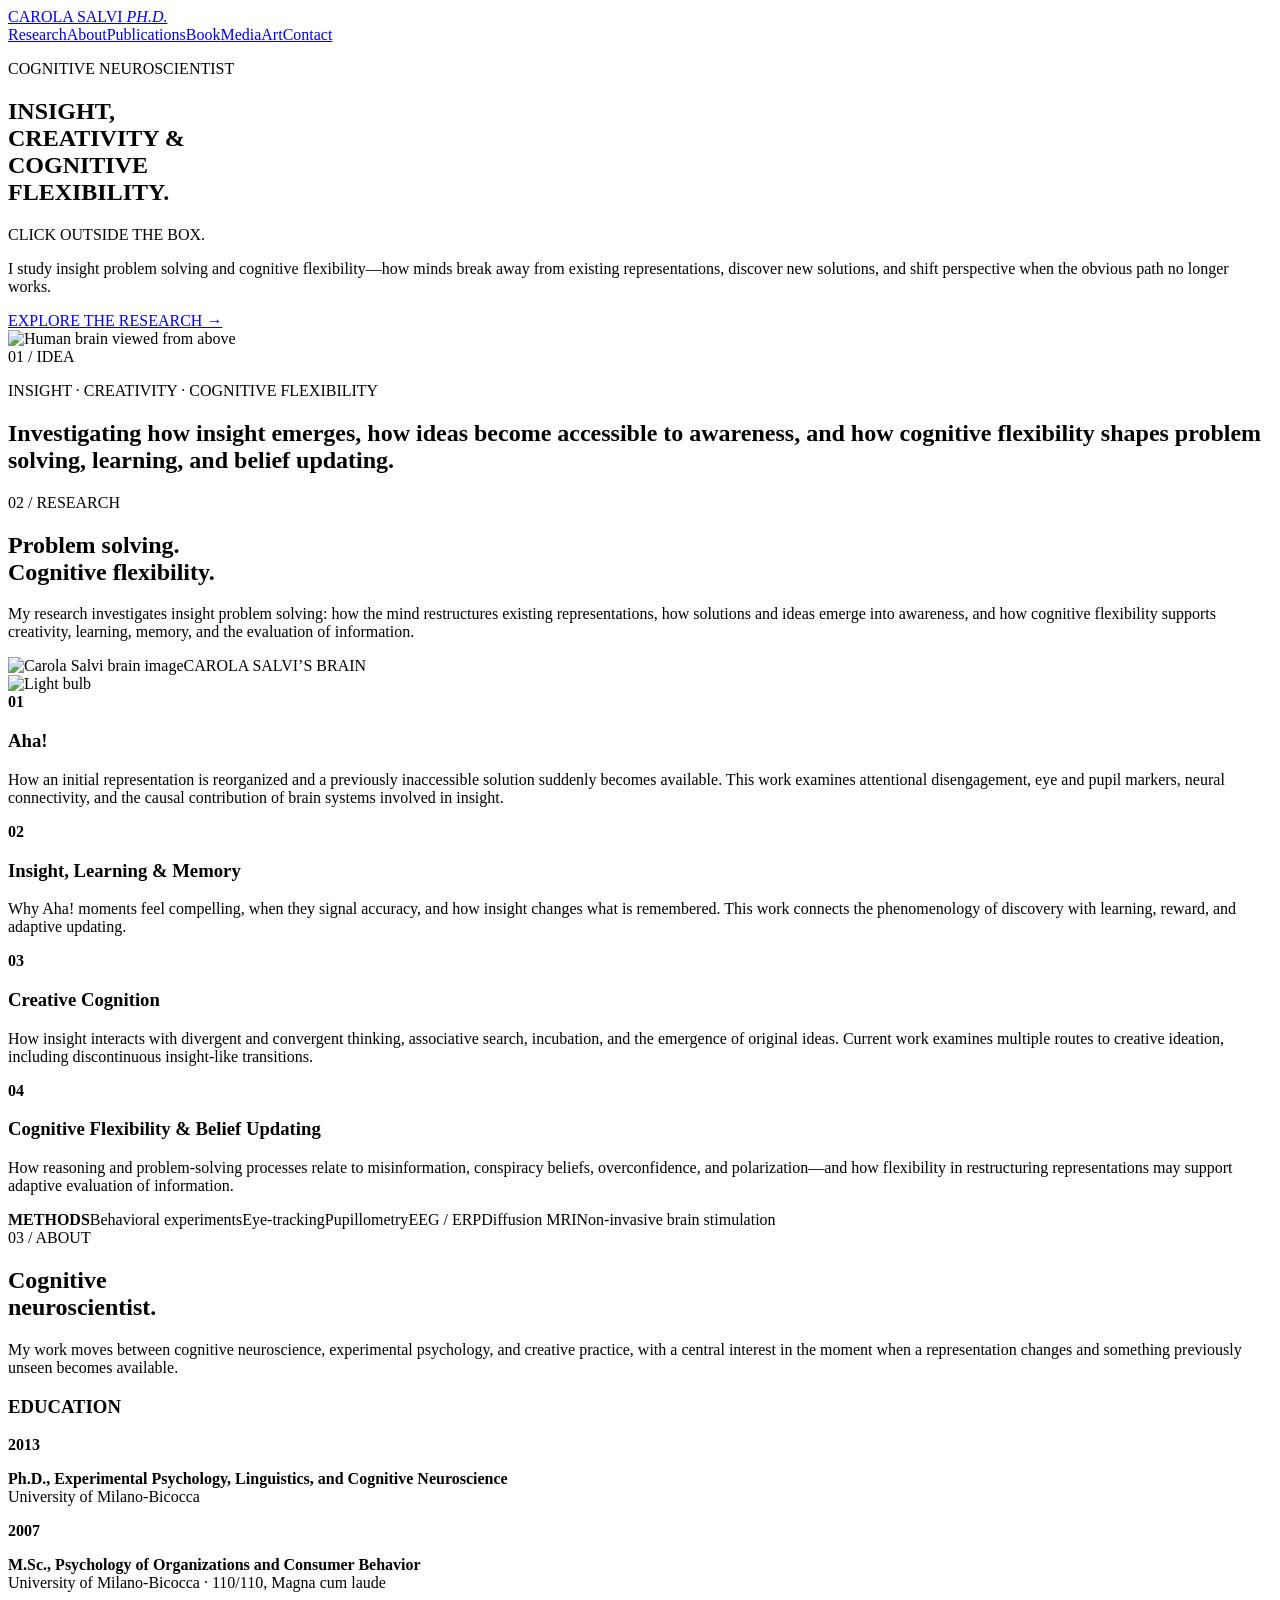
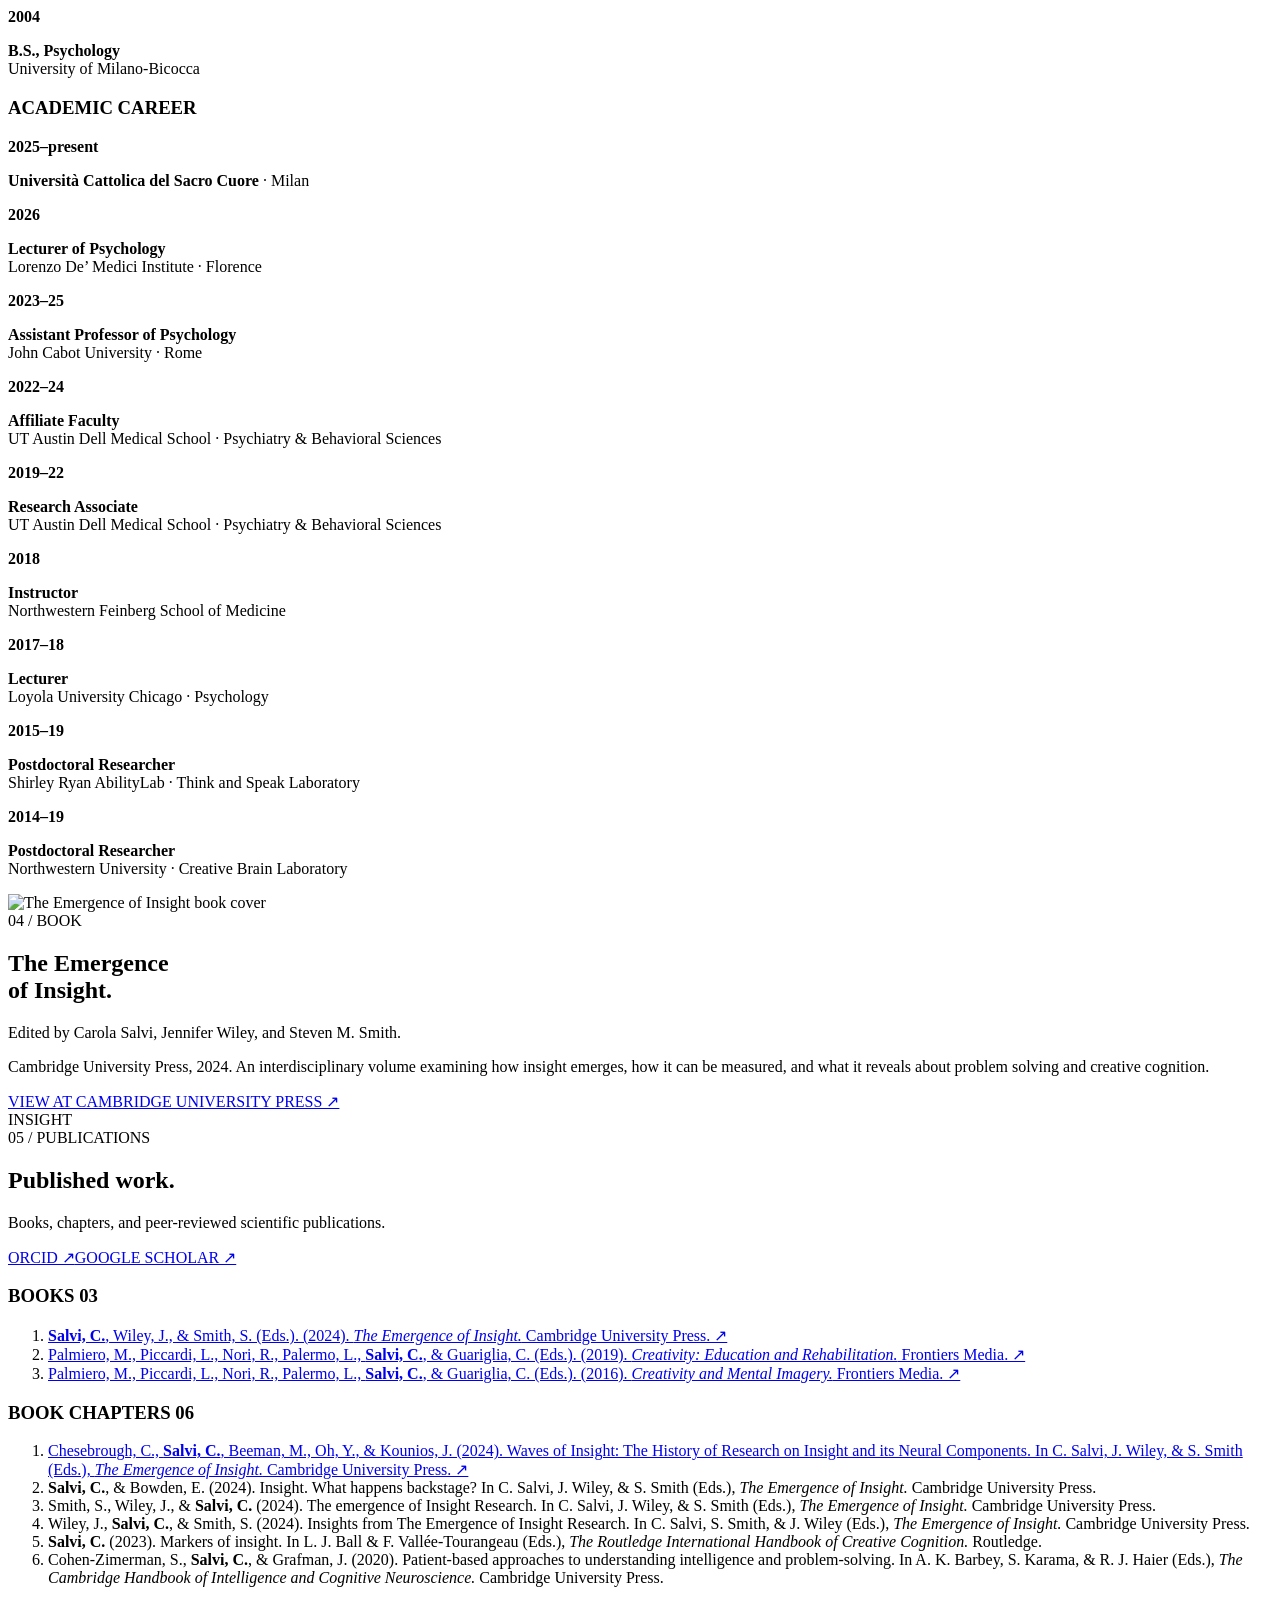
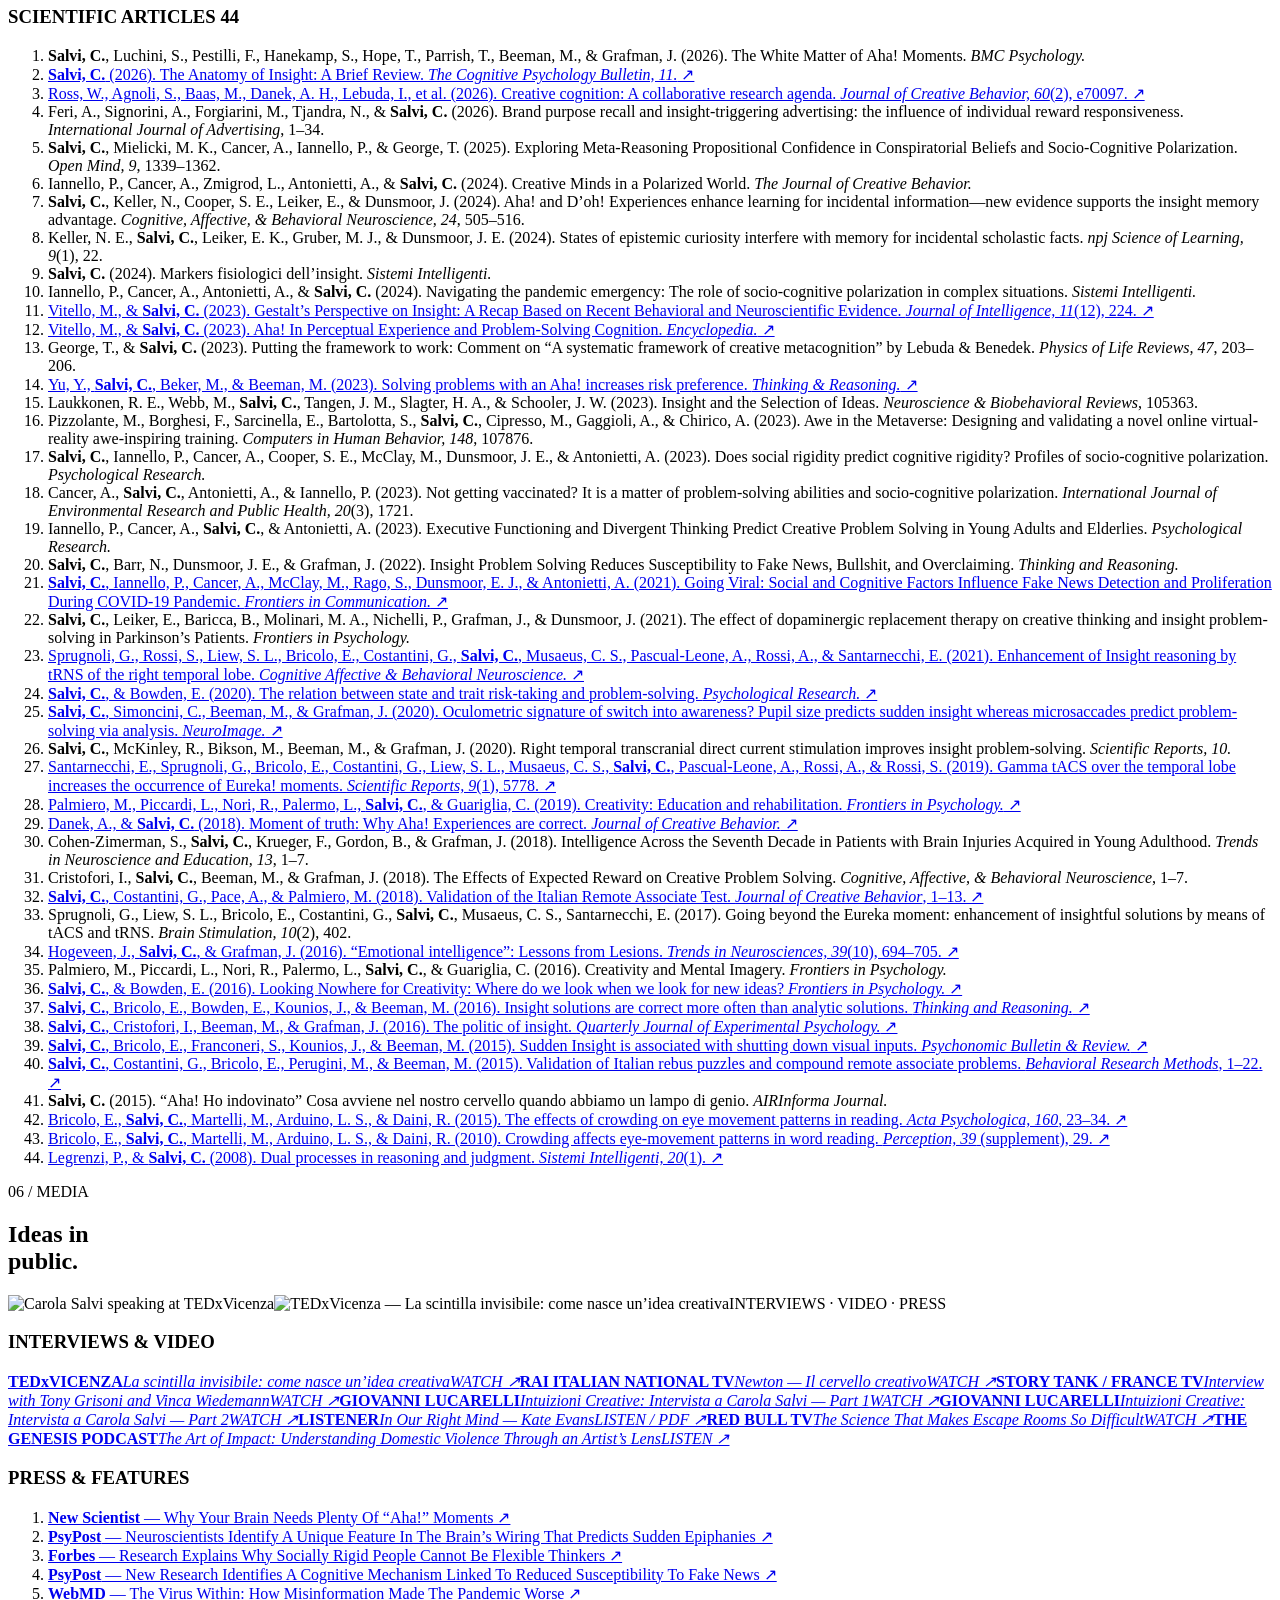
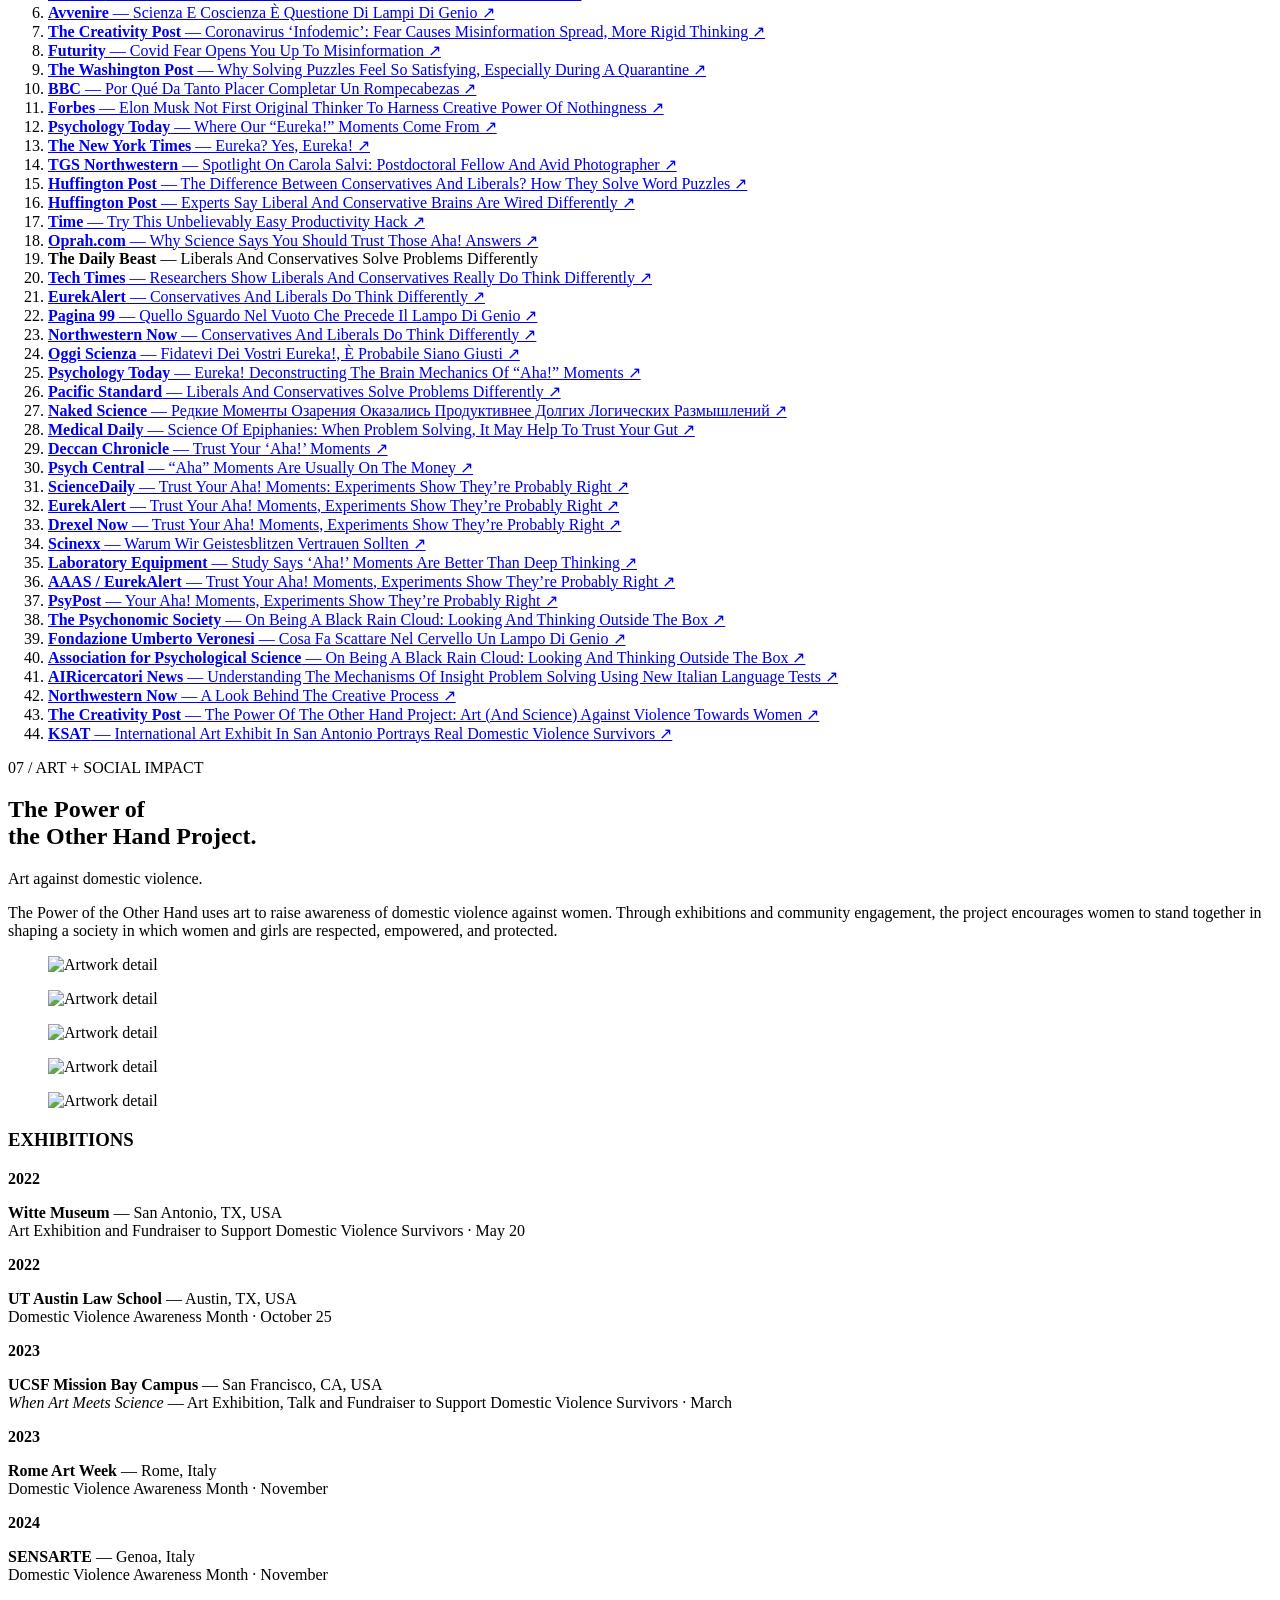
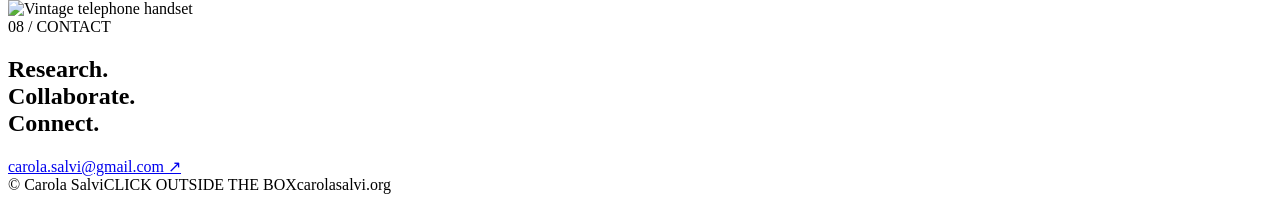
==== index.html @ 488b7965 "Add files via upload" ====
<!doctype html>
<html lang="en">
<head>
<link rel="canonical" href="https://www.carolasalvi.org/">
<meta property="og:url" content="https://www.carolasalvi.org/">
<meta charset="utf-8"><meta name="viewport" content="width=device-width,initial-scale=1">
<meta name="description" content="Carola Salvi — cognitive neuroscientist studying insight, creativity, cognitive flexibility, learning, and belief updating.">
<title>Carola Salvi | Cognitive Neuroscientist</title>
<link rel="preconnect" href="https://fonts.googleapis.com"><link rel="preconnect" href="https://fonts.gstatic.com" crossorigin>
<link href="https://fonts.googleapis.com/css2?family=DM+Sans:wght@400;500;600;700&family=Libre+Caslon+Text:wght@400;700&display=swap" rel="stylesheet">
<link rel="stylesheet" href="styles.css">
</head>
<body>
<header class="site-header"><a class="brand" href="#top">CAROLA SALVI <i>PH.D.</i></a><nav><a href="#research">Research</a><a href="#about">About</a><a href="#publications">Publications</a><a href="#book">Book</a><a href="#media">Media</a><a href="#art">Art</a><a href="#contact">Contact</a></nav></header>
<main id="top">
<section class="hero hero-circles">
  <div class="hero-copy">
    <p class="kicker">COGNITIVE NEUROSCIENTIST</p>
    <h1>INSIGHT,<br>CREATIVITY &amp;<br>COGNITIVE<br>FLEXIBILITY<span class="hero-dot">.</span></h1>
    <p class="hero-deck">CLICK OUTSIDE THE BOX.</p>
    <p class="lede">I study insight problem solving and cognitive flexibility—how minds break away from existing representations, discover new solutions, and shift perspective when the obvious path no longer works.</p>
    <a class="arrow-link" href="#research">EXPLORE THE RESEARCH →</a>
  </div>
  <div class="hero-circle-system" aria-label="Bauhaus-inspired orange circle grid with a brain representing insight">
    <div class="idea-circle"></div><div class="idea-circle"></div>
    <div class="idea-circle"></div><div class="idea-circle"></div>
    <div class="idea-circle"></div><div class="brain-circle"><img src="assets/brain-top-white.jpeg" alt="Human brain viewed from above"></div>
  </div>
</section>
<section class="manifesto"><div class="manifesto-index">01 / IDEA</div><p>INSIGHT · CREATIVITY · COGNITIVE FLEXIBILITY</p><h2>Investigating how insight emerges, how ideas become accessible to awareness, and how cognitive flexibility shapes problem solving, learning, and belief updating.</h2></section>
<section id="research" class="section research"><div class="section-label">02 / RESEARCH</div><div class="research-intro"><h2>Problem solving.<br>Cognitive flexibility.</h2><p>My research investigates insight problem solving: how the mind restructures existing representations, how solutions and ideas emerge into awareness, and how cognitive flexibility supports creativity, learning, memory, and the evaluation of information.</p></div>
<div class="research-visual"><div class="brain-frame"><img src="assets/brain.jpg" alt="Carola Salvi brain image"><span>CAROLA SALVI’S BRAIN</span></div><div class="bauhaus-bulb" aria-label="Bauhaus split circle: petrol green and light bulb"><div class="split-circle"><span class="split-green"></span><span class="split-photo"><img src="assets/bulb-exact.png" alt="Light bulb"></span><i class="split-line"></i></div></div></div>
<div class="research-grid">
<article><b>01</b><h3>Aha!</h3><p>How an initial representation is reorganized and a previously inaccessible solution suddenly becomes available. This work examines attentional disengagement, eye and pupil markers, neural connectivity, and the causal contribution of brain systems involved in insight.</p></article>
<article><b>02</b><h3>Insight, Learning & Memory</h3><p>Why Aha! moments feel compelling, when they signal accuracy, and how insight changes what is remembered. This work connects the phenomenology of discovery with learning, reward, and adaptive updating.</p></article>
<article><b>03</b><h3>Creative Cognition</h3><p>How insight interacts with divergent and convergent thinking, associative search, incubation, and the emergence of original ideas. Current work examines multiple routes to creative ideation, including discontinuous insight-like transitions.</p></article>
<article><b>04</b><h3>Cognitive Flexibility & Belief Updating</h3><p>How reasoning and problem-solving processes relate to misinformation, conspiracy beliefs, overconfidence, and polarization—and how flexibility in restructuring representations may support adaptive evaluation of information.</p></article>
</div><div class="methods"><strong>METHODS</strong><span>Behavioral experiments</span><span>Eye-tracking</span><span>Pupillometry</span><span>EEG / ERP</span><span>Diffusion MRI</span><span>Non-invasive brain stimulation</span></div></section>
<section id="about" class="section about"><div class="section-label">03 / ABOUT</div><div class="about-grid"><div><h2>Cognitive<br>neuroscientist.</h2><p class="serif dark">My work moves between cognitive neuroscience, experimental psychology, and creative practice, with a central interest in the moment when a representation changes and something previously unseen becomes available.</p></div><div class="credentials"><h3>EDUCATION</h3><div><b>2013</b><p><strong>Ph.D., Experimental Psychology, Linguistics, and Cognitive Neuroscience</strong><br>University of Milano-Bicocca</p></div><div><b>2007</b><p><strong>M.Sc., Psychology of Organizations and Consumer Behavior</strong><br>University of Milano-Bicocca · 110/110, Magna cum laude</p></div><div><b>2004</b><p><strong>B.S., Psychology</strong><br>University of Milano-Bicocca</p></div><h3>ACADEMIC CAREER</h3><div><b>2025–present</b><p><strong>Università Cattolica del Sacro Cuore</strong> · Milan</p></div><div><b>2026</b><p><strong>Lecturer of Psychology</strong><br>Lorenzo De’ Medici Institute · Florence</p></div><div><b>2023–25</b><p><strong>Assistant Professor of Psychology</strong><br>John Cabot University · Rome</p></div><div><b>2022–24</b><p><strong>Affiliate Faculty</strong><br>UT Austin Dell Medical School · Psychiatry & Behavioral Sciences</p></div><div><b>2019–22</b><p><strong>Research Associate</strong><br>UT Austin Dell Medical School · Psychiatry & Behavioral Sciences</p></div><div><b>2018</b><p><strong>Instructor</strong><br>Northwestern Feinberg School of Medicine</p></div><div><b>2017–18</b><p><strong>Lecturer</strong><br>Loyola University Chicago · Psychology</p></div><div><b>2015–19</b><p><strong>Postdoctoral Researcher</strong><br>Shirley Ryan AbilityLab · Think and Speak Laboratory</p></div><div><b>2014–19</b><p><strong>Postdoctoral Researcher</strong><br>Northwestern University · Creative Brain Laboratory</p></div></div></div></section><section id="book" class="section book"><div class="book-image"><img src="assets/book-cover.png" alt="The Emergence of Insight book cover"></div><div class="book-copy"><div class="section-label">04 / BOOK</div><h2>The Emergence<br>of Insight.</h2><p class="serif">Edited by Carola Salvi, Jennifer Wiley, and Steven M. Smith.</p><p>Cambridge University Press, 2024. An interdisciplinary volume examining how insight emerges, how it can be measured, and what it reveals about problem solving and creative cognition.</p><a class="book-link" href="https://doi.org/10.1017/9781009244244" target="_blank" rel="noopener">VIEW AT CAMBRIDGE UNIVERSITY PRESS ↗</a><div class="orbit"><i></i><span>INSIGHT</span></div></div></section>
<section id="publications" class="section publications"><div class="pub-head"><div class="section-label">05 / PUBLICATIONS</div><h2>Published work.</h2><p>Books, chapters, and peer-reviewed scientific publications.</p><div class="pub-profile-links"><a href="https://orcid.org/0000-0001-9312-7649" target="_blank" rel="noopener">ORCID ↗</a><a href="https://scholar.google.com/citations?user=IAWS8yEAAAAJ" target="_blank" rel="noopener">GOOGLE SCHOLAR ↗</a></div></div>
<div class="pub-section"><h3>BOOKS <span>03</span></h3><ol class="pubs">
<li><a href="https://doi.org/10.1017/9781009244244" target="_blank" rel="noopener"><strong>Salvi, C.</strong>, Wiley, J., &amp; Smith, S. (Eds.). (2024). <em>The Emergence of Insight.</em> Cambridge University Press. ↗</a></li>
<li><a href="https://doi.org/10.3389/978-2-88963-035-6" target="_blank" rel="noopener">Palmiero, M., Piccardi, L., Nori, R., Palermo, L., <strong>Salvi, C.</strong>, &amp; Guariglia, C. (Eds.). (2019). <em>Creativity: Education and Rehabilitation.</em> Frontiers Media. ↗</a></li>
<li><a href="https://doi.org/10.3389/978-2-88919-994-5" target="_blank" rel="noopener">Palmiero, M., Piccardi, L., Nori, R., Palermo, L., <strong>Salvi, C.</strong>, &amp; Guariglia, C. (Eds.). (2016). <em>Creativity and Mental Imagery.</em> Frontiers Media. ↗</a></li></ol></div>
<div class="pub-section"><h3>BOOK CHAPTERS <span>06</span></h3><ol class="pubs">
<li><a href="https://doi.org/10.1017/9781009244244" target="_blank" rel="noopener">Chesebrough, C., <strong>Salvi, C.</strong>, Beeman, M., Oh, Y., &amp; Kounios, J. (2024). Waves of Insight: The History of Research on Insight and its Neural Components. In C. Salvi, J. Wiley, &amp; S. Smith (Eds.), <em>The Emergence of Insight.</em> Cambridge University Press. ↗</a></li>
<li><strong>Salvi, C.</strong>, & Bowden, E. (2024). Insight. What happens backstage? In C. Salvi, J. Wiley, & S. Smith (Eds.), <em>The Emergence of Insight.</em> Cambridge University Press.</li>
<li>Smith, S., Wiley, J., & <strong>Salvi, C.</strong> (2024). The emergence of Insight Research. In C. Salvi, J. Wiley, & S. Smith (Eds.), <em>The Emergence of Insight.</em> Cambridge University Press.</li>
<li>Wiley, J., <strong>Salvi, C.</strong>, & Smith, S. (2024). Insights from The Emergence of Insight Research. In C. Salvi, S. Smith, & J. Wiley (Eds.), <em>The Emergence of Insight.</em> Cambridge University Press.</li>
<li><strong>Salvi, C.</strong> (2023). Markers of insight. In L. J. Ball & F. Vallée-Tourangeau (Eds.), <em>The Routledge International Handbook of Creative Cognition.</em> Routledge.</li>
<li>Cohen-Zimerman, S., <strong>Salvi, C.</strong>, & Grafman, J. (2020). Patient-based approaches to understanding intelligence and problem-solving. In A. K. Barbey, S. Karama, & R. J. Haier (Eds.), <em>The Cambridge Handbook of Intelligence and Cognitive Neuroscience.</em> Cambridge University Press.</li></ol></div>
<div class="pub-section"><h3>SCIENTIFIC ARTICLES <span>44</span></h3><ol class="pubs articles">
<li><strong>Salvi, C.</strong>, Luchini, S., Pestilli, F., Hanekamp, S., Hope, T., Parrish, T., Beeman, M., & Grafman, J. (2026). The White Matter of Aha! Moments. <em>BMC Psychology.</em></li>
<li><a href="https://doi.org/10.53841/bpscog.2026.1.1" target="_blank" rel="noopener"><strong>Salvi, C.</strong> (2026). The Anatomy of Insight: A Brief Review. <em>The Cognitive Psychology Bulletin, 11.</em> ↗</a></li>
<li><a href="https://doi.org/10.1002/jocb.70097" target="_blank" rel="noopener">Ross, W., Agnoli, S., Baas, M., Danek, A. H., Lebuda, I., et al. (2026). Creative cognition: A collaborative research agenda. <em>Journal of Creative Behavior, 60</em>(2), e70097. ↗</a></li>
<li>Feri, A., Signorini, A., Forgiarini, M., Tjandra, N., & <strong>Salvi, C.</strong> (2026). Brand purpose recall and insight-triggering advertising: the influence of individual reward responsiveness. <em>International Journal of Advertising</em>, 1–34.</li>
<li><strong>Salvi, C.</strong>, Mielicki, M. K., Cancer, A., Iannello, P., & George, T. (2025). Exploring Meta-Reasoning Propositional Confidence in Conspiratorial Beliefs and Socio-Cognitive Polarization. <em>Open Mind, 9</em>, 1339–1362.</li>
<li>Iannello, P., Cancer, A., Zmigrod, L., Antonietti, A., & <strong>Salvi, C.</strong> (2024). Creative Minds in a Polarized World. <em>The Journal of Creative Behavior.</em></li>
<li><strong>Salvi, C.</strong>, Keller, N., Cooper, S. E., Leiker, E., & Dunsmoor, J. (2024). Aha! and D’oh! Experiences enhance learning for incidental information—new evidence supports the insight memory advantage. <em>Cognitive, Affective, & Behavioral Neuroscience, 24</em>, 505–516.</li>
<li>Keller, N. E., <strong>Salvi, C.</strong>, Leiker, E. K., Gruber, M. J., & Dunsmoor, J. E. (2024). States of epistemic curiosity interfere with memory for incidental scholastic facts. <em>npj Science of Learning, 9</em>(1), 22.</li>
<li><strong>Salvi, C.</strong> (2024). Markers fisiologici dell’insight. <em>Sistemi Intelligenti.</em></li>
<li>Iannello, P., Cancer, A., Antonietti, A., & <strong>Salvi, C.</strong> (2024). Navigating the pandemic emergency: The role of socio-cognitive polarization in complex situations. <em>Sistemi Intelligenti.</em></li>
<li><a href="https://doi.org/10.3390/jintelligence11120224" target="_blank" rel="noopener">Vitello, M., & <strong>Salvi, C.</strong> (2023). Gestalt’s Perspective on Insight: A Recap Based on Recent Behavioral and Neuroscientific Evidence. <em>Journal of Intelligence, 11</em>(12), 224. ↗</a></li>
<li><a href="https://encyclopedia.pub/entry/53090" target="_blank" rel="noopener">Vitello, M., & <strong>Salvi, C.</strong> (2023). Aha! In Perceptual Experience and Problem-Solving Cognition. <em>Encyclopedia.</em> ↗</a></li>
<li>George, T., & <strong>Salvi, C.</strong> (2023). Putting the framework to work: Comment on “A systematic framework of creative metacognition” by Lebuda & Benedek. <em>Physics of Life Reviews, 47</em>, 203–206.</li>
<li><a href="https://doi.org/10.1080/13546783.2023.2259552" target="_blank" rel="noopener">Yu, Y., <strong>Salvi, C.</strong>, Beker, M., & Beeman, M. (2023). Solving problems with an Aha! increases risk preference. <em>Thinking & Reasoning.</em> ↗</a></li>
<li>Laukkonen, R. E., Webb, M., <strong>Salvi, C.</strong>, Tangen, J. M., Slagter, H. A., & Schooler, J. W. (2023). Insight and the Selection of Ideas. <em>Neuroscience & Biobehavioral Reviews</em>, 105363.</li>
<li>Pizzolante, M., Borghesi, F., Sarcinella, E., Bartolotta, S., <strong>Salvi, C.</strong>, Cipresso, M., Gaggioli, A., & Chirico, A. (2023). Awe in the Metaverse: Designing and validating a novel online virtual-reality awe-inspiring training. <em>Computers in Human Behavior, 148</em>, 107876.</li>
<li><strong>Salvi, C.</strong>, Iannello, P., Cancer, A., Cooper, S. E., McClay, M., Dunsmoor, J. E., & Antonietti, A. (2023). Does social rigidity predict cognitive rigidity? Profiles of socio-cognitive polarization. <em>Psychological Research.</em></li>
<li>Cancer, A., <strong>Salvi, C.</strong>, Antonietti, A., & Iannello, P. (2023). Not getting vaccinated? It is a matter of problem-solving abilities and socio-cognitive polarization. <em>International Journal of Environmental Research and Public Health, 20</em>(3), 1721.</li>
<li>Iannello, P., Cancer, A., <strong>Salvi, C.</strong>, & Antonietti, A. (2023). Executive Functioning and Divergent Thinking Predict Creative Problem Solving in Young Adults and Elderlies. <em>Psychological Research.</em></li>
<li><strong>Salvi, C.</strong>, Barr, N., Dunsmoor, J. E., & Grafman, J. (2022). Insight Problem Solving Reduces Susceptibility to Fake News, Bullshit, and Overclaiming. <em>Thinking and Reasoning.</em></li>
<li><a href="https://doi.org/10.3389/fcomm.2020.562588" target="_blank" rel="noopener"><strong>Salvi, C.</strong>, Iannello, P., Cancer, A., McClay, M., Rago, S., Dunsmoor, E. J., & Antonietti, A. (2021). Going Viral: Social and Cognitive Factors Influence Fake News Detection and Proliferation During COVID-19 Pandemic. <em>Frontiers in Communication.</em> ↗</a></li>
<li><strong>Salvi, C.</strong>, Leiker, E., Baricca, B., Molinari, M. A., Nichelli, P., Grafman, J., & Dunsmoor, J. (2021). The effect of dopaminergic replacement therapy on creative thinking and insight problem-solving in Parkinson’s Patients. <em>Frontiers in Psychology.</em></li>
<li><a href="https://doi.org/10.3758/s13415-021-00885-x" target="_blank" rel="noopener">Sprugnoli, G., Rossi, S., Liew, S. L., Bricolo, E., Costantini, G., <strong>Salvi, C.</strong>, Musaeus, C. S., Pascual-Leone, A., Rossi, A., & Santarnecchi, E. (2021). Enhancement of Insight reasoning by tRNS of the right temporal lobe. <em>Cognitive Affective & Behavioral Neuroscience.</em> ↗</a></li>
<li><a href="https://doi.org/10.1007/s00426-019-01152-y" target="_blank" rel="noopener"><strong>Salvi, C.</strong>, & Bowden, E. (2020). The relation between state and trait risk-taking and problem-solving. <em>Psychological Research.</em> ↗</a></li>
<li><a href="https://doi.org/10.1016/j.neuroimage.2020.116933" target="_blank" rel="noopener"><strong>Salvi, C.</strong>, Simoncini, C., Beeman, M., & Grafman, J. (2020). Oculometric signature of switch into awareness? Pupil size predicts sudden insight whereas microsaccades predict problem-solving via analysis. <em>NeuroImage.</em> ↗</a></li>
<li><strong>Salvi, C.</strong>, McKinley, R., Bikson, M., Beeman, M., & Grafman, J. (2020). Right temporal transcranial direct current stimulation improves insight problem-solving. <em>Scientific Reports, 10.</em></li>
<li><a href="https://doi.org/10.1038/s41598-019-42192-z" target="_blank" rel="noopener">Santarnecchi, E., Sprugnoli, G., Bricolo, E., Costantini, G., Liew, S. L., Musaeus, C. S., <strong>Salvi, C.</strong>, Pascual-Leone, A., Rossi, A., & Rossi, S. (2019). Gamma tACS over the temporal lobe increases the occurrence of Eureka! moments. <em>Scientific Reports, 9</em>(1), 5778. ↗</a></li>
<li><a href="https://doi.org/10.3389/fpsyg.2019.01500" target="_blank" rel="noopener">Palmiero, M., Piccardi, L., Nori, R., Palermo, L., <strong>Salvi, C.</strong>, & Guariglia, C. (2019). Creativity: Education and rehabilitation. <em>Frontiers in Psychology.</em> ↗</a></li>
<li><a href="https://doi.org/10.1002/jocb.380" target="_blank" rel="noopener">Danek, A., & <strong>Salvi, C.</strong> (2018). Moment of truth: Why Aha! Experiences are correct. <em>Journal of Creative Behavior.</em> ↗</a></li>
<li>Cohen-Zimerman, S., <strong>Salvi, C.</strong>, Krueger, F., Gordon, B., & Grafman, J. (2018). Intelligence Across the Seventh Decade in Patients with Brain Injuries Acquired in Young Adulthood. <em>Trends in Neuroscience and Education, 13</em>, 1–7.</li>
<li>Cristofori, I., <strong>Salvi, C.</strong>, Beeman, M., & Grafman, J. (2018). The Effects of Expected Reward on Creative Problem Solving. <em>Cognitive, Affective, & Behavioral Neuroscience</em>, 1–7.</li>
<li><a href="https://doi.org/10.1002/jocb.345" target="_blank" rel="noopener"><strong>Salvi, C.</strong>, Costantini, G., Pace, A., & Palmiero, M. (2018). Validation of the Italian Remote Associate Test. <em>Journal of Creative Behavior</em>, 1–13. ↗</a></li>
<li>Sprugnoli, G., Liew, S. L., Bricolo, E., Costantini, G., <strong>Salvi, C.</strong>, Musaeus, C. S., Santarnecchi, E. (2017). Going beyond the Eureka moment: enhancement of insightful solutions by means of tACS and tRNS. <em>Brain Stimulation, 10</em>(2), 402.</li>
<li><a href="https://doi.org/10.1016/j.tins.2016.08.007" target="_blank" rel="noopener">Hogeveen, J., <strong>Salvi, C.</strong>, & Grafman, J. (2016). “Emotional intelligence”: Lessons from Lesions. <em>Trends in Neurosciences, 39</em>(10), 694–705. ↗</a></li>
<li>Palmiero, M., Piccardi, L., Nori, R., Palermo, L., <strong>Salvi, C.</strong>, & Guariglia, C. (2016). Creativity and Mental Imagery. <em>Frontiers in Psychology.</em></li>
<li><a href="https://doi.org/10.3389/fpsyg.2016.00161" target="_blank" rel="noopener"><strong>Salvi, C.</strong>, & Bowden, E. (2016). Looking Nowhere for Creativity: Where do we look when we look for new ideas? <em>Frontiers in Psychology.</em> ↗</a></li>
<li><a href="https://doi.org/10.1080/13546783.2016.1141798" target="_blank" rel="noopener"><strong>Salvi, C.</strong>, Bricolo, E., Bowden, E., Kounios, J., & Beeman, M. (2016). Insight solutions are correct more often than analytic solutions. <em>Thinking and Reasoning.</em> ↗</a></li>
<li><a href="https://doi.org/10.1080/17470218.2015.1136338" target="_blank" rel="noopener"><strong>Salvi, C.</strong>, Cristofori, I., Beeman, M., & Grafman, J. (2016). The politic of insight. <em>Quarterly Journal of Experimental Psychology.</em> ↗</a></li>
<li><a href="https://doi.org/10.3758/s13423-015-0845-0" target="_blank" rel="noopener"><strong>Salvi, C.</strong>, Bricolo, E., Franconeri, S., Kounios, J., & Beeman, M. (2015). Sudden Insight is associated with shutting down visual inputs. <em>Psychonomic Bulletin & Review.</em> ↗</a></li>
<li><a href="https://doi.org/10.3758/s13428-015-0597-9" target="_blank" rel="noopener"><strong>Salvi, C.</strong>, Costantini, G., Bricolo, E., Perugini, M., & Beeman, M. (2015). Validation of Italian rebus puzzles and compound remote associate problems. <em>Behavioral Research Methods</em>, 1–22. ↗</a></li>
<li><strong>Salvi, C.</strong> (2015). “Aha! Ho indovinato” Cosa avviene nel nostro cervello quando abbiamo un lampo di genio. <em>AIRInforma Journal.</em></li>
<li><a href="https://doi.org/10.1016/j.actpsy.2015.06.003" target="_blank" rel="noopener">Bricolo, E., <strong>Salvi, C.</strong>, Martelli, M., Arduino, L. S., & Daini, R. (2015). The effects of crowding on eye movement patterns in reading. <em>Acta Psychologica, 160</em>, 23–34. ↗</a></li>
<li><a href="http://hdl.handle.net/10281/21692" target="_blank" rel="noopener">Bricolo, E., <strong>Salvi, C.</strong>, Martelli, M., Arduino, L. S., & Daini, R. (2010). Crowding affects eye-movement patterns in word reading. <em>Perception, 39</em> (supplement), 29. ↗</a></li>
<li><a href="https://doi.org/10.1422/26719" target="_blank" rel="noopener">Legrenzi, P., & <strong>Salvi, C.</strong> (2008). Dual processes in reasoning and judgment. <em>Sistemi Intelligenti, 20</em>(1). ↗</a></li>
</ol></div></section>
<section id="media" class="section media"><div class="section-label">06 / MEDIA</div><h2>Ideas in<br>public.</h2><div class="media-hero media-hero-pair"><img src="assets/tedx-stage.jpeg" alt="Carola Salvi speaking at TEDxVicenza"><img src="assets/tedx-card.png" alt="TEDxVicenza — La scintilla invisibile: come nasce un’idea creativa"><span>INTERVIEWS · VIDEO · PRESS</span></div><div class="media-archive"><div class="media-list"><h3>INTERVIEWS &amp; VIDEO</h3><a href="https://www.youtube.com/results?search_query=Carola+Salvi+La+scintilla+invisibile+TEDxVicenza" target="_blank" rel="noopener"><b>TEDxVICENZA</b><em>La scintilla invisibile: come nasce un’idea creativa</em><i>WATCH ↗</i></a><a href="https://www.raiplay.it/video/2022/10/Newton-Pt12---Il-cervello-creativo-e8608bc4-e705-4c71-858d-c2b434a95471.html" target="_blank" rel="noopener"><b>RAI ITALIAN NATIONAL TV</b><em>Newton — Il cervello creativo</em><i>WATCH ↗</i></a><a href="https://www.youtube.com/watch?v=TfVXnRRFsAM" target="_blank" rel="noopener"><b>STORY TANK / FRANCE TV</b><em>Interview with Tony Grisoni and Vinca Wiedemann</em><i>WATCH ↗</i></a><a href="https://www.youtube.com/watch?v=l1p-Qv4OIlU" target="_blank" rel="noopener"><b>GIOVANNI LUCARELLI</b><em>Intuizioni Creative: Intervista a Carola Salvi — Part 1</em><i>WATCH ↗</i></a><a href="https://www.youtube.com/watch?v=XytY0cHf2rc" target="_blank" rel="noopener"><b>GIOVANNI LUCARELLI</b><em>Intuizioni Creative: Intervista a Carola Salvi — Part 2</em><i>WATCH ↗</i></a><a href="https://www.carolasalvi.org/_files/ugd/316c02_f335be2cfa2f4c1fa2d9e5f88f9d4b64.pdf" target="_blank" rel="noopener"><b>LISTENER</b><em>In Our Right Mind — Kate Evans</em><i>LISTEN / PDF ↗</i></a><a href="http://www.redbull.com/en/stories/1331848358304/science-escape-rooms" target="_blank" rel="noopener"><b>RED BULL TV</b><em>The Science That Makes Escape Rooms So Difficult</em><i>WATCH ↗</i></a><a href="https://podcasts.apple.com/us/podcast/the-art-of-impact-understanding-domestic/id1582819197?i=1000584046748" target="_blank" rel="noopener"><b>THE GENESIS PODCAST</b><em>The Art of Impact: Understanding Domestic Violence Through an Artist’s Lens</em><i>LISTEN ↗</i></a></div><div class="press-all"><h3>PRESS &amp; FEATURES</h3><ol><li><a href="https://www.newscientist.com/article/2527590-why-your-brain-needs-plenty-of-aha-moments/" target="_blank" rel="noopener"><b>New Scientist</b> — Why Your Brain Needs Plenty Of “Aha!” Moments ↗</a></li><li><a href="https://www.psypost.org/neuroscientists-identify-a-unique-feature-in-the-brains-wiring-that-predicts-sudden-epiphanies/" target="_blank" rel="noopener"><b>PsyPost</b> — Neuroscientists Identify A Unique Feature In The Brain’s Wiring That Predicts Sudden Epiphanies ↗</a></li><li><a href="https://www.forbes.com/sites/traversmark/2023/07/26/research-explains-why-socially-rigid-people-cannot-be-flexible-thinkers/" target="_blank" rel="noopener"><b>Forbes</b> — Research Explains Why Socially Rigid People Cannot Be Flexible Thinkers ↗</a></li><li><a href="https://www.psypost.org/2023/01/new-research-identifies-a-cognitive-mechanism-linked-to-reduced-susceptibility-to-fake-news-64627" target="_blank" rel="noopener"><b>PsyPost</b> — New Research Identifies A Cognitive Mechanism Linked To Reduced Susceptibility To Fake News ↗</a></li><li><a href="https://www.webmd.com/special-reports/covid-second-anniversary/20220120/virus-within" target="_blank" rel="noopener"><b>WebMD</b> — The Virus Within: How Misinformation Made The Pandemic Worse ↗</a></li><li><a href="https://www.scienzaevita.org/wp-content/uploads/2022/05/30-apr-A.-Vaccaro-Avvenire.pdf" target="_blank" rel="noopener"><b>Avvenire</b> — Scienza E Coscienza È Questione Di Lampi Di Genio ↗</a></li><li><a href="https://www.creativitypost.com/article/coronavirus-infodemic-fear-causes-misinformation-spread-more-rigid-thinking" target="_blank" rel="noopener"><b>The Creativity Post</b> — Coronavirus ‘Infodemic’: Fear Causes Misinformation Spread, More Rigid Thinking ↗</a></li><li><a href="https://www.futurity.org/covid-19-misinformation-fear-2509282/" target="_blank" rel="noopener"><b>Futurity</b> — Covid Fear Opens You Up To Misinformation ↗</a></li><li><a href="https://www.washingtonpost.com/lifestyle/wellness/why-solving-puzzles-feels-so-satisfying-especially-during-a-quarantine/2020/05/03/b87ac636-8bda-11ea-9dfd-990f9dcc71fc_story.html" target="_blank" rel="noopener"><b>The Washington Post</b> — Why Solving Puzzles Feel So Satisfying, Especially During A Quarantine ↗</a></li><li><a href="https://www.bbc.com/mundo/noticias-53051875" target="_blank" rel="noopener"><b>BBC</b> — Por Qué Da Tanto Placer Completar Un Rompecabezas ↗</a></li><li><a href="https://www.forbes.com/sites/remyblumenfeld/2019/08/03/eureka-moments-how-you-can-have-more-of-them/" target="_blank" rel="noopener"><b>Forbes</b> — Elon Musk Not First Original Thinker To Harness Creative Power Of Nothingness ↗</a></li><li><a href="https://www.psychologytoday.com/us/blog/the-athletes-way/201903/where-our-eureka-moments-come" target="_blank" rel="noopener"><b>Psychology Today</b> — Where Our “Eureka!” Moments Come From ↗</a></li><li><a href="https://www.nytimes.com/2017/06/10/opinion/sunday/eureka-yes-eureka.html" target="_blank" rel="noopener"><b>The New York Times</b> — Eureka? Yes, Eureka! ↗</a></li><li><a href="https://www.tgs.northwestern.edu/about/our-people/spotlight/carola-salvi.html" target="_blank" rel="noopener"><b>TGS Northwestern</b> — Spotlight On Carola Salvi: Postdoctoral Fellow And Avid Photographer ↗</a></li><li><a href="http://www.huffingtonpost.com/inverse/the-difference-between-co_b_9534336.html" target="_blank" rel="noopener"><b>Huffington Post</b> — The Difference Between Conservatives And Liberals? How They Solve Word Puzzles ↗</a></li><li><a href="http://www.huffingtonpost.com/entry/liberals-and-conservatives-brains-solve-problems-differently_us_56f00b95e4b09bf44a9dd89f" target="_blank" rel="noopener"><b>Huffington Post</b> — Experts Say Liberal And Conservative Brains Are Wired Differently ↗</a></li><li><a href="http://time.com/money/4059191/try-this-unbelievably-easy-productivity-hack/" target="_blank" rel="noopener"><b>Time</b> — Try This Unbelievably Easy Productivity Hack ↗</a></li><li><a href="http://www.oprah.com/health_wellness/Science-of-Eureka-Moments" target="_blank" rel="noopener"><b>Oprah.com</b> — Why Science Says You Should Trust Those Aha! Answers ↗</a></li><li><b>The Daily Beast</b> — Liberals And Conservatives Solve Problems Differently</li><li><a href="http://www.techtimes.com/articles/141524/20160317/researchers-show-liberals-and-conservatives-really-do-think-differently.htm" target="_blank" rel="noopener"><b>Tech Times</b> — Researchers Show Liberals And Conservatives Really Do Think Differently ↗</a></li><li><a href="http://www.eurekalert.org/pub_releases/2016-03/nu-cal031516.php" target="_blank" rel="noopener"><b>EurekAlert</b> — Conservatives And Liberals Do Think Differently ↗</a></li><li><a href="http://www.pagina99.it/2016/10/05/problem-solving-insight-battito-di-ciglia-lampo-di-genio/" target="_blank" rel="noopener"><b>Pagina 99</b> — Quello Sguardo Nel Vuoto Che Precede Il Lampo Di Genio ↗</a></li><li><a href="http://www.northwestern.edu/newscenter/stories/2016/03/political-insight-republicans-democrats-conservatives-liberals-think-differently.html" target="_blank" rel="noopener"><b>Northwestern Now</b> — Conservatives And Liberals Do Think Differently ↗</a></li><li><a href="http://oggiscienza.it/2016/03/22/insight-ragionamento-analisi-eureka/" target="_blank" rel="noopener"><b>Oggi Scienza</b> — Fidatevi Dei Vostri Eureka!, È Probabile Siano Giusti ↗</a></li><li><a href="https://www.psychologytoday.com/blog/the-athletes-way/201603/eureka-deconstructing-the-brain-mechanics-aha-moments" target="_blank" rel="noopener"><b>Psychology Today</b> — Eureka! Deconstructing The Brain Mechanics Of “Aha!” Moments ↗</a></li><li><a href="http://www.psmag.com/health-and-behavior/liberals-conservatives-solve-problems-differently" target="_blank" rel="noopener"><b>Pacific Standard</b> — Liberals And Conservatives Solve Problems Differently ↗</a></li><li><a href="http://naked-science.ru/article/psy/redkie-momenty-ozareniya-okaza" target="_blank" rel="noopener"><b>Naked Science</b> — Редкие Моменты Озарения Оказались Продуктивнее Долгих Логических Размышлений ↗</a></li><li><a href="http://www.medicaldaily.com/problem-solving-analytical-thinking-aha-moment-trust-your-gut-epiphanies-377130" target="_blank" rel="noopener"><b>Medical Daily</b> — Science Of Epiphanies: When Problem Solving, It May Help To Trust Your Gut ↗</a></li><li><a href="http://www.deccanchronicle.com/lifestyle/viral-and-trending/090316/trust-your-aha-moments.html" target="_blank" rel="noopener"><b>Deccan Chronicle</b> — Trust Your ‘Aha!’ Moments ↗</a></li><li><a href="http://psychcentral.com/news/2016/03/08/believe-your-aha-moments-as-they-are-usually-accurate/100177.html" target="_blank" rel="noopener"><b>Psych Central</b> — “Aha” Moments Are Usually On The Money ↗</a></li><li><a href="https://www.sciencedaily.com/releases/2016/03/160307144013.htm" target="_blank" rel="noopener"><b>ScienceDaily</b> — Trust Your Aha! Moments: Experiments Show They’re Probably Right ↗</a></li><li><a href="http://www.eurekalert.org/pub_releases/2016-03/du-tya030716.php" target="_blank" rel="noopener"><b>EurekAlert</b> — Trust Your Aha! Moments, Experiments Show They’re Probably Right ↗</a></li><li><a href="http://drexel.edu/now/archive/2016/March/Insight_Correctness/" target="_blank" rel="noopener"><b>Drexel Now</b> — Trust Your Aha! Moments, Experiments Show They’re Probably Right ↗</a></li><li><a href="http://www.scinexx.de/wissen-aktuell-19931-2016-03-08.html" target="_blank" rel="noopener"><b>Scinexx</b> — Warum Wir Geistesblitzen Vertrauen Sollten ↗</a></li><li><a href="http://www.laboratoryequipment.com/news/2016/03/study-says-aha-moments-are-better-deep-thinking" target="_blank" rel="noopener"><b>Laboratory Equipment</b> — Study Says ‘Aha!’ Moments Are Better Than Deep Thinking ↗</a></li><li><a href="http://www.eurekalert.org/pub_releases/2016-03/du-tya030716.php" target="_blank" rel="noopener"><b>AAAS / EurekAlert</b> — Trust Your Aha! Moments, Experiments Show They’re Probably Right ↗</a></li><li><a href="https://www.psypost.org/2016/03/trust-aha-moments-experiments-show-theyre-probably-right-41477" target="_blank" rel="noopener"><b>PsyPost</b> — Your Aha! Moments, Experiments Show They’re Probably Right ↗</a></li><li><a href="https://featuredcontent.psychonomic.org/on-being-a-black-rain-cloud-looking-and-thinking-outside-the-box/" target="_blank" rel="noopener"><b>The Psychonomic Society</b> — On Being A Black Rain Cloud: Looking And Thinking Outside The Box ↗</a></li><li><a href="http://www.fondazioneveronesi.it/i-blog-della-fondazione/il-blog-di-airicerca/cosa-avviene-nel-nostro-cervello-quando-abbiamo-un-lampo-di-genio/" target="_blank" rel="noopener"><b>Fondazione Umberto Veronesi</b> — Cosa Fa Scattare Nel Cervello Un Lampo Di Genio ↗</a></li><li><a href="https://featuredcontent.psychonomic.org/on-being-a-black-rain-cloud-looking-and-thinking-outside-the-box/" target="_blank" rel="noopener"><b>Association for Psychological Science</b> — On Being A Black Rain Cloud: Looking And Thinking Outside The Box ↗</a></li><li><a href="http://informa.airicerca.org/it/2015/08/31/airicercatori-news-carola-salvi/" target="_blank" rel="noopener"><b>AIRicercatori News</b> — Understanding The Mechanisms Of Insight Problem Solving Using New Italian Language Tests ↗</a></li><li><a href="http://www.northwestern.edu/newscenter/stories/2014/06/a-look-behind-the-creative-process.html" target="_blank" rel="noopener"><b>Northwestern Now</b> — A Look Behind The Creative Process ↗</a></li><li><a href="https://www.creativitypost.com/article/the-power-of-the-other-hand-project-art-and-science-against-violence-towards-women" target="_blank" rel="noopener"><b>The Creativity Post</b> — The Power Of The Other Hand Project: Art (And Science) Against Violence Towards Women ↗</a></li><li><a href="https://www.ksat.com/news/local/2022/05/19/international-art-exhibit-in-san-antonio-portrays-real-domestic-violence-survivors/" target="_blank" rel="noopener"><b>KSAT</b> — International Art Exhibit In San Antonio Portrays Real Domestic Violence Survivors ↗</a></li></ol></div></div></section><section id="art" class="section art"><div class="art-title"><div class="section-label">07 / ART + SOCIAL IMPACT</div><h2>The Power of<br>the Other Hand Project.</h2><p class="art-subtitle">Art against domestic violence.</p><p>The Power of the Other Hand uses art to raise awareness of domestic violence against women. Through exhibitions and community engagement, the project encourages women to stand together in shaping a society in which women and girls are respected, empowered, and protected.</p></div><div class="art-gallery crop-strip"><figure><img src="assets/art-01.jpeg" alt="Artwork detail"></figure><figure><img src="assets/art-04.jpeg" alt="Artwork detail"></figure><figure><img src="assets/art-05.jpeg" alt="Artwork detail"></figure><figure><img src="assets/art-06.jpeg" alt="Artwork detail"></figure><figure><img src="assets/art-07.jpeg" alt="Artwork detail"></figure></div>
<div class="exhibitions"><h3>EXHIBITIONS</h3><div><b>2022</b><p><strong>Witte Museum</strong> — San Antonio, TX, USA<br><span>Art Exhibition and Fundraiser to Support Domestic Violence Survivors · May 20</span></p></div><div><b>2022</b><p><strong>UT Austin Law School</strong> — Austin, TX, USA<br><span>Domestic Violence Awareness Month · October 25</span></p></div><div><b>2023</b><p><strong>UCSF Mission Bay Campus</strong> — San Francisco, CA, USA<br><span><em>When Art Meets Science</em> — Art Exhibition, Talk and Fundraiser to Support Domestic Violence Survivors · March</span></p></div><div><b>2023</b><p><strong>Rome Art Week</strong> — Rome, Italy<br><span>Domestic Violence Awareness Month · November</span></p></div><div><b>2024</b><p><strong>SENSARTE</strong> — Genoa, Italy<br><span>Domestic Violence Awareness Month · November</span></p></div></div></section>

<section id="contact" class="section contact"><div class="contact-phone"><img src="assets/phone-green.png" alt="Vintage telephone handset"></div><div><div class="section-label">08 / CONTACT</div><h2>Research.<br>Collaborate.<br>Connect.</h2><a href="mailto:carola.salvi@gmail.com">carola.salvi@gmail.com ↗</a></div></section>
</main><footer><span>© Carola Salvi</span><span>CLICK OUTSIDE THE BOX</span><span>carolasalvi.org</span></footer>
</body></html>
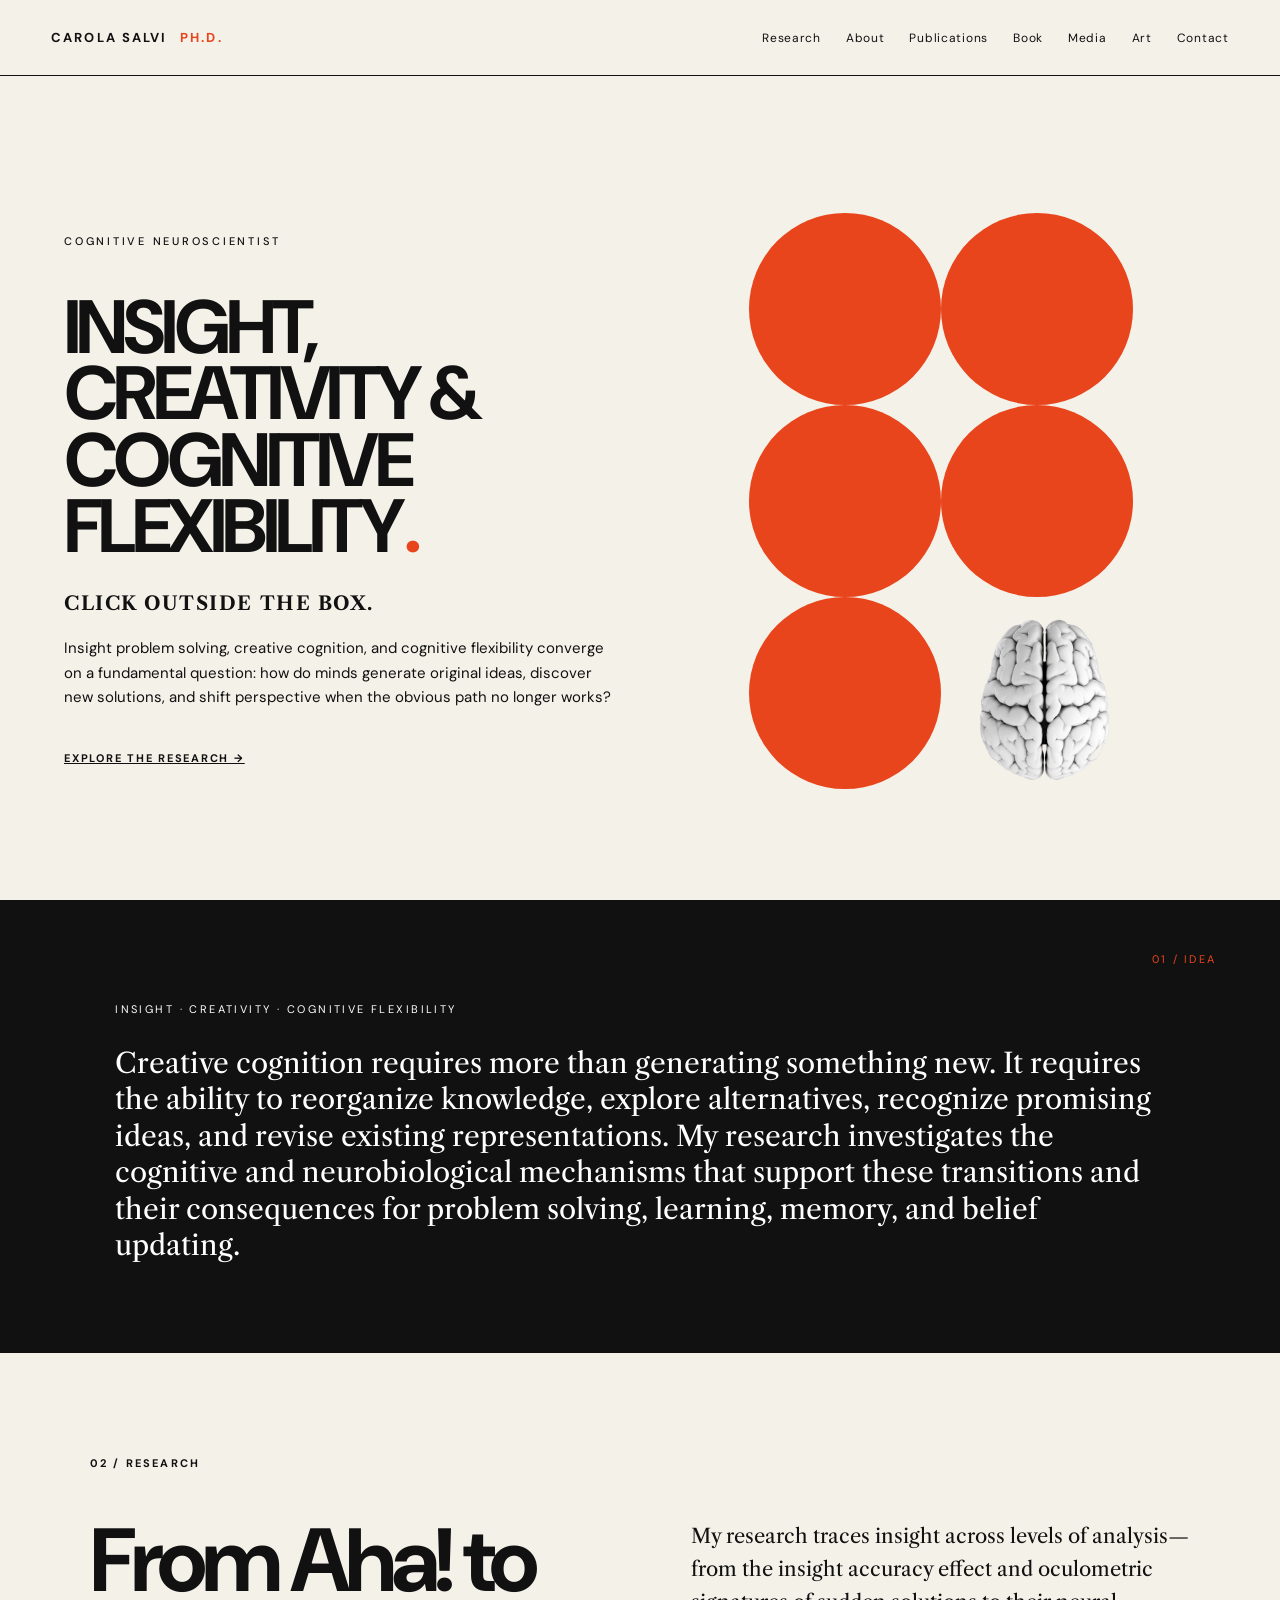
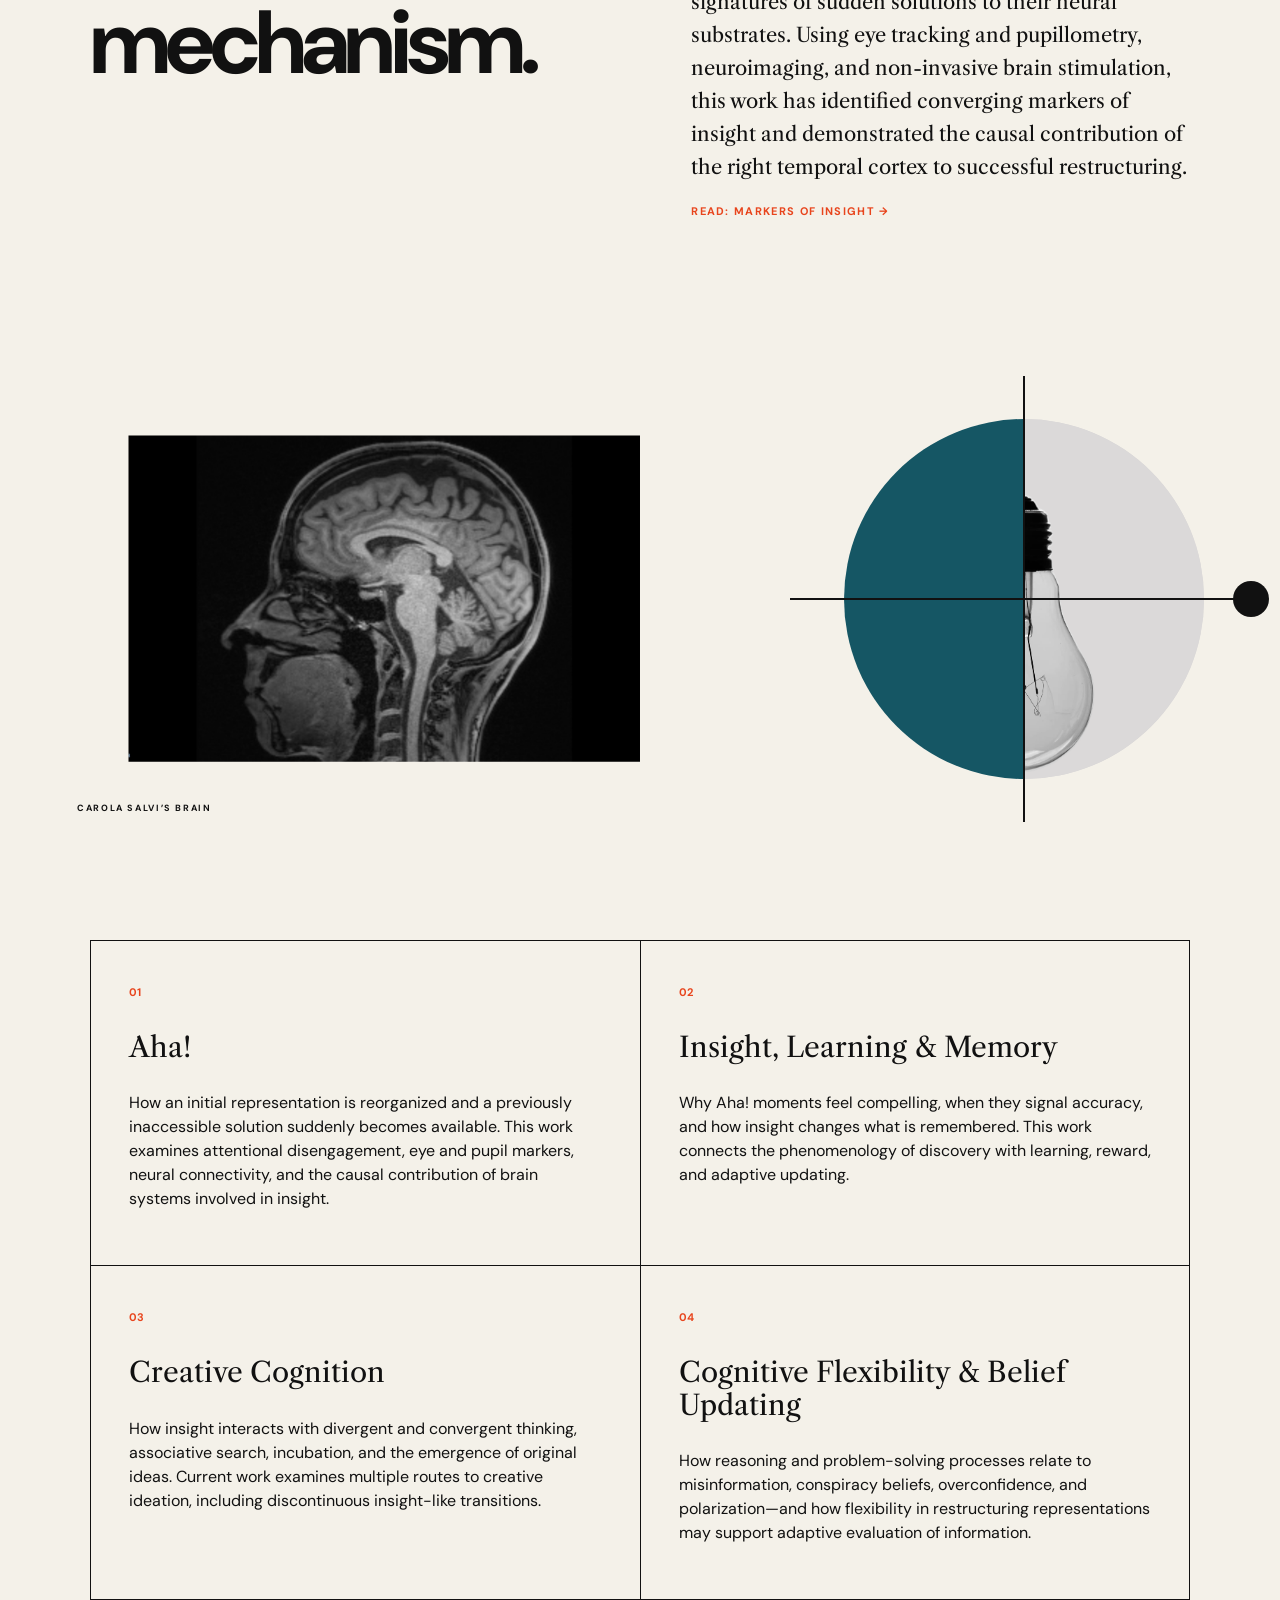
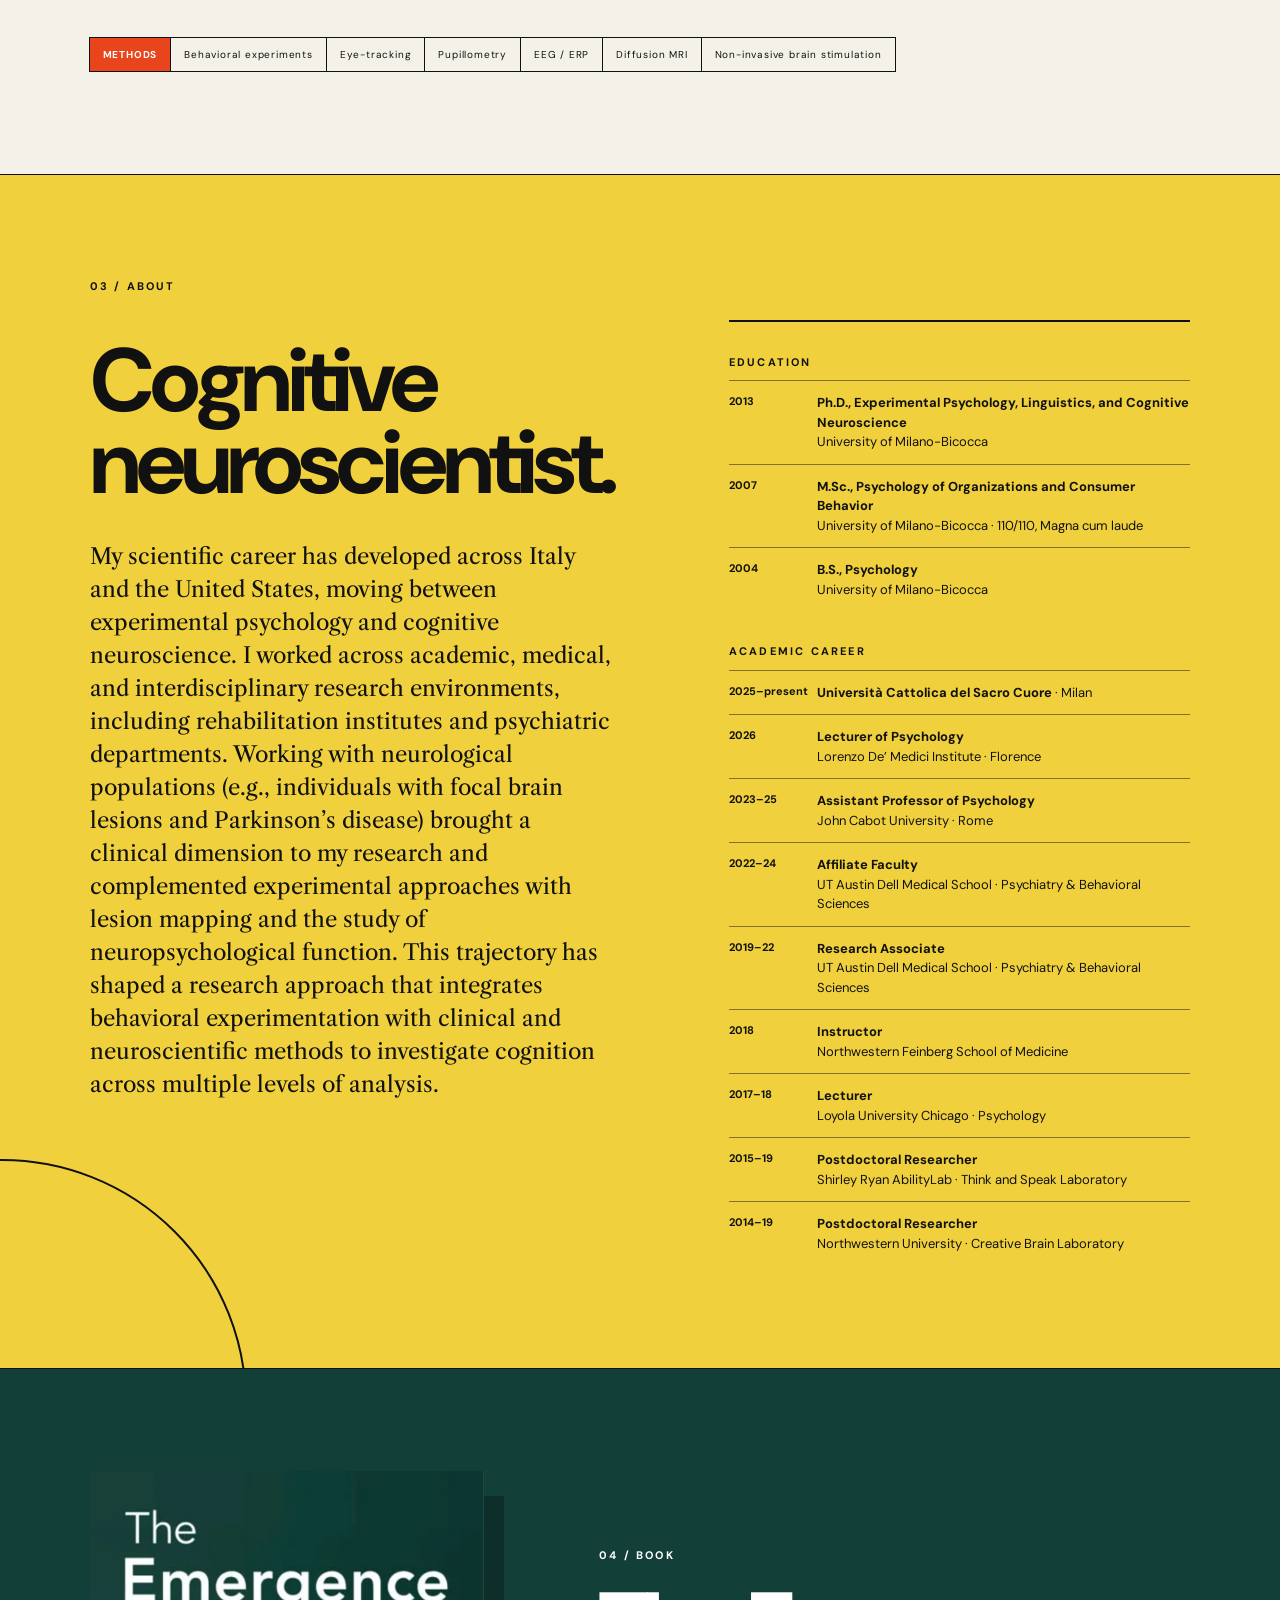
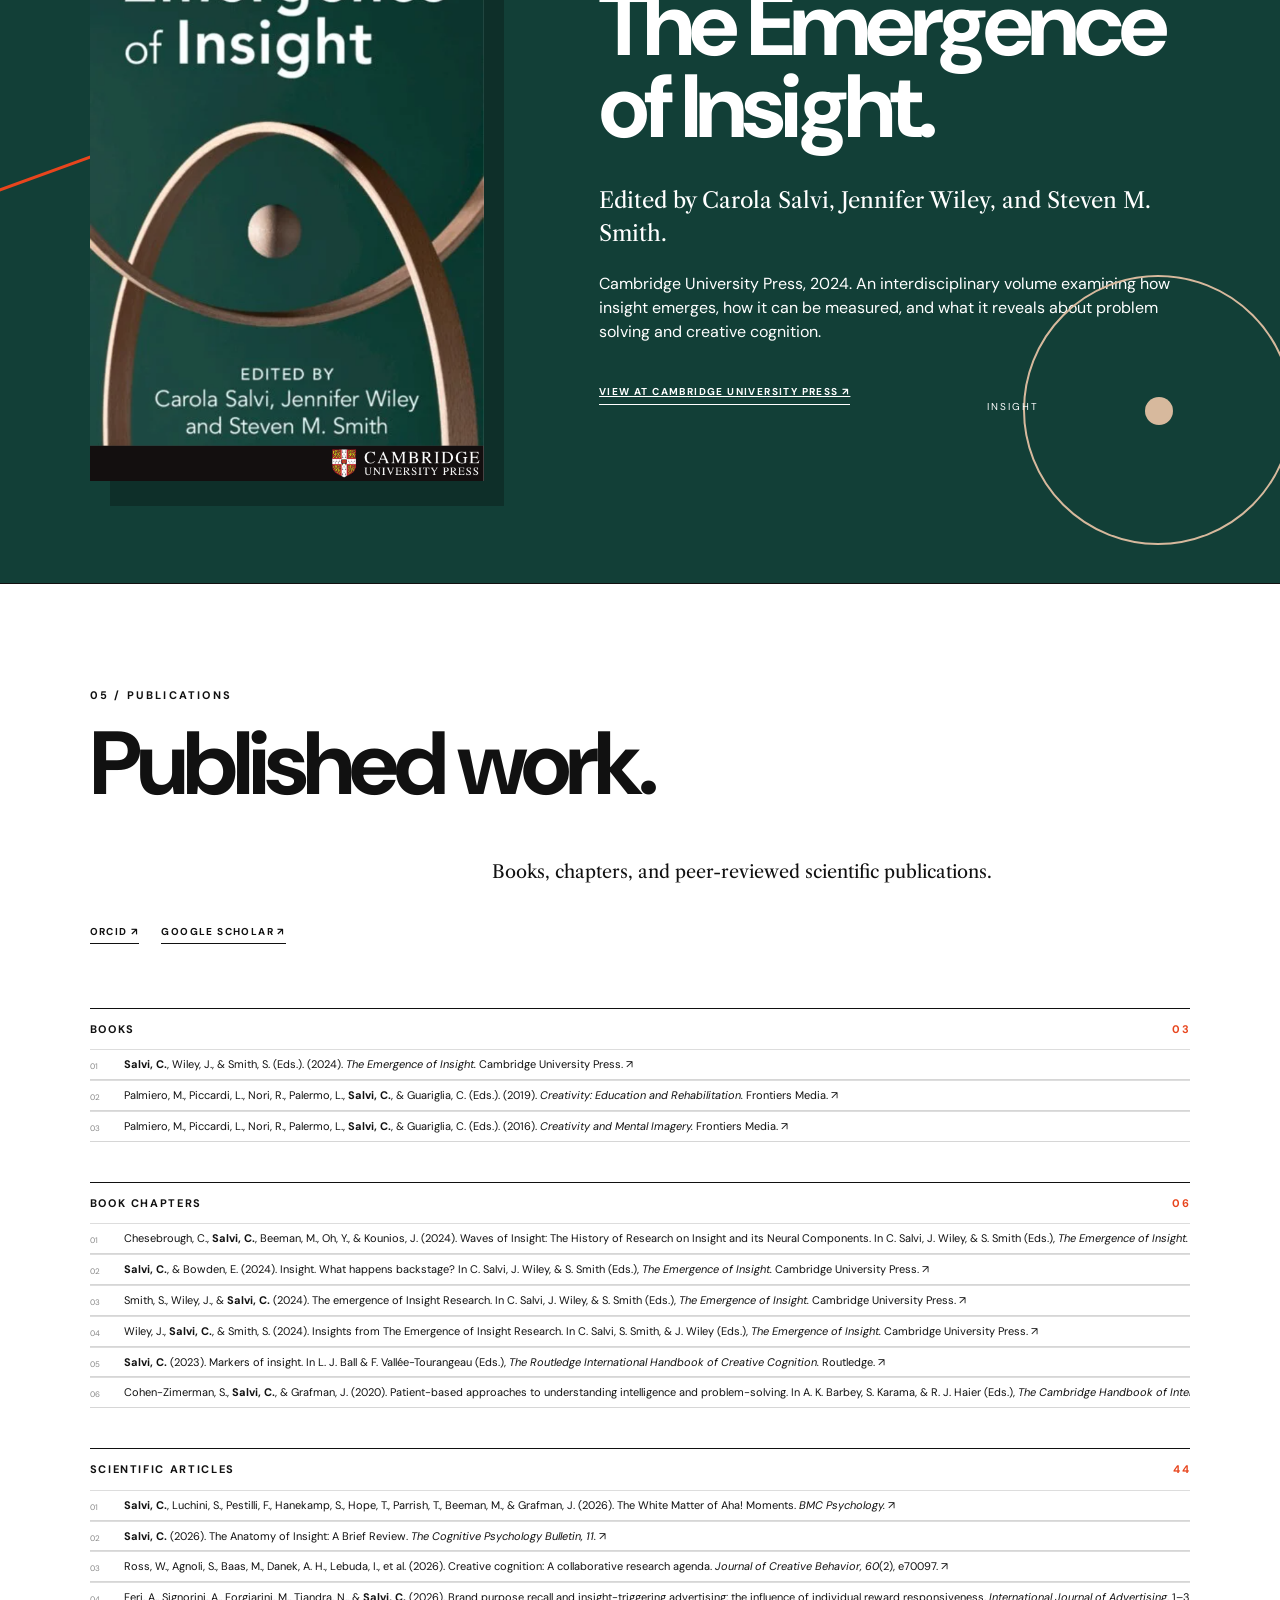
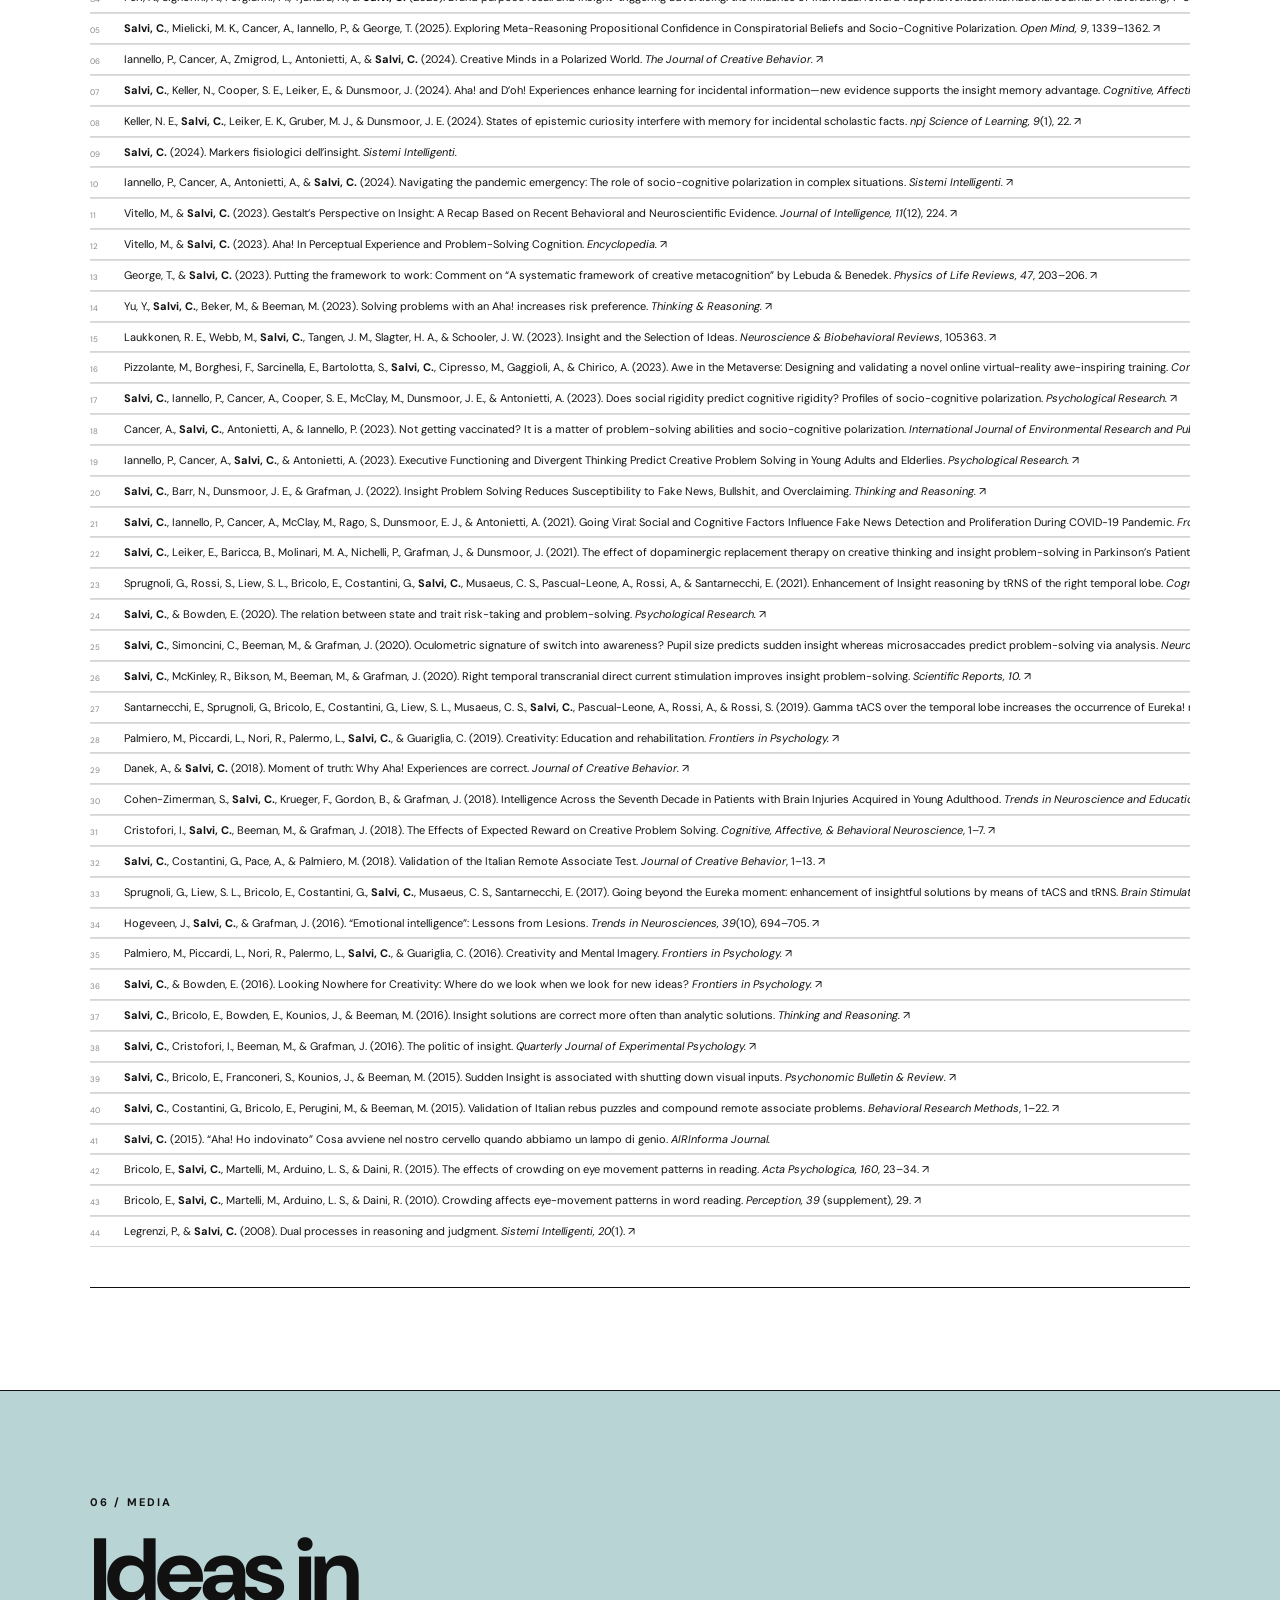
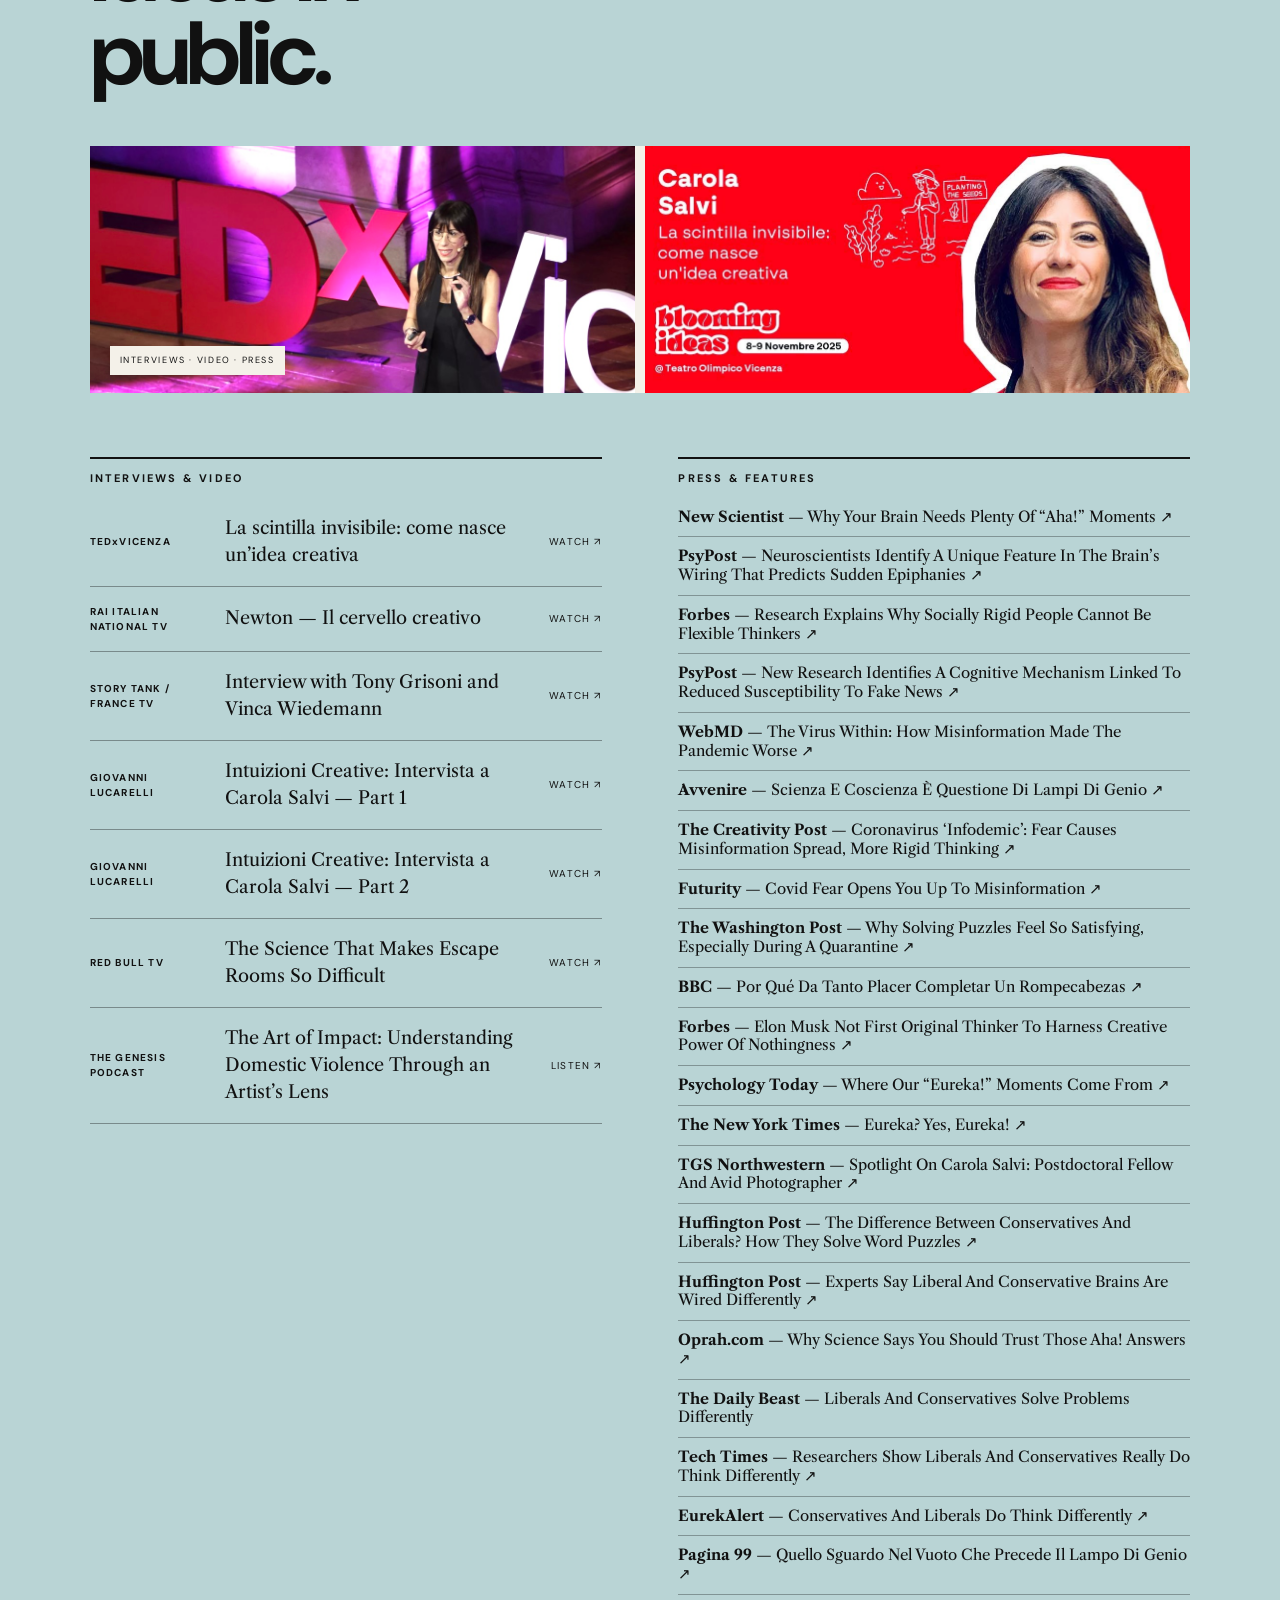
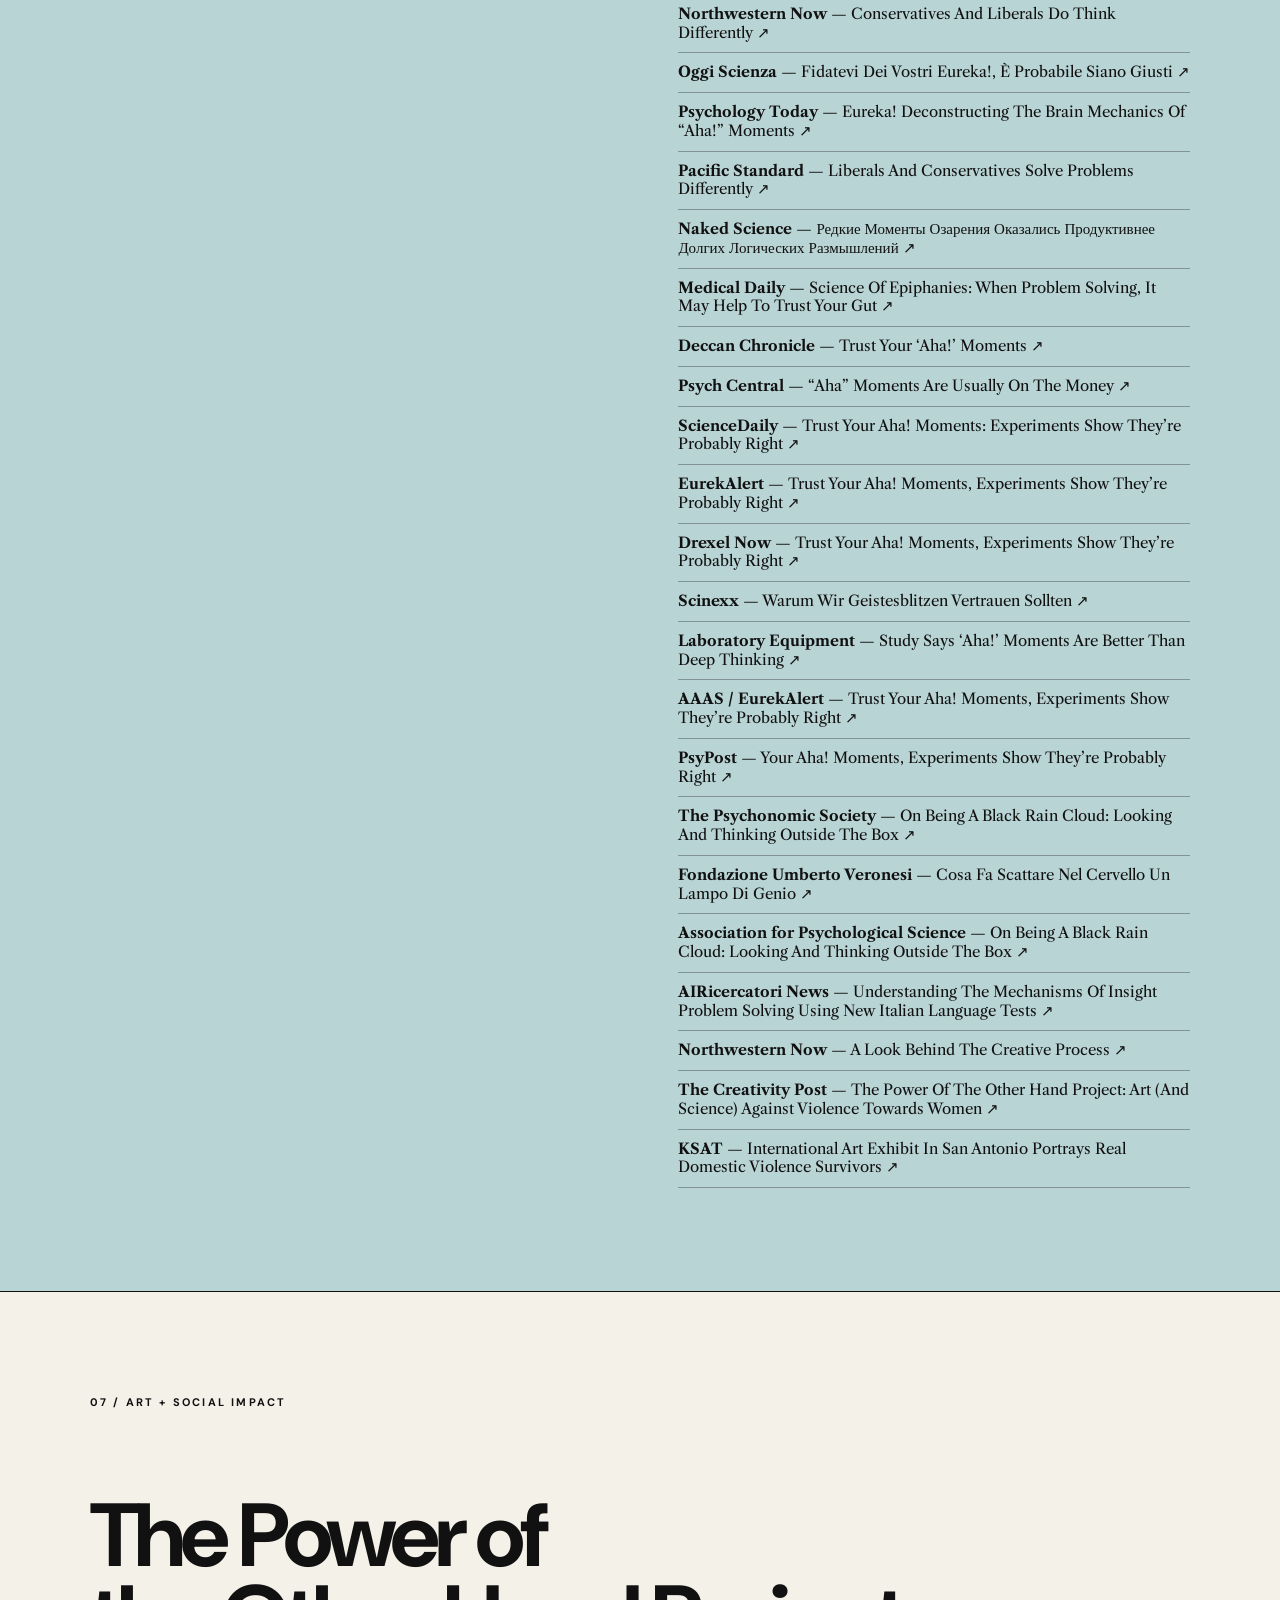
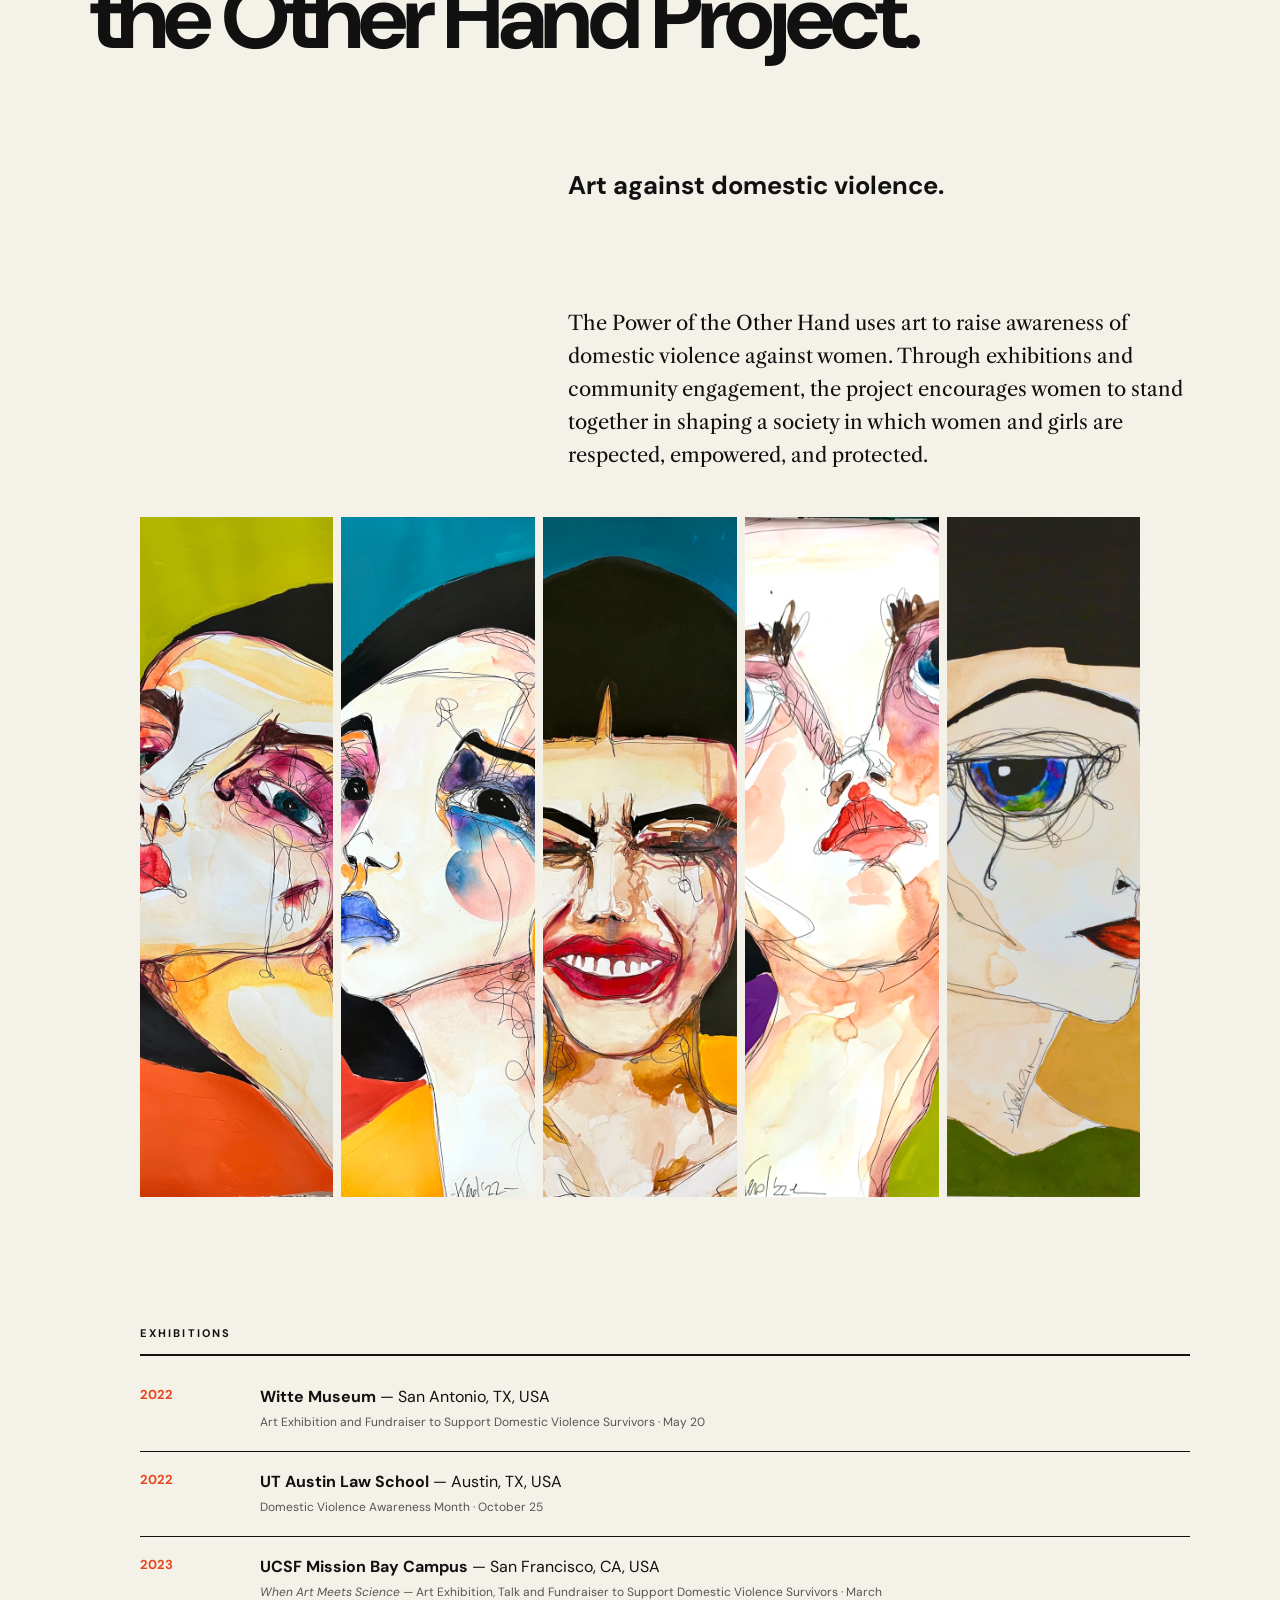
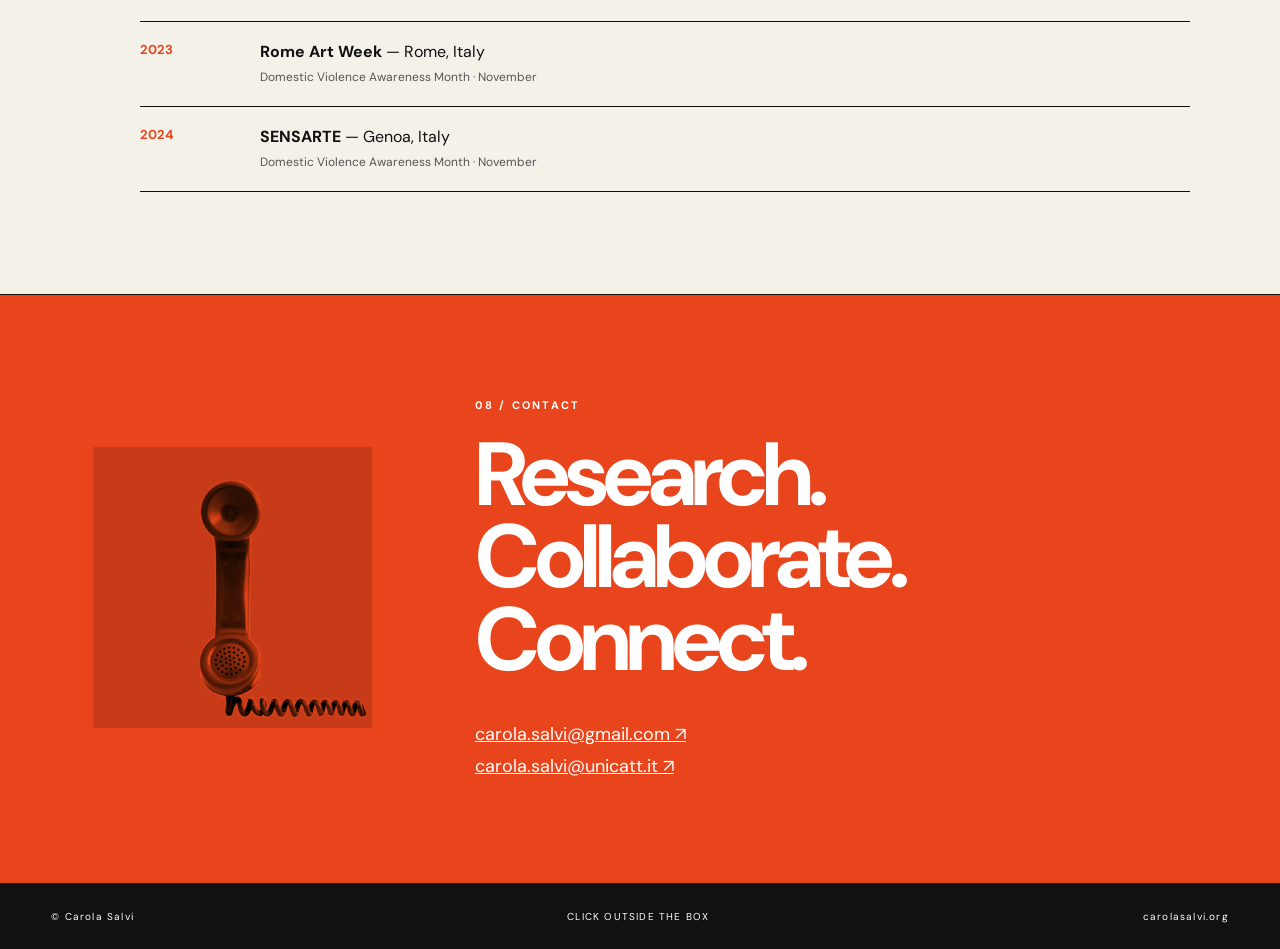
==== commit f2dedf8d: "Add files via upload" ====
--- a/index.html
+++ b/index.html
@@ -1,103 +1,103 @@
-<!doctype html>
+<!DOCTYPE html>
+
 <html lang="en">
 <head>
-<link rel="canonical" href="https://www.carolasalvi.org/">
-<meta property="og:url" content="https://www.carolasalvi.org/">
-<meta charset="utf-8"><meta name="viewport" content="width=device-width,initial-scale=1">
-<meta name="description" content="Carola Salvi — cognitive neuroscientist studying insight, creativity, cognitive flexibility, learning, and belief updating.">
+<link href="https://carolasalvi.org/" rel="canonical"/>
+<meta content="https://carolasalvi.org/" property="og:url"/>
+<meta charset="utf-8"/><meta content="width=device-width,initial-scale=1" name="viewport"/>
+<meta content="Carola Salvi — cognitive neuroscientist studying insight, creativity, cognitive flexibility, learning, and belief updating." name="description"/>
 <title>Carola Salvi | Cognitive Neuroscientist</title>
-<link rel="preconnect" href="https://fonts.googleapis.com"><link rel="preconnect" href="https://fonts.gstatic.com" crossorigin>
-<link href="https://fonts.googleapis.com/css2?family=DM+Sans:wght@400;500;600;700&family=Libre+Caslon+Text:wght@400;700&display=swap" rel="stylesheet">
-<link rel="stylesheet" href="styles.css">
+<link href="https://fonts.googleapis.com" rel="preconnect"/><link crossorigin="" href="https://fonts.gstatic.com" rel="preconnect"/>
+<link href="https://fonts.googleapis.com/css2?family=DM+Sans:wght@400;500;600;700&amp;family=Libre+Caslon+Text:wght@400;700&amp;display=swap" rel="stylesheet"/>
+<link href="styles.css" rel="stylesheet"/>
 </head>
 <body>
 <header class="site-header"><a class="brand" href="#top">CAROLA SALVI <i>PH.D.</i></a><nav><a href="#research">Research</a><a href="#about">About</a><a href="#publications">Publications</a><a href="#book">Book</a><a href="#media">Media</a><a href="#art">Art</a><a href="#contact">Contact</a></nav></header>
 <main id="top">
 <section class="hero hero-circles">
-  <div class="hero-copy">
-    <p class="kicker">COGNITIVE NEUROSCIENTIST</p>
-    <h1>INSIGHT,<br>CREATIVITY &amp;<br>COGNITIVE<br>FLEXIBILITY<span class="hero-dot">.</span></h1>
-    <p class="hero-deck">CLICK OUTSIDE THE BOX.</p>
-    <p class="lede">I study insight problem solving and cognitive flexibility—how minds break away from existing representations, discover new solutions, and shift perspective when the obvious path no longer works.</p>
-    <a class="arrow-link" href="#research">EXPLORE THE RESEARCH →</a>
-  </div>
-  <div class="hero-circle-system" aria-label="Bauhaus-inspired orange circle grid with a brain representing insight">
-    <div class="idea-circle"></div><div class="idea-circle"></div>
-    <div class="idea-circle"></div><div class="idea-circle"></div>
-    <div class="idea-circle"></div><div class="brain-circle"><img src="assets/brain-top-white.jpeg" alt="Human brain viewed from above"></div>
-  </div>
+<div class="hero-copy">
+<p class="kicker">COGNITIVE NEUROSCIENTIST</p>
+<h1>INSIGHT,<br/>CREATIVITY &amp;<br/>COGNITIVE<br/>FLEXIBILITY<span class="hero-dot">.</span></h1>
+<p class="hero-deck">CLICK OUTSIDE THE BOX.</p>
+<p class="lede">Insight problem solving, creative cognition, and cognitive flexibility converge on a fundamental question: how do minds generate original ideas, discover new solutions, and shift perspective when the obvious path no longer works?</p>
+<a class="arrow-link" href="#research">EXPLORE THE RESEARCH →</a>
+</div>
+<div aria-label="Bauhaus-inspired orange circle grid with a brain representing insight" class="hero-circle-system">
+<div class="idea-circle"></div><div class="idea-circle"></div>
+<div class="idea-circle"></div><div class="idea-circle"></div>
+<div class="idea-circle"></div><div class="brain-circle"><img alt="Human brain viewed from above" src="assets/brain-top-transparent.png"/></div>
+</div>
 </section>
-<section class="manifesto"><div class="manifesto-index">01 / IDEA</div><p>INSIGHT · CREATIVITY · COGNITIVE FLEXIBILITY</p><h2>Investigating how insight emerges, how ideas become accessible to awareness, and how cognitive flexibility shapes problem solving, learning, and belief updating.</h2></section>
-<section id="research" class="section research"><div class="section-label">02 / RESEARCH</div><div class="research-intro"><h2>Problem solving.<br>Cognitive flexibility.</h2><p>My research investigates insight problem solving: how the mind restructures existing representations, how solutions and ideas emerge into awareness, and how cognitive flexibility supports creativity, learning, memory, and the evaluation of information.</p></div>
-<div class="research-visual"><div class="brain-frame"><img src="assets/brain.jpg" alt="Carola Salvi brain image"><span>CAROLA SALVI’S BRAIN</span></div><div class="bauhaus-bulb" aria-label="Bauhaus split circle: petrol green and light bulb"><div class="split-circle"><span class="split-green"></span><span class="split-photo"><img src="assets/bulb-exact.png" alt="Light bulb"></span><i class="split-line"></i></div></div></div>
+<section class="manifesto"><div class="manifesto-index">01 / IDEA</div><p>INSIGHT · CREATIVITY · COGNITIVE FLEXIBILITY</p><h2>Creative cognition requires more than generating something new. It requires the ability to reorganize knowledge, explore alternatives, recognize promising ideas, and revise existing representations. My research investigates the cognitive and neurobiological mechanisms that support these transitions and their consequences for problem solving, learning, memory, and belief updating.</h2></section>
+<section class="section research" id="research"><div class="section-label">02 / RESEARCH</div><div class="research-intro"><h2>From Aha! to<br/>mechanism.</h2><p>My research traces insight across levels of analysis—from the insight accuracy effect and oculometric signatures of sudden solutions to their neural substrates. Using eye tracking and pupillometry, neuroimaging, and non-invasive brain stimulation, this work has identified converging markers of insight and demonstrated the causal contribution of the right temporal cortex to successful restructuring.<br/><a class="research-read" href="https://www.taylorfrancis.com/chapters/edit/10.4324/9781003009351-30/markers-insight-carola-salvi" rel="noopener" target="_blank">READ: MARKERS OF INSIGHT →</a></p></div>
+<div class="research-visual"><div class="brain-frame"><img alt="Carola Salvi brain image" src="assets/brain.jpg"/><span>CAROLA SALVI’S BRAIN</span></div><div aria-label="Bauhaus split circle: petrol green and light bulb" class="bauhaus-bulb"><div class="split-circle"><span class="split-green"></span><span class="split-photo"><img alt="Light bulb" src="assets/bulb-exact.png"/></span><i class="split-line"></i></div></div></div>
 <div class="research-grid">
 <article><b>01</b><h3>Aha!</h3><p>How an initial representation is reorganized and a previously inaccessible solution suddenly becomes available. This work examines attentional disengagement, eye and pupil markers, neural connectivity, and the causal contribution of brain systems involved in insight.</p></article>
-<article><b>02</b><h3>Insight, Learning & Memory</h3><p>Why Aha! moments feel compelling, when they signal accuracy, and how insight changes what is remembered. This work connects the phenomenology of discovery with learning, reward, and adaptive updating.</p></article>
+<article><b>02</b><h3>Insight, Learning &amp; Memory</h3><p>Why Aha! moments feel compelling, when they signal accuracy, and how insight changes what is remembered. This work connects the phenomenology of discovery with learning, reward, and adaptive updating.</p></article>
 <article><b>03</b><h3>Creative Cognition</h3><p>How insight interacts with divergent and convergent thinking, associative search, incubation, and the emergence of original ideas. Current work examines multiple routes to creative ideation, including discontinuous insight-like transitions.</p></article>
-<article><b>04</b><h3>Cognitive Flexibility & Belief Updating</h3><p>How reasoning and problem-solving processes relate to misinformation, conspiracy beliefs, overconfidence, and polarization—and how flexibility in restructuring representations may support adaptive evaluation of information.</p></article>
+<article><b>04</b><h3>Cognitive Flexibility &amp; Belief Updating</h3><p>How reasoning and problem-solving processes relate to misinformation, conspiracy beliefs, overconfidence, and polarization—and how flexibility in restructuring representations may support adaptive evaluation of information.</p></article>
 </div><div class="methods"><strong>METHODS</strong><span>Behavioral experiments</span><span>Eye-tracking</span><span>Pupillometry</span><span>EEG / ERP</span><span>Diffusion MRI</span><span>Non-invasive brain stimulation</span></div></section>
-<section id="about" class="section about"><div class="section-label">03 / ABOUT</div><div class="about-grid"><div><h2>Cognitive<br>neuroscientist.</h2><p class="serif dark">My work moves between cognitive neuroscience, experimental psychology, and creative practice, with a central interest in the moment when a representation changes and something previously unseen becomes available.</p></div><div class="credentials"><h3>EDUCATION</h3><div><b>2013</b><p><strong>Ph.D., Experimental Psychology, Linguistics, and Cognitive Neuroscience</strong><br>University of Milano-Bicocca</p></div><div><b>2007</b><p><strong>M.Sc., Psychology of Organizations and Consumer Behavior</strong><br>University of Milano-Bicocca · 110/110, Magna cum laude</p></div><div><b>2004</b><p><strong>B.S., Psychology</strong><br>University of Milano-Bicocca</p></div><h3>ACADEMIC CAREER</h3><div><b>2025–present</b><p><strong>Università Cattolica del Sacro Cuore</strong> · Milan</p></div><div><b>2026</b><p><strong>Lecturer of Psychology</strong><br>Lorenzo De’ Medici Institute · Florence</p></div><div><b>2023–25</b><p><strong>Assistant Professor of Psychology</strong><br>John Cabot University · Rome</p></div><div><b>2022–24</b><p><strong>Affiliate Faculty</strong><br>UT Austin Dell Medical School · Psychiatry & Behavioral Sciences</p></div><div><b>2019–22</b><p><strong>Research Associate</strong><br>UT Austin Dell Medical School · Psychiatry & Behavioral Sciences</p></div><div><b>2018</b><p><strong>Instructor</strong><br>Northwestern Feinberg School of Medicine</p></div><div><b>2017–18</b><p><strong>Lecturer</strong><br>Loyola University Chicago · Psychology</p></div><div><b>2015–19</b><p><strong>Postdoctoral Researcher</strong><br>Shirley Ryan AbilityLab · Think and Speak Laboratory</p></div><div><b>2014–19</b><p><strong>Postdoctoral Researcher</strong><br>Northwestern University · Creative Brain Laboratory</p></div></div></div></section><section id="book" class="section book"><div class="book-image"><img src="assets/book-cover.png" alt="The Emergence of Insight book cover"></div><div class="book-copy"><div class="section-label">04 / BOOK</div><h2>The Emergence<br>of Insight.</h2><p class="serif">Edited by Carola Salvi, Jennifer Wiley, and Steven M. Smith.</p><p>Cambridge University Press, 2024. An interdisciplinary volume examining how insight emerges, how it can be measured, and what it reveals about problem solving and creative cognition.</p><a class="book-link" href="https://doi.org/10.1017/9781009244244" target="_blank" rel="noopener">VIEW AT CAMBRIDGE UNIVERSITY PRESS ↗</a><div class="orbit"><i></i><span>INSIGHT</span></div></div></section>
-<section id="publications" class="section publications"><div class="pub-head"><div class="section-label">05 / PUBLICATIONS</div><h2>Published work.</h2><p>Books, chapters, and peer-reviewed scientific publications.</p><div class="pub-profile-links"><a href="https://orcid.org/0000-0001-9312-7649" target="_blank" rel="noopener">ORCID ↗</a><a href="https://scholar.google.com/citations?user=IAWS8yEAAAAJ" target="_blank" rel="noopener">GOOGLE SCHOLAR ↗</a></div></div>
+<section class="section about" id="about"><div class="section-label">03 / ABOUT</div><div class="about-grid"><div><h2>Cognitive<br/>neuroscientist.</h2><p class="serif dark">My scientific career has developed across Italy and the United States, moving between experimental psychology and cognitive neuroscience. I worked across academic, medical, and interdisciplinary research environments, including rehabilitation institutes and psychiatric departments. Working with neurological populations (e.g., individuals with focal brain lesions and Parkinson’s disease) brought a clinical dimension to my research and complemented experimental approaches with lesion mapping and the study of neuropsychological function. This trajectory has shaped a research approach that integrates behavioral experimentation with clinical and neuroscientific methods to investigate cognition across multiple levels of analysis.</p></div><div class="credentials"><h3>EDUCATION</h3><div><b>2013</b><p><strong>Ph.D., Experimental Psychology, Linguistics, and Cognitive Neuroscience</strong><br/>University of Milano-Bicocca</p></div><div><b>2007</b><p><strong>M.Sc., Psychology of Organizations and Consumer Behavior</strong><br/>University of Milano-Bicocca · 110/110, Magna cum laude</p></div><div><b>2004</b><p><strong>B.S., Psychology</strong><br/>University of Milano-Bicocca</p></div><h3>ACADEMIC CAREER</h3><div><b>2025–present</b><p><strong>Università Cattolica del Sacro Cuore</strong> · Milan</p></div><div><b>2026</b><p><strong>Lecturer of Psychology</strong><br/>Lorenzo De’ Medici Institute · Florence</p></div><div><b>2023–25</b><p><strong>Assistant Professor of Psychology</strong><br/>John Cabot University · Rome</p></div><div><b>2022–24</b><p><strong>Affiliate Faculty</strong><br/>UT Austin Dell Medical School · Psychiatry &amp; Behavioral Sciences</p></div><div><b>2019–22</b><p><strong>Research Associate</strong><br/>UT Austin Dell Medical School · Psychiatry &amp; Behavioral Sciences</p></div><div><b>2018</b><p><strong>Instructor</strong><br/>Northwestern Feinberg School of Medicine</p></div><div><b>2017–18</b><p><strong>Lecturer</strong><br/>Loyola University Chicago · Psychology</p></div><div><b>2015–19</b><p><strong>Postdoctoral Researcher</strong><br/>Shirley Ryan AbilityLab · Think and Speak Laboratory</p></div><div><b>2014–19</b><p><strong>Postdoctoral Researcher</strong><br/>Northwestern University · Creative Brain Laboratory</p></div></div></div></section><section class="section book" id="book"><div class="book-image"><img alt="The Emergence of Insight book cover" src="assets/book-cover.png"/></div><div class="book-copy"><div class="section-label">04 / BOOK</div><h2>The Emergence<br/>of Insight.</h2><p class="serif">Edited by Carola Salvi, Jennifer Wiley, and Steven M. Smith.</p><p>Cambridge University Press, 2024. An interdisciplinary volume examining how insight emerges, how it can be measured, and what it reveals about problem solving and creative cognition.</p><a class="book-link" href="https://doi.org/10.1017/9781009244244" rel="noopener" target="_blank">VIEW AT CAMBRIDGE UNIVERSITY PRESS ↗</a><div class="orbit"><i></i><span>INSIGHT</span></div></div></section>
+<section class="section publications" id="publications"><div class="pub-head"><div class="section-label">05 / PUBLICATIONS</div><h2>Published work.</h2><p>Books, chapters, and peer-reviewed scientific publications.</p><div class="pub-profile-links"><a href="https://orcid.org/0000-0001-9312-7649" rel="noopener" target="_blank">ORCID ↗</a><a href="https://scholar.google.com/citations?user=IAWS8yEAAAAJ" rel="noopener" target="_blank">GOOGLE SCHOLAR ↗</a></div></div>
 <div class="pub-section"><h3>BOOKS <span>03</span></h3><ol class="pubs">
-<li><a href="https://doi.org/10.1017/9781009244244" target="_blank" rel="noopener"><strong>Salvi, C.</strong>, Wiley, J., &amp; Smith, S. (Eds.). (2024). <em>The Emergence of Insight.</em> Cambridge University Press. ↗</a></li>
-<li><a href="https://doi.org/10.3389/978-2-88963-035-6" target="_blank" rel="noopener">Palmiero, M., Piccardi, L., Nori, R., Palermo, L., <strong>Salvi, C.</strong>, &amp; Guariglia, C. (Eds.). (2019). <em>Creativity: Education and Rehabilitation.</em> Frontiers Media. ↗</a></li>
-<li><a href="https://doi.org/10.3389/978-2-88919-994-5" target="_blank" rel="noopener">Palmiero, M., Piccardi, L., Nori, R., Palermo, L., <strong>Salvi, C.</strong>, &amp; Guariglia, C. (Eds.). (2016). <em>Creativity and Mental Imagery.</em> Frontiers Media. ↗</a></li></ol></div>
+<li><a href="https://doi.org/10.1017/9781009244244" rel="noopener" target="_blank"><strong>Salvi, C.</strong>, Wiley, J., &amp; Smith, S. (Eds.). (2024). <em>The Emergence of Insight.</em> Cambridge University Press. ↗</a></li>
+<li><a href="https://doi.org/10.3389/978-2-88963-035-6" rel="noopener" target="_blank">Palmiero, M., Piccardi, L., Nori, R., Palermo, L., <strong>Salvi, C.</strong>, &amp; Guariglia, C. (Eds.). (2019). <em>Creativity: Education and Rehabilitation.</em> Frontiers Media. ↗</a></li>
+<li><a href="https://doi.org/10.3389/978-2-88919-994-5" rel="noopener" target="_blank">Palmiero, M., Piccardi, L., Nori, R., Palermo, L., <strong>Salvi, C.</strong>, &amp; Guariglia, C. (Eds.). (2016). <em>Creativity and Mental Imagery.</em> Frontiers Media. ↗</a></li></ol></div>
 <div class="pub-section"><h3>BOOK CHAPTERS <span>06</span></h3><ol class="pubs">
-<li><a href="https://doi.org/10.1017/9781009244244" target="_blank" rel="noopener">Chesebrough, C., <strong>Salvi, C.</strong>, Beeman, M., Oh, Y., &amp; Kounios, J. (2024). Waves of Insight: The History of Research on Insight and its Neural Components. In C. Salvi, J. Wiley, &amp; S. Smith (Eds.), <em>The Emergence of Insight.</em> Cambridge University Press. ↗</a></li>
-<li><strong>Salvi, C.</strong>, & Bowden, E. (2024). Insight. What happens backstage? In C. Salvi, J. Wiley, & S. Smith (Eds.), <em>The Emergence of Insight.</em> Cambridge University Press.</li>
-<li>Smith, S., Wiley, J., & <strong>Salvi, C.</strong> (2024). The emergence of Insight Research. In C. Salvi, J. Wiley, & S. Smith (Eds.), <em>The Emergence of Insight.</em> Cambridge University Press.</li>
-<li>Wiley, J., <strong>Salvi, C.</strong>, & Smith, S. (2024). Insights from The Emergence of Insight Research. In C. Salvi, S. Smith, & J. Wiley (Eds.), <em>The Emergence of Insight.</em> Cambridge University Press.</li>
-<li><strong>Salvi, C.</strong> (2023). Markers of insight. In L. J. Ball & F. Vallée-Tourangeau (Eds.), <em>The Routledge International Handbook of Creative Cognition.</em> Routledge.</li>
-<li>Cohen-Zimerman, S., <strong>Salvi, C.</strong>, & Grafman, J. (2020). Patient-based approaches to understanding intelligence and problem-solving. In A. K. Barbey, S. Karama, & R. J. Haier (Eds.), <em>The Cambridge Handbook of Intelligence and Cognitive Neuroscience.</em> Cambridge University Press.</li></ol></div>
+<li><a href="https://doi.org/10.1017/9781009244244" rel="noopener" target="_blank">Chesebrough, C., <strong>Salvi, C.</strong>, Beeman, M., Oh, Y., &amp; Kounios, J. (2024). Waves of Insight: The History of Research on Insight and its Neural Components. In C. Salvi, J. Wiley, &amp; S. Smith (Eds.), <em>The Emergence of Insight.</em> Cambridge University Press. ↗</a></li>
+<li><a href="https://doi.org/10.1017/9781009244244" rel="noopener" target="_blank"><strong>Salvi, C.</strong>, &amp; Bowden, E. (2024). Insight. What happens backstage? In C. Salvi, J. Wiley, &amp; S. Smith (Eds.), <em>The Emergence of Insight.</em> Cambridge University Press. ↗</a></li>
+<li><a href="https://doi.org/10.1017/9781009244244" rel="noopener" target="_blank">Smith, S., Wiley, J., &amp; <strong>Salvi, C.</strong> (2024). The emergence of Insight Research. In C. Salvi, J. Wiley, &amp; S. Smith (Eds.), <em>The Emergence of Insight.</em> Cambridge University Press. ↗</a></li>
+<li><a href="https://doi.org/10.1017/9781009244244" rel="noopener" target="_blank">Wiley, J., <strong>Salvi, C.</strong>, &amp; Smith, S. (2024). Insights from The Emergence of Insight Research. In C. Salvi, S. Smith, &amp; J. Wiley (Eds.), <em>The Emergence of Insight.</em> Cambridge University Press. ↗</a></li>
+<li><a href="https://doi.org/10.4324/9781003009351-30" rel="noopener" target="_blank"><strong>Salvi, C.</strong> (2023). Markers of insight. In L. J. Ball &amp; F. Vallée-Tourangeau (Eds.), <em>The Routledge International Handbook of Creative Cognition.</em> Routledge. ↗</a></li>
+<li><a href="https://doi.org/10.1017/9781108635462.025" rel="noopener" target="_blank">Cohen-Zimerman, S., <strong>Salvi, C.</strong>, &amp; Grafman, J. (2020). Patient-based approaches to understanding intelligence and problem-solving. In A. K. Barbey, S. Karama, &amp; R. J. Haier (Eds.), <em>The Cambridge Handbook of Intelligence and Cognitive Neuroscience.</em> Cambridge University Press. ↗</a></li></ol></div>
 <div class="pub-section"><h3>SCIENTIFIC ARTICLES <span>44</span></h3><ol class="pubs articles">
-<li><strong>Salvi, C.</strong>, Luchini, S., Pestilli, F., Hanekamp, S., Hope, T., Parrish, T., Beeman, M., & Grafman, J. (2026). The White Matter of Aha! Moments. <em>BMC Psychology.</em></li>
-<li><a href="https://doi.org/10.53841/bpscog.2026.1.1" target="_blank" rel="noopener"><strong>Salvi, C.</strong> (2026). The Anatomy of Insight: A Brief Review. <em>The Cognitive Psychology Bulletin, 11.</em> ↗</a></li>
-<li><a href="https://doi.org/10.1002/jocb.70097" target="_blank" rel="noopener">Ross, W., Agnoli, S., Baas, M., Danek, A. H., Lebuda, I., et al. (2026). Creative cognition: A collaborative research agenda. <em>Journal of Creative Behavior, 60</em>(2), e70097. ↗</a></li>
-<li>Feri, A., Signorini, A., Forgiarini, M., Tjandra, N., & <strong>Salvi, C.</strong> (2026). Brand purpose recall and insight-triggering advertising: the influence of individual reward responsiveness. <em>International Journal of Advertising</em>, 1–34.</li>
-<li><strong>Salvi, C.</strong>, Mielicki, M. K., Cancer, A., Iannello, P., & George, T. (2025). Exploring Meta-Reasoning Propositional Confidence in Conspiratorial Beliefs and Socio-Cognitive Polarization. <em>Open Mind, 9</em>, 1339–1362.</li>
-<li>Iannello, P., Cancer, A., Zmigrod, L., Antonietti, A., & <strong>Salvi, C.</strong> (2024). Creative Minds in a Polarized World. <em>The Journal of Creative Behavior.</em></li>
-<li><strong>Salvi, C.</strong>, Keller, N., Cooper, S. E., Leiker, E., & Dunsmoor, J. (2024). Aha! and D’oh! Experiences enhance learning for incidental information—new evidence supports the insight memory advantage. <em>Cognitive, Affective, & Behavioral Neuroscience, 24</em>, 505–516.</li>
-<li>Keller, N. E., <strong>Salvi, C.</strong>, Leiker, E. K., Gruber, M. J., & Dunsmoor, J. E. (2024). States of epistemic curiosity interfere with memory for incidental scholastic facts. <em>npj Science of Learning, 9</em>(1), 22.</li>
+<li><a href="https://doi.org/10.1186/s40359-025-03593-0" rel="noopener" target="_blank"><strong>Salvi, C.</strong>, Luchini, S., Pestilli, F., Hanekamp, S., Hope, T., Parrish, T., Beeman, M., &amp; Grafman, J. (2026). The White Matter of Aha! Moments. <em>BMC Psychology.</em> ↗</a></li>
+<li><a href="https://doi.org/10.53841/bpscog.2026.1.11.13" rel="noopener" target="_blank"><strong>Salvi, C.</strong> (2026). The Anatomy of Insight: A Brief Review. <em>The Cognitive Psychology Bulletin, 11.</em> ↗</a></li>
+<li><a href="https://doi.org/10.1002/jocb.70097" rel="noopener" target="_blank">Ross, W., Agnoli, S., Baas, M., Danek, A. H., Lebuda, I., et al. (2026). Creative cognition: A collaborative research agenda. <em>Journal of Creative Behavior, 60</em>(2), e70097. ↗</a></li>
+<li><a href="https://doi.org/10.1080/02650487.2026.2649618" rel="noopener" target="_blank">Feri, A., Signorini, A., Forgiarini, M., Tjandra, N., &amp; <strong>Salvi, C.</strong> (2026). Brand purpose recall and insight-triggering advertising: the influence of individual reward responsiveness. <em>International Journal of Advertising</em>, 1–34. ↗</a></li>
+<li><a href="https://doi.org/10.1162/opmi.a.20" rel="noopener" target="_blank"><strong>Salvi, C.</strong>, Mielicki, M. K., Cancer, A., Iannello, P., &amp; George, T. (2025). Exploring Meta-Reasoning Propositional Confidence in Conspiratorial Beliefs and Socio-Cognitive Polarization. <em>Open Mind, 9</em>, 1339–1362. ↗</a></li>
+<li><a href="https://doi.org/10.1002/jocb.1509" rel="noopener" target="_blank">Iannello, P., Cancer, A., Zmigrod, L., Antonietti, A., &amp; <strong>Salvi, C.</strong> (2024). Creative Minds in a Polarized World. <em>The Journal of Creative Behavior.</em> ↗</a></li>
+<li><a href="https://doi.org/10.3758/s13415-024-01184-x" rel="noopener" target="_blank"><strong>Salvi, C.</strong>, Keller, N., Cooper, S. E., Leiker, E., &amp; Dunsmoor, J. (2024). Aha! and D’oh! Experiences enhance learning for incidental information—new evidence supports the insight memory advantage. <em>Cognitive, Affective, &amp; Behavioral Neuroscience, 24</em>, 505–516. ↗</a></li>
+<li><a href="https://doi.org/10.1038/s41539-024-00234-w" rel="noopener" target="_blank">Keller, N. E., <strong>Salvi, C.</strong>, Leiker, E. K., Gruber, M. J., &amp; Dunsmoor, J. E. (2024). States of epistemic curiosity interfere with memory for incidental scholastic facts. <em>npj Science of Learning, 9</em>(1), 22. ↗</a></li>
 <li><strong>Salvi, C.</strong> (2024). Markers fisiologici dell’insight. <em>Sistemi Intelligenti.</em></li>
-<li>Iannello, P., Cancer, A., Antonietti, A., & <strong>Salvi, C.</strong> (2024). Navigating the pandemic emergency: The role of socio-cognitive polarization in complex situations. <em>Sistemi Intelligenti.</em></li>
-<li><a href="https://doi.org/10.3390/jintelligence11120224" target="_blank" rel="noopener">Vitello, M., & <strong>Salvi, C.</strong> (2023). Gestalt’s Perspective on Insight: A Recap Based on Recent Behavioral and Neuroscientific Evidence. <em>Journal of Intelligence, 11</em>(12), 224. ↗</a></li>
-<li><a href="https://encyclopedia.pub/entry/53090" target="_blank" rel="noopener">Vitello, M., & <strong>Salvi, C.</strong> (2023). Aha! In Perceptual Experience and Problem-Solving Cognition. <em>Encyclopedia.</em> ↗</a></li>
-<li>George, T., & <strong>Salvi, C.</strong> (2023). Putting the framework to work: Comment on “A systematic framework of creative metacognition” by Lebuda & Benedek. <em>Physics of Life Reviews, 47</em>, 203–206.</li>
-<li><a href="https://doi.org/10.1080/13546783.2023.2259552" target="_blank" rel="noopener">Yu, Y., <strong>Salvi, C.</strong>, Beker, M., & Beeman, M. (2023). Solving problems with an Aha! increases risk preference. <em>Thinking & Reasoning.</em> ↗</a></li>
-<li>Laukkonen, R. E., Webb, M., <strong>Salvi, C.</strong>, Tangen, J. M., Slagter, H. A., & Schooler, J. W. (2023). Insight and the Selection of Ideas. <em>Neuroscience & Biobehavioral Reviews</em>, 105363.</li>
-<li>Pizzolante, M., Borghesi, F., Sarcinella, E., Bartolotta, S., <strong>Salvi, C.</strong>, Cipresso, M., Gaggioli, A., & Chirico, A. (2023). Awe in the Metaverse: Designing and validating a novel online virtual-reality awe-inspiring training. <em>Computers in Human Behavior, 148</em>, 107876.</li>
-<li><strong>Salvi, C.</strong>, Iannello, P., Cancer, A., Cooper, S. E., McClay, M., Dunsmoor, J. E., & Antonietti, A. (2023). Does social rigidity predict cognitive rigidity? Profiles of socio-cognitive polarization. <em>Psychological Research.</em></li>
-<li>Cancer, A., <strong>Salvi, C.</strong>, Antonietti, A., & Iannello, P. (2023). Not getting vaccinated? It is a matter of problem-solving abilities and socio-cognitive polarization. <em>International Journal of Environmental Research and Public Health, 20</em>(3), 1721.</li>
-<li>Iannello, P., Cancer, A., <strong>Salvi, C.</strong>, & Antonietti, A. (2023). Executive Functioning and Divergent Thinking Predict Creative Problem Solving in Young Adults and Elderlies. <em>Psychological Research.</em></li>
-<li><strong>Salvi, C.</strong>, Barr, N., Dunsmoor, J. E., & Grafman, J. (2022). Insight Problem Solving Reduces Susceptibility to Fake News, Bullshit, and Overclaiming. <em>Thinking and Reasoning.</em></li>
-<li><a href="https://doi.org/10.3389/fcomm.2020.562588" target="_blank" rel="noopener"><strong>Salvi, C.</strong>, Iannello, P., Cancer, A., McClay, M., Rago, S., Dunsmoor, E. J., & Antonietti, A. (2021). Going Viral: Social and Cognitive Factors Influence Fake News Detection and Proliferation During COVID-19 Pandemic. <em>Frontiers in Communication.</em> ↗</a></li>
-<li><strong>Salvi, C.</strong>, Leiker, E., Baricca, B., Molinari, M. A., Nichelli, P., Grafman, J., & Dunsmoor, J. (2021). The effect of dopaminergic replacement therapy on creative thinking and insight problem-solving in Parkinson’s Patients. <em>Frontiers in Psychology.</em></li>
-<li><a href="https://doi.org/10.3758/s13415-021-00885-x" target="_blank" rel="noopener">Sprugnoli, G., Rossi, S., Liew, S. L., Bricolo, E., Costantini, G., <strong>Salvi, C.</strong>, Musaeus, C. S., Pascual-Leone, A., Rossi, A., & Santarnecchi, E. (2021). Enhancement of Insight reasoning by tRNS of the right temporal lobe. <em>Cognitive Affective & Behavioral Neuroscience.</em> ↗</a></li>
-<li><a href="https://doi.org/10.1007/s00426-019-01152-y" target="_blank" rel="noopener"><strong>Salvi, C.</strong>, & Bowden, E. (2020). The relation between state and trait risk-taking and problem-solving. <em>Psychological Research.</em> ↗</a></li>
-<li><a href="https://doi.org/10.1016/j.neuroimage.2020.116933" target="_blank" rel="noopener"><strong>Salvi, C.</strong>, Simoncini, C., Beeman, M., & Grafman, J. (2020). Oculometric signature of switch into awareness? Pupil size predicts sudden insight whereas microsaccades predict problem-solving via analysis. <em>NeuroImage.</em> ↗</a></li>
-<li><strong>Salvi, C.</strong>, McKinley, R., Bikson, M., Beeman, M., & Grafman, J. (2020). Right temporal transcranial direct current stimulation improves insight problem-solving. <em>Scientific Reports, 10.</em></li>
-<li><a href="https://doi.org/10.1038/s41598-019-42192-z" target="_blank" rel="noopener">Santarnecchi, E., Sprugnoli, G., Bricolo, E., Costantini, G., Liew, S. L., Musaeus, C. S., <strong>Salvi, C.</strong>, Pascual-Leone, A., Rossi, A., & Rossi, S. (2019). Gamma tACS over the temporal lobe increases the occurrence of Eureka! moments. <em>Scientific Reports, 9</em>(1), 5778. ↗</a></li>
-<li><a href="https://doi.org/10.3389/fpsyg.2019.01500" target="_blank" rel="noopener">Palmiero, M., Piccardi, L., Nori, R., Palermo, L., <strong>Salvi, C.</strong>, & Guariglia, C. (2019). Creativity: Education and rehabilitation. <em>Frontiers in Psychology.</em> ↗</a></li>
-<li><a href="https://doi.org/10.1002/jocb.380" target="_blank" rel="noopener">Danek, A., & <strong>Salvi, C.</strong> (2018). Moment of truth: Why Aha! Experiences are correct. <em>Journal of Creative Behavior.</em> ↗</a></li>
-<li>Cohen-Zimerman, S., <strong>Salvi, C.</strong>, Krueger, F., Gordon, B., & Grafman, J. (2018). Intelligence Across the Seventh Decade in Patients with Brain Injuries Acquired in Young Adulthood. <em>Trends in Neuroscience and Education, 13</em>, 1–7.</li>
-<li>Cristofori, I., <strong>Salvi, C.</strong>, Beeman, M., & Grafman, J. (2018). The Effects of Expected Reward on Creative Problem Solving. <em>Cognitive, Affective, & Behavioral Neuroscience</em>, 1–7.</li>
-<li><a href="https://doi.org/10.1002/jocb.345" target="_blank" rel="noopener"><strong>Salvi, C.</strong>, Costantini, G., Pace, A., & Palmiero, M. (2018). Validation of the Italian Remote Associate Test. <em>Journal of Creative Behavior</em>, 1–13. ↗</a></li>
-<li>Sprugnoli, G., Liew, S. L., Bricolo, E., Costantini, G., <strong>Salvi, C.</strong>, Musaeus, C. S., Santarnecchi, E. (2017). Going beyond the Eureka moment: enhancement of insightful solutions by means of tACS and tRNS. <em>Brain Stimulation, 10</em>(2), 402.</li>
-<li><a href="https://doi.org/10.1016/j.tins.2016.08.007" target="_blank" rel="noopener">Hogeveen, J., <strong>Salvi, C.</strong>, & Grafman, J. (2016). “Emotional intelligence”: Lessons from Lesions. <em>Trends in Neurosciences, 39</em>(10), 694–705. ↗</a></li>
-<li>Palmiero, M., Piccardi, L., Nori, R., Palermo, L., <strong>Salvi, C.</strong>, & Guariglia, C. (2016). Creativity and Mental Imagery. <em>Frontiers in Psychology.</em></li>
-<li><a href="https://doi.org/10.3389/fpsyg.2016.00161" target="_blank" rel="noopener"><strong>Salvi, C.</strong>, & Bowden, E. (2016). Looking Nowhere for Creativity: Where do we look when we look for new ideas? <em>Frontiers in Psychology.</em> ↗</a></li>
-<li><a href="https://doi.org/10.1080/13546783.2016.1141798" target="_blank" rel="noopener"><strong>Salvi, C.</strong>, Bricolo, E., Bowden, E., Kounios, J., & Beeman, M. (2016). Insight solutions are correct more often than analytic solutions. <em>Thinking and Reasoning.</em> ↗</a></li>
-<li><a href="https://doi.org/10.1080/17470218.2015.1136338" target="_blank" rel="noopener"><strong>Salvi, C.</strong>, Cristofori, I., Beeman, M., & Grafman, J. (2016). The politic of insight. <em>Quarterly Journal of Experimental Psychology.</em> ↗</a></li>
-<li><a href="https://doi.org/10.3758/s13423-015-0845-0" target="_blank" rel="noopener"><strong>Salvi, C.</strong>, Bricolo, E., Franconeri, S., Kounios, J., & Beeman, M. (2015). Sudden Insight is associated with shutting down visual inputs. <em>Psychonomic Bulletin & Review.</em> ↗</a></li>
-<li><a href="https://doi.org/10.3758/s13428-015-0597-9" target="_blank" rel="noopener"><strong>Salvi, C.</strong>, Costantini, G., Bricolo, E., Perugini, M., & Beeman, M. (2015). Validation of Italian rebus puzzles and compound remote associate problems. <em>Behavioral Research Methods</em>, 1–22. ↗</a></li>
+<li><a href="https://doi.org/10.1422/113330" rel="noopener" target="_blank">Iannello, P., Cancer, A., Antonietti, A., &amp; <strong>Salvi, C.</strong> (2024). Navigating the pandemic emergency: The role of socio-cognitive polarization in complex situations. <em>Sistemi Intelligenti.</em> ↗</a></li>
+<li><a href="https://doi.org/10.3390/jintelligence11120224" rel="noopener" target="_blank">Vitello, M., &amp; <strong>Salvi, C.</strong> (2023). Gestalt’s Perspective on Insight: A Recap Based on Recent Behavioral and Neuroscientific Evidence. <em>Journal of Intelligence, 11</em>(12), 224. ↗</a></li>
+<li><a href="https://encyclopedia.pub/entry/53090" rel="noopener" target="_blank">Vitello, M., &amp; <strong>Salvi, C.</strong> (2023). Aha! In Perceptual Experience and Problem-Solving Cognition. <em>Encyclopedia.</em> ↗</a></li>
+<li><a href="https://doi.org/10.1016/j.plrev.2023.10.014" rel="noopener" target="_blank">George, T., &amp; <strong>Salvi, C.</strong> (2023). Putting the framework to work: Comment on “A systematic framework of creative metacognition” by Lebuda &amp; Benedek. <em>Physics of Life Reviews, 47</em>, 203–206. ↗</a></li>
+<li><a href="https://doi.org/10.1080/13546783.2023.2259552" rel="noopener" target="_blank">Yu, Y., <strong>Salvi, C.</strong>, Beker, M., &amp; Beeman, M. (2023). Solving problems with an Aha! increases risk preference. <em>Thinking &amp; Reasoning.</em> ↗</a></li>
+<li><a href="https://doi.org/10.1016/j.neubiorev.2023.105363" rel="noopener" target="_blank">Laukkonen, R. E., Webb, M., <strong>Salvi, C.</strong>, Tangen, J. M., Slagter, H. A., &amp; Schooler, J. W. (2023). Insight and the Selection of Ideas. <em>Neuroscience &amp; Biobehavioral Reviews</em>, 105363. ↗</a></li>
+<li><a href="https://doi.org/10.1016/j.chb.2023.107876" rel="noopener" target="_blank">Pizzolante, M., Borghesi, F., Sarcinella, E., Bartolotta, S., <strong>Salvi, C.</strong>, Cipresso, M., Gaggioli, A., &amp; Chirico, A. (2023). Awe in the Metaverse: Designing and validating a novel online virtual-reality awe-inspiring training. <em>Computers in Human Behavior, 148</em>, 107876. ↗</a></li>
+<li><a href="https://doi.org/10.1007/s00426-023-01832-w" rel="noopener" target="_blank"><strong>Salvi, C.</strong>, Iannello, P., Cancer, A., Cooper, S. E., McClay, M., Dunsmoor, J. E., &amp; Antonietti, A. (2023). Does social rigidity predict cognitive rigidity? Profiles of socio-cognitive polarization. <em>Psychological Research.</em> ↗</a></li>
+<li><a href="https://doi.org/10.3390/ijerph20031721" rel="noopener" target="_blank">Cancer, A., <strong>Salvi, C.</strong>, Antonietti, A., &amp; Iannello, P. (2023). Not getting vaccinated? It is a matter of problem-solving abilities and socio-cognitive polarization. <em>International Journal of Environmental Research and Public Health, 20</em>(3), 1721. ↗</a></li>
+<li><a href="https://doi.org/10.1007/s00426-022-01678-8" rel="noopener" target="_blank">Iannello, P., Cancer, A., <strong>Salvi, C.</strong>, &amp; Antonietti, A. (2023). Executive Functioning and Divergent Thinking Predict Creative Problem Solving in Young Adults and Elderlies. <em>Psychological Research.</em> ↗</a></li>
+<li><a href="https://doi.org/10.1080/13546783.2022.2146191" rel="noopener" target="_blank"><strong>Salvi, C.</strong>, Barr, N., Dunsmoor, J. E., &amp; Grafman, J. (2022). Insight Problem Solving Reduces Susceptibility to Fake News, Bullshit, and Overclaiming. <em>Thinking and Reasoning.</em> ↗</a></li>
+<li><a href="https://doi.org/10.3389/fcomm.2020.562588" rel="noopener" target="_blank"><strong>Salvi, C.</strong>, Iannello, P., Cancer, A., McClay, M., Rago, S., Dunsmoor, E. J., &amp; Antonietti, A. (2021). Going Viral: Social and Cognitive Factors Influence Fake News Detection and Proliferation During COVID-19 Pandemic. <em>Frontiers in Communication.</em> ↗</a></li>
+<li><a href="https://doi.org/10.3389/fpsyg.2021.646448" rel="noopener" target="_blank"><strong>Salvi, C.</strong>, Leiker, E., Baricca, B., Molinari, M. A., Nichelli, P., Grafman, J., &amp; Dunsmoor, J. (2021). The effect of dopaminergic replacement therapy on creative thinking and insight problem-solving in Parkinson’s Patients. <em>Frontiers in Psychology.</em> ↗</a></li>
+<li><a href="https://doi.org/10.3758/s13415-021-00885-x" rel="noopener" target="_blank">Sprugnoli, G., Rossi, S., Liew, S. L., Bricolo, E., Costantini, G., <strong>Salvi, C.</strong>, Musaeus, C. S., Pascual-Leone, A., Rossi, A., &amp; Santarnecchi, E. (2021). Enhancement of Insight reasoning by tRNS of the right temporal lobe. <em>Cognitive Affective &amp; Behavioral Neuroscience.</em> ↗</a></li>
+<li><a href="https://doi.org/10.1007/s00426-019-01152-y" rel="noopener" target="_blank"><strong>Salvi, C.</strong>, &amp; Bowden, E. (2020). The relation between state and trait risk-taking and problem-solving. <em>Psychological Research.</em> ↗</a></li>
+<li><a href="https://doi.org/10.1016/j.neuroimage.2020.116933" rel="noopener" target="_blank"><strong>Salvi, C.</strong>, Simoncini, C., Beeman, M., &amp; Grafman, J. (2020). Oculometric signature of switch into awareness? Pupil size predicts sudden insight whereas microsaccades predict problem-solving via analysis. <em>NeuroImage.</em> ↗</a></li>
+<li><a href="https://doi.org/10.1038/s41598-020-57724-1" rel="noopener" target="_blank"><strong>Salvi, C.</strong>, McKinley, R., Bikson, M., Beeman, M., &amp; Grafman, J. (2020). Right temporal transcranial direct current stimulation improves insight problem-solving. <em>Scientific Reports, 10.</em> ↗</a></li>
+<li><a href="https://doi.org/10.1038/s41598-019-42192-z" rel="noopener" target="_blank">Santarnecchi, E., Sprugnoli, G., Bricolo, E., Costantini, G., Liew, S. L., Musaeus, C. S., <strong>Salvi, C.</strong>, Pascual-Leone, A., Rossi, A., &amp; Rossi, S. (2019). Gamma tACS over the temporal lobe increases the occurrence of Eureka! moments. <em>Scientific Reports, 9</em>(1), 5778. ↗</a></li>
+<li><a href="https://doi.org/10.3389/fpsyg.2019.01500" rel="noopener" target="_blank">Palmiero, M., Piccardi, L., Nori, R., Palermo, L., <strong>Salvi, C.</strong>, &amp; Guariglia, C. (2019). Creativity: Education and rehabilitation. <em>Frontiers in Psychology.</em> ↗</a></li>
+<li><a href="https://doi.org/10.1002/jocb.380" rel="noopener" target="_blank">Danek, A., &amp; <strong>Salvi, C.</strong> (2018). Moment of truth: Why Aha! Experiences are correct. <em>Journal of Creative Behavior.</em> ↗</a></li>
+<li><a href="https://doi.org/10.1016/j.tine.2018.08.001" rel="noopener" target="_blank">Cohen-Zimerman, S., <strong>Salvi, C.</strong>, Krueger, F., Gordon, B., &amp; Grafman, J. (2018). Intelligence Across the Seventh Decade in Patients with Brain Injuries Acquired in Young Adulthood. <em>Trends in Neuroscience and Education, 13</em>, 1–7. ↗</a></li>
+<li><a href="https://doi.org/10.3758/s13415-018-0613-5" rel="noopener" target="_blank">Cristofori, I., <strong>Salvi, C.</strong>, Beeman, M., &amp; Grafman, J. (2018). The Effects of Expected Reward on Creative Problem Solving. <em>Cognitive, Affective, &amp; Behavioral Neuroscience</em>, 1–7. ↗</a></li>
+<li><a href="https://doi.org/10.1002/jocb.345" rel="noopener" target="_blank"><strong>Salvi, C.</strong>, Costantini, G., Pace, A., &amp; Palmiero, M. (2018). Validation of the Italian Remote Associate Test. <em>Journal of Creative Behavior</em>, 1–13. ↗</a></li>
+<li><a href="https://doi.org/10.1016/j.brs.2017.01.193" rel="noopener" target="_blank">Sprugnoli, G., Liew, S. L., Bricolo, E., Costantini, G., <strong>Salvi, C.</strong>, Musaeus, C. S., Santarnecchi, E. (2017). Going beyond the Eureka moment: enhancement of insightful solutions by means of tACS and tRNS. <em>Brain Stimulation, 10</em>(2), 402. ↗</a></li>
+<li><a href="https://doi.org/10.1016/j.tins.2016.08.007" rel="noopener" target="_blank">Hogeveen, J., <strong>Salvi, C.</strong>, &amp; Grafman, J. (2016). “Emotional intelligence”: Lessons from Lesions. <em>Trends in Neurosciences, 39</em>(10), 694–705. ↗</a></li>
+<li><a href="https://doi.org/10.3389/fpsyg.2016.01280" rel="noopener" target="_blank">Palmiero, M., Piccardi, L., Nori, R., Palermo, L., <strong>Salvi, C.</strong>, &amp; Guariglia, C. (2016). Creativity and Mental Imagery. <em>Frontiers in Psychology.</em> ↗</a></li>
+<li><a href="https://doi.org/10.3389/fpsyg.2016.00161" rel="noopener" target="_blank"><strong>Salvi, C.</strong>, &amp; Bowden, E. (2016). Looking Nowhere for Creativity: Where do we look when we look for new ideas? <em>Frontiers in Psychology.</em> ↗</a></li>
+<li><a href="https://doi.org/10.1080/13546783.2016.1141798" rel="noopener" target="_blank"><strong>Salvi, C.</strong>, Bricolo, E., Bowden, E., Kounios, J., &amp; Beeman, M. (2016). Insight solutions are correct more often than analytic solutions. <em>Thinking and Reasoning.</em> ↗</a></li>
+<li><a href="https://doi.org/10.1080/17470218.2015.1136338" rel="noopener" target="_blank"><strong>Salvi, C.</strong>, Cristofori, I., Beeman, M., &amp; Grafman, J. (2016). The politic of insight. <em>Quarterly Journal of Experimental Psychology.</em> ↗</a></li>
+<li><a href="https://doi.org/10.3758/s13423-015-0845-0" rel="noopener" target="_blank"><strong>Salvi, C.</strong>, Bricolo, E., Franconeri, S., Kounios, J., &amp; Beeman, M. (2015). Sudden Insight is associated with shutting down visual inputs. <em>Psychonomic Bulletin &amp; Review.</em> ↗</a></li>
+<li><a href="https://doi.org/10.3758/s13428-015-0597-9" rel="noopener" target="_blank"><strong>Salvi, C.</strong>, Costantini, G., Bricolo, E., Perugini, M., &amp; Beeman, M. (2015). Validation of Italian rebus puzzles and compound remote associate problems. <em>Behavioral Research Methods</em>, 1–22. ↗</a></li>
 <li><strong>Salvi, C.</strong> (2015). “Aha! Ho indovinato” Cosa avviene nel nostro cervello quando abbiamo un lampo di genio. <em>AIRInforma Journal.</em></li>
-<li><a href="https://doi.org/10.1016/j.actpsy.2015.06.003" target="_blank" rel="noopener">Bricolo, E., <strong>Salvi, C.</strong>, Martelli, M., Arduino, L. S., & Daini, R. (2015). The effects of crowding on eye movement patterns in reading. <em>Acta Psychologica, 160</em>, 23–34. ↗</a></li>
-<li><a href="http://hdl.handle.net/10281/21692" target="_blank" rel="noopener">Bricolo, E., <strong>Salvi, C.</strong>, Martelli, M., Arduino, L. S., & Daini, R. (2010). Crowding affects eye-movement patterns in word reading. <em>Perception, 39</em> (supplement), 29. ↗</a></li>
-<li><a href="https://doi.org/10.1422/26719" target="_blank" rel="noopener">Legrenzi, P., & <strong>Salvi, C.</strong> (2008). Dual processes in reasoning and judgment. <em>Sistemi Intelligenti, 20</em>(1). ↗</a></li>
+<li><a href="https://doi.org/10.1016/j.actpsy.2015.06.003" rel="noopener" target="_blank">Bricolo, E., <strong>Salvi, C.</strong>, Martelli, M., Arduino, L. S., &amp; Daini, R. (2015). The effects of crowding on eye movement patterns in reading. <em>Acta Psychologica, 160</em>, 23–34. ↗</a></li>
+<li><a href="http://hdl.handle.net/10281/21692" rel="noopener" target="_blank">Bricolo, E., <strong>Salvi, C.</strong>, Martelli, M., Arduino, L. S., &amp; Daini, R. (2010). Crowding affects eye-movement patterns in word reading. <em>Perception, 39</em> (supplement), 29. ↗</a></li>
+<li><a href="https://doi.org/10.1422/26719" rel="noopener" target="_blank">Legrenzi, P., &amp; <strong>Salvi, C.</strong> (2008). Dual processes in reasoning and judgment. <em>Sistemi Intelligenti, 20</em>(1). ↗</a></li>
 </ol></div></section>
-<section id="media" class="section media"><div class="section-label">06 / MEDIA</div><h2>Ideas in<br>public.</h2><div class="media-hero media-hero-pair"><img src="assets/tedx-stage.jpeg" alt="Carola Salvi speaking at TEDxVicenza"><img src="assets/tedx-card.png" alt="TEDxVicenza — La scintilla invisibile: come nasce un’idea creativa"><span>INTERVIEWS · VIDEO · PRESS</span></div><div class="media-archive"><div class="media-list"><h3>INTERVIEWS &amp; VIDEO</h3><a href="https://www.youtube.com/results?search_query=Carola+Salvi+La+scintilla+invisibile+TEDxVicenza" target="_blank" rel="noopener"><b>TEDxVICENZA</b><em>La scintilla invisibile: come nasce un’idea creativa</em><i>WATCH ↗</i></a><a href="https://www.raiplay.it/video/2022/10/Newton-Pt12---Il-cervello-creativo-e8608bc4-e705-4c71-858d-c2b434a95471.html" target="_blank" rel="noopener"><b>RAI ITALIAN NATIONAL TV</b><em>Newton — Il cervello creativo</em><i>WATCH ↗</i></a><a href="https://www.youtube.com/watch?v=TfVXnRRFsAM" target="_blank" rel="noopener"><b>STORY TANK / FRANCE TV</b><em>Interview with Tony Grisoni and Vinca Wiedemann</em><i>WATCH ↗</i></a><a href="https://www.youtube.com/watch?v=l1p-Qv4OIlU" target="_blank" rel="noopener"><b>GIOVANNI LUCARELLI</b><em>Intuizioni Creative: Intervista a Carola Salvi — Part 1</em><i>WATCH ↗</i></a><a href="https://www.youtube.com/watch?v=XytY0cHf2rc" target="_blank" rel="noopener"><b>GIOVANNI LUCARELLI</b><em>Intuizioni Creative: Intervista a Carola Salvi — Part 2</em><i>WATCH ↗</i></a><a href="https://www.carolasalvi.org/_files/ugd/316c02_f335be2cfa2f4c1fa2d9e5f88f9d4b64.pdf" target="_blank" rel="noopener"><b>LISTENER</b><em>In Our Right Mind — Kate Evans</em><i>LISTEN / PDF ↗</i></a><a href="http://www.redbull.com/en/stories/1331848358304/science-escape-rooms" target="_blank" rel="noopener"><b>RED BULL TV</b><em>The Science That Makes Escape Rooms So Difficult</em><i>WATCH ↗</i></a><a href="https://podcasts.apple.com/us/podcast/the-art-of-impact-understanding-domestic/id1582819197?i=1000584046748" target="_blank" rel="noopener"><b>THE GENESIS PODCAST</b><em>The Art of Impact: Understanding Domestic Violence Through an Artist’s Lens</em><i>LISTEN ↗</i></a></div><div class="press-all"><h3>PRESS &amp; FEATURES</h3><ol><li><a href="https://www.newscientist.com/article/2527590-why-your-brain-needs-plenty-of-aha-moments/" target="_blank" rel="noopener"><b>New Scientist</b> — Why Your Brain Needs Plenty Of “Aha!” Moments ↗</a></li><li><a href="https://www.psypost.org/neuroscientists-identify-a-unique-feature-in-the-brains-wiring-that-predicts-sudden-epiphanies/" target="_blank" rel="noopener"><b>PsyPost</b> — Neuroscientists Identify A Unique Feature In The Brain’s Wiring That Predicts Sudden Epiphanies ↗</a></li><li><a href="https://www.forbes.com/sites/traversmark/2023/07/26/research-explains-why-socially-rigid-people-cannot-be-flexible-thinkers/" target="_blank" rel="noopener"><b>Forbes</b> — Research Explains Why Socially Rigid People Cannot Be Flexible Thinkers ↗</a></li><li><a href="https://www.psypost.org/2023/01/new-research-identifies-a-cognitive-mechanism-linked-to-reduced-susceptibility-to-fake-news-64627" target="_blank" rel="noopener"><b>PsyPost</b> — New Research Identifies A Cognitive Mechanism Linked To Reduced Susceptibility To Fake News ↗</a></li><li><a href="https://www.webmd.com/special-reports/covid-second-anniversary/20220120/virus-within" target="_blank" rel="noopener"><b>WebMD</b> — The Virus Within: How Misinformation Made The Pandemic Worse ↗</a></li><li><a href="https://www.scienzaevita.org/wp-content/uploads/2022/05/30-apr-A.-Vaccaro-Avvenire.pdf" target="_blank" rel="noopener"><b>Avvenire</b> — Scienza E Coscienza È Questione Di Lampi Di Genio ↗</a></li><li><a href="https://www.creativitypost.com/article/coronavirus-infodemic-fear-causes-misinformation-spread-more-rigid-thinking" target="_blank" rel="noopener"><b>The Creativity Post</b> — Coronavirus ‘Infodemic’: Fear Causes Misinformation Spread, More Rigid Thinking ↗</a></li><li><a href="https://www.futurity.org/covid-19-misinformation-fear-2509282/" target="_blank" rel="noopener"><b>Futurity</b> — Covid Fear Opens You Up To Misinformation ↗</a></li><li><a href="https://www.washingtonpost.com/lifestyle/wellness/why-solving-puzzles-feels-so-satisfying-especially-during-a-quarantine/2020/05/03/b87ac636-8bda-11ea-9dfd-990f9dcc71fc_story.html" target="_blank" rel="noopener"><b>The Washington Post</b> — Why Solving Puzzles Feel So Satisfying, Especially During A Quarantine ↗</a></li><li><a href="https://www.bbc.com/mundo/noticias-53051875" target="_blank" rel="noopener"><b>BBC</b> — Por Qué Da Tanto Placer Completar Un Rompecabezas ↗</a></li><li><a href="https://www.forbes.com/sites/remyblumenfeld/2019/08/03/eureka-moments-how-you-can-have-more-of-them/" target="_blank" rel="noopener"><b>Forbes</b> — Elon Musk Not First Original Thinker To Harness Creative Power Of Nothingness ↗</a></li><li><a href="https://www.psychologytoday.com/us/blog/the-athletes-way/201903/where-our-eureka-moments-come" target="_blank" rel="noopener"><b>Psychology Today</b> — Where Our “Eureka!” Moments Come From ↗</a></li><li><a href="https://www.nytimes.com/2017/06/10/opinion/sunday/eureka-yes-eureka.html" target="_blank" rel="noopener"><b>The New York Times</b> — Eureka? Yes, Eureka! ↗</a></li><li><a href="https://www.tgs.northwestern.edu/about/our-people/spotlight/carola-salvi.html" target="_blank" rel="noopener"><b>TGS Northwestern</b> — Spotlight On Carola Salvi: Postdoctoral Fellow And Avid Photographer ↗</a></li><li><a href="http://www.huffingtonpost.com/inverse/the-difference-between-co_b_9534336.html" target="_blank" rel="noopener"><b>Huffington Post</b> — The Difference Between Conservatives And Liberals? How They Solve Word Puzzles ↗</a></li><li><a href="http://www.huffingtonpost.com/entry/liberals-and-conservatives-brains-solve-problems-differently_us_56f00b95e4b09bf44a9dd89f" target="_blank" rel="noopener"><b>Huffington Post</b> — Experts Say Liberal And Conservative Brains Are Wired Differently ↗</a></li><li><a href="http://time.com/money/4059191/try-this-unbelievably-easy-productivity-hack/" target="_blank" rel="noopener"><b>Time</b> — Try This Unbelievably Easy Productivity Hack ↗</a></li><li><a href="http://www.oprah.com/health_wellness/Science-of-Eureka-Moments" target="_blank" rel="noopener"><b>Oprah.com</b> — Why Science Says You Should Trust Those Aha! Answers ↗</a></li><li><b>The Daily Beast</b> — Liberals And Conservatives Solve Problems Differently</li><li><a href="http://www.techtimes.com/articles/141524/20160317/researchers-show-liberals-and-conservatives-really-do-think-differently.htm" target="_blank" rel="noopener"><b>Tech Times</b> — Researchers Show Liberals And Conservatives Really Do Think Differently ↗</a></li><li><a href="http://www.eurekalert.org/pub_releases/2016-03/nu-cal031516.php" target="_blank" rel="noopener"><b>EurekAlert</b> — Conservatives And Liberals Do Think Differently ↗</a></li><li><a href="http://www.pagina99.it/2016/10/05/problem-solving-insight-battito-di-ciglia-lampo-di-genio/" target="_blank" rel="noopener"><b>Pagina 99</b> — Quello Sguardo Nel Vuoto Che Precede Il Lampo Di Genio ↗</a></li><li><a href="http://www.northwestern.edu/newscenter/stories/2016/03/political-insight-republicans-democrats-conservatives-liberals-think-differently.html" target="_blank" rel="noopener"><b>Northwestern Now</b> — Conservatives And Liberals Do Think Differently ↗</a></li><li><a href="http://oggiscienza.it/2016/03/22/insight-ragionamento-analisi-eureka/" target="_blank" rel="noopener"><b>Oggi Scienza</b> — Fidatevi Dei Vostri Eureka!, È Probabile Siano Giusti ↗</a></li><li><a href="https://www.psychologytoday.com/blog/the-athletes-way/201603/eureka-deconstructing-the-brain-mechanics-aha-moments" target="_blank" rel="noopener"><b>Psychology Today</b> — Eureka! Deconstructing The Brain Mechanics Of “Aha!” Moments ↗</a></li><li><a href="http://www.psmag.com/health-and-behavior/liberals-conservatives-solve-problems-differently" target="_blank" rel="noopener"><b>Pacific Standard</b> — Liberals And Conservatives Solve Problems Differently ↗</a></li><li><a href="http://naked-science.ru/article/psy/redkie-momenty-ozareniya-okaza" target="_blank" rel="noopener"><b>Naked Science</b> — Редкие Моменты Озарения Оказались Продуктивнее Долгих Логических Размышлений ↗</a></li><li><a href="http://www.medicaldaily.com/problem-solving-analytical-thinking-aha-moment-trust-your-gut-epiphanies-377130" target="_blank" rel="noopener"><b>Medical Daily</b> — Science Of Epiphanies: When Problem Solving, It May Help To Trust Your Gut ↗</a></li><li><a href="http://www.deccanchronicle.com/lifestyle/viral-and-trending/090316/trust-your-aha-moments.html" target="_blank" rel="noopener"><b>Deccan Chronicle</b> — Trust Your ‘Aha!’ Moments ↗</a></li><li><a href="http://psychcentral.com/news/2016/03/08/believe-your-aha-moments-as-they-are-usually-accurate/100177.html" target="_blank" rel="noopener"><b>Psych Central</b> — “Aha” Moments Are Usually On The Money ↗</a></li><li><a href="https://www.sciencedaily.com/releases/2016/03/160307144013.htm" target="_blank" rel="noopener"><b>ScienceDaily</b> — Trust Your Aha! Moments: Experiments Show They’re Probably Right ↗</a></li><li><a href="http://www.eurekalert.org/pub_releases/2016-03/du-tya030716.php" target="_blank" rel="noopener"><b>EurekAlert</b> — Trust Your Aha! Moments, Experiments Show They’re Probably Right ↗</a></li><li><a href="http://drexel.edu/now/archive/2016/March/Insight_Correctness/" target="_blank" rel="noopener"><b>Drexel Now</b> — Trust Your Aha! Moments, Experiments Show They’re Probably Right ↗</a></li><li><a href="http://www.scinexx.de/wissen-aktuell-19931-2016-03-08.html" target="_blank" rel="noopener"><b>Scinexx</b> — Warum Wir Geistesblitzen Vertrauen Sollten ↗</a></li><li><a href="http://www.laboratoryequipment.com/news/2016/03/study-says-aha-moments-are-better-deep-thinking" target="_blank" rel="noopener"><b>Laboratory Equipment</b> — Study Says ‘Aha!’ Moments Are Better Than Deep Thinking ↗</a></li><li><a href="http://www.eurekalert.org/pub_releases/2016-03/du-tya030716.php" target="_blank" rel="noopener"><b>AAAS / EurekAlert</b> — Trust Your Aha! Moments, Experiments Show They’re Probably Right ↗</a></li><li><a href="https://www.psypost.org/2016/03/trust-aha-moments-experiments-show-theyre-probably-right-41477" target="_blank" rel="noopener"><b>PsyPost</b> — Your Aha! Moments, Experiments Show They’re Probably Right ↗</a></li><li><a href="https://featuredcontent.psychonomic.org/on-being-a-black-rain-cloud-looking-and-thinking-outside-the-box/" target="_blank" rel="noopener"><b>The Psychonomic Society</b> — On Being A Black Rain Cloud: Looking And Thinking Outside The Box ↗</a></li><li><a href="http://www.fondazioneveronesi.it/i-blog-della-fondazione/il-blog-di-airicerca/cosa-avviene-nel-nostro-cervello-quando-abbiamo-un-lampo-di-genio/" target="_blank" rel="noopener"><b>Fondazione Umberto Veronesi</b> — Cosa Fa Scattare Nel Cervello Un Lampo Di Genio ↗</a></li><li><a href="https://featuredcontent.psychonomic.org/on-being-a-black-rain-cloud-looking-and-thinking-outside-the-box/" target="_blank" rel="noopener"><b>Association for Psychological Science</b> — On Being A Black Rain Cloud: Looking And Thinking Outside The Box ↗</a></li><li><a href="http://informa.airicerca.org/it/2015/08/31/airicercatori-news-carola-salvi/" target="_blank" rel="noopener"><b>AIRicercatori News</b> — Understanding The Mechanisms Of Insight Problem Solving Using New Italian Language Tests ↗</a></li><li><a href="http://www.northwestern.edu/newscenter/stories/2014/06/a-look-behind-the-creative-process.html" target="_blank" rel="noopener"><b>Northwestern Now</b> — A Look Behind The Creative Process ↗</a></li><li><a href="https://www.creativitypost.com/article/the-power-of-the-other-hand-project-art-and-science-against-violence-towards-women" target="_blank" rel="noopener"><b>The Creativity Post</b> — The Power Of The Other Hand Project: Art (And Science) Against Violence Towards Women ↗</a></li><li><a href="https://www.ksat.com/news/local/2022/05/19/international-art-exhibit-in-san-antonio-portrays-real-domestic-violence-survivors/" target="_blank" rel="noopener"><b>KSAT</b> — International Art Exhibit In San Antonio Portrays Real Domestic Violence Survivors ↗</a></li></ol></div></div></section><section id="art" class="section art"><div class="art-title"><div class="section-label">07 / ART + SOCIAL IMPACT</div><h2>The Power of<br>the Other Hand Project.</h2><p class="art-subtitle">Art against domestic violence.</p><p>The Power of the Other Hand uses art to raise awareness of domestic violence against women. Through exhibitions and community engagement, the project encourages women to stand together in shaping a society in which women and girls are respected, empowered, and protected.</p></div><div class="art-gallery crop-strip"><figure><img src="assets/art-01.jpeg" alt="Artwork detail"></figure><figure><img src="assets/art-04.jpeg" alt="Artwork detail"></figure><figure><img src="assets/art-05.jpeg" alt="Artwork detail"></figure><figure><img src="assets/art-06.jpeg" alt="Artwork detail"></figure><figure><img src="assets/art-07.jpeg" alt="Artwork detail"></figure></div>
-<div class="exhibitions"><h3>EXHIBITIONS</h3><div><b>2022</b><p><strong>Witte Museum</strong> — San Antonio, TX, USA<br><span>Art Exhibition and Fundraiser to Support Domestic Violence Survivors · May 20</span></p></div><div><b>2022</b><p><strong>UT Austin Law School</strong> — Austin, TX, USA<br><span>Domestic Violence Awareness Month · October 25</span></p></div><div><b>2023</b><p><strong>UCSF Mission Bay Campus</strong> — San Francisco, CA, USA<br><span><em>When Art Meets Science</em> — Art Exhibition, Talk and Fundraiser to Support Domestic Violence Survivors · March</span></p></div><div><b>2023</b><p><strong>Rome Art Week</strong> — Rome, Italy<br><span>Domestic Violence Awareness Month · November</span></p></div><div><b>2024</b><p><strong>SENSARTE</strong> — Genoa, Italy<br><span>Domestic Violence Awareness Month · November</span></p></div></div></section>
-
-<section id="contact" class="section contact"><div class="contact-phone"><img src="assets/phone-green.png" alt="Vintage telephone handset"></div><div><div class="section-label">08 / CONTACT</div><h2>Research.<br>Collaborate.<br>Connect.</h2><a href="mailto:carola.salvi@gmail.com">carola.salvi@gmail.com ↗</a></div></section>
+<section class="section media" id="media"><div class="section-label">06 / MEDIA</div><h2>Ideas in<br/>public.</h2><div class="media-hero media-hero-pair"><img alt="Carola Salvi speaking at TEDxVicenza" src="assets/tedx-stage.jpeg"/><img alt="TEDxVicenza — La scintilla invisibile: come nasce un’idea creativa" src="assets/tedx-card.png"/><span>INTERVIEWS · VIDEO · PRESS</span></div><div class="media-archive"><div class="media-list"><h3>INTERVIEWS &amp; VIDEO</h3><a href="https://www.youtube.com/watch?v=LDtVlutJdu0&amp;t=9s" rel="noopener" target="_blank"><b>TEDxVICENZA</b><em>La scintilla invisibile: come nasce un’idea creativa</em><i>WATCH ↗</i></a><a href="https://www.raiplay.it/video/2022/10/Newton-Pt12---Il-cervello-creativo-e8608bc4-e705-4c71-858d-c2b434a95471.html" rel="noopener" target="_blank"><b>RAI ITALIAN NATIONAL TV</b><em>Newton — Il cervello creativo</em><i>WATCH ↗</i></a><a href="https://www.youtube.com/watch?v=TfVXnRRFsAM" rel="noopener" target="_blank"><b>STORY TANK / FRANCE TV</b><em>Interview with Tony Grisoni and Vinca Wiedemann</em><i>WATCH ↗</i></a><a href="https://www.youtube.com/watch?v=l1p-Qv4OIlU" rel="noopener" target="_blank"><b>GIOVANNI LUCARELLI</b><em>Intuizioni Creative: Intervista a Carola Salvi — Part 1</em><i>WATCH ↗</i></a><a href="https://www.youtube.com/watch?v=XytY0cHf2rc" rel="noopener" target="_blank"><b>GIOVANNI LUCARELLI</b><em>Intuizioni Creative: Intervista a Carola Salvi — Part 2</em><i>WATCH ↗</i></a><a href="http://www.redbull.com/en/stories/1331848358304/science-escape-rooms" rel="noopener" target="_blank"><b>RED BULL TV</b><em>The Science That Makes Escape Rooms So Difficult</em><i>WATCH ↗</i></a><a href="https://podcasts.apple.com/us/podcast/the-art-of-impact-understanding-domestic/id1582819197?i=1000584046748" rel="noopener" target="_blank"><b>THE GENESIS PODCAST</b><em>The Art of Impact: Understanding Domestic Violence Through an Artist’s Lens</em><i>LISTEN ↗</i></a></div><div class="press-all"><h3>PRESS &amp; FEATURES</h3><ol><li><a href="https://www.newscientist.com/article/2527590-why-your-brain-needs-plenty-of-aha-moments/" rel="noopener" target="_blank"><b>New Scientist</b> — Why Your Brain Needs Plenty Of “Aha!” Moments ↗</a></li><li><a href="https://www.psypost.org/neuroscientists-identify-a-unique-feature-in-the-brains-wiring-that-predicts-sudden-epiphanies/" rel="noopener" target="_blank"><b>PsyPost</b> — Neuroscientists Identify A Unique Feature In The Brain’s Wiring That Predicts Sudden Epiphanies ↗</a></li><li><a href="https://www.forbes.com/sites/traversmark/2023/07/26/research-explains-why-socially-rigid-people-cannot-be-flexible-thinkers/" rel="noopener" target="_blank"><b>Forbes</b> — Research Explains Why Socially Rigid People Cannot Be Flexible Thinkers ↗</a></li><li><a href="https://www.psypost.org/2023/01/new-research-identifies-a-cognitive-mechanism-linked-to-reduced-susceptibility-to-fake-news-64627" rel="noopener" target="_blank"><b>PsyPost</b> — New Research Identifies A Cognitive Mechanism Linked To Reduced Susceptibility To Fake News ↗</a></li><li><a href="https://www.webmd.com/special-reports/covid-second-anniversary/20220120/virus-within" rel="noopener" target="_blank"><b>WebMD</b> — The Virus Within: How Misinformation Made The Pandemic Worse ↗</a></li><li><a href="https://www.scienzaevita.org/wp-content/uploads/2022/05/30-apr-A.-Vaccaro-Avvenire.pdf" rel="noopener" target="_blank"><b>Avvenire</b> — Scienza E Coscienza È Questione Di Lampi Di Genio ↗</a></li><li><a href="https://www.creativitypost.com/article/coronavirus-infodemic-fear-causes-misinformation-spread-more-rigid-thinking" rel="noopener" target="_blank"><b>The Creativity Post</b> — Coronavirus ‘Infodemic’: Fear Causes Misinformation Spread, More Rigid Thinking ↗</a></li><li><a href="https://www.futurity.org/covid-19-misinformation-fear-2509282/" rel="noopener" target="_blank"><b>Futurity</b> — Covid Fear Opens You Up To Misinformation ↗</a></li><li><a href="https://www.washingtonpost.com/lifestyle/wellness/why-solving-puzzles-feels-so-satisfying-especially-during-a-quarantine/2020/05/03/b87ac636-8bda-11ea-9dfd-990f9dcc71fc_story.html" rel="noopener" target="_blank"><b>The Washington Post</b> — Why Solving Puzzles Feel So Satisfying, Especially During A Quarantine ↗</a></li><li><a href="https://www.bbc.com/mundo/noticias-53051875" rel="noopener" target="_blank"><b>BBC</b> — Por Qué Da Tanto Placer Completar Un Rompecabezas ↗</a></li><li><a href="https://www.forbes.com/sites/remyblumenfeld/2019/08/03/eureka-moments-how-you-can-have-more-of-them/" rel="noopener" target="_blank"><b>Forbes</b> — Elon Musk Not First Original Thinker To Harness Creative Power Of Nothingness ↗</a></li><li><a href="https://www.psychologytoday.com/us/blog/the-athletes-way/201903/where-our-eureka-moments-come" rel="noopener" target="_blank"><b>Psychology Today</b> — Where Our “Eureka!” Moments Come From ↗</a></li><li><a href="https://www.nytimes.com/2017/06/10/opinion/sunday/eureka-yes-eureka.html" rel="noopener" target="_blank"><b>The New York Times</b> — Eureka? Yes, Eureka! ↗</a></li><li><a href="https://www.tgs.northwestern.edu/about/our-people/spotlight/carola-salvi.html" rel="noopener" target="_blank"><b>TGS Northwestern</b> — Spotlight On Carola Salvi: Postdoctoral Fellow And Avid Photographer ↗</a></li><li><a href="http://www.huffingtonpost.com/inverse/the-difference-between-co_b_9534336.html" rel="noopener" target="_blank"><b>Huffington Post</b> — The Difference Between Conservatives And Liberals? How They Solve Word Puzzles ↗</a></li><li><a href="http://www.huffingtonpost.com/entry/liberals-and-conservatives-brains-solve-problems-differently_us_56f00b95e4b09bf44a9dd89f" rel="noopener" target="_blank"><b>Huffington Post</b> — Experts Say Liberal And Conservative Brains Are Wired Differently ↗</a></li><li><a href="http://www.oprah.com/health_wellness/Science-of-Eureka-Moments" rel="noopener" target="_blank"><b>Oprah.com</b> — Why Science Says You Should Trust Those Aha! Answers ↗</a></li><li><b>The Daily Beast</b> — Liberals And Conservatives Solve Problems Differently</li><li><a href="http://www.techtimes.com/articles/141524/20160317/researchers-show-liberals-and-conservatives-really-do-think-differently.htm" rel="noopener" target="_blank"><b>Tech Times</b> — Researchers Show Liberals And Conservatives Really Do Think Differently ↗</a></li><li><a href="http://www.eurekalert.org/pub_releases/2016-03/nu-cal031516.php" rel="noopener" target="_blank"><b>EurekAlert</b> — Conservatives And Liberals Do Think Differently ↗</a></li><li><a href="http://www.pagina99.it/2016/10/05/problem-solving-insight-battito-di-ciglia-lampo-di-genio/" rel="noopener" target="_blank"><b>Pagina 99</b> — Quello Sguardo Nel Vuoto Che Precede Il Lampo Di Genio ↗</a></li><li><a href="http://www.northwestern.edu/newscenter/stories/2016/03/political-insight-republicans-democrats-conservatives-liberals-think-differently.html" rel="noopener" target="_blank"><b>Northwestern Now</b> — Conservatives And Liberals Do Think Differently ↗</a></li><li><a href="http://oggiscienza.it/2016/03/22/insight-ragionamento-analisi-eureka/" rel="noopener" target="_blank"><b>Oggi Scienza</b> — Fidatevi Dei Vostri Eureka!, È Probabile Siano Giusti ↗</a></li><li><a href="https://www.psychologytoday.com/blog/the-athletes-way/201603/eureka-deconstructing-the-brain-mechanics-aha-moments" rel="noopener" target="_blank"><b>Psychology Today</b> — Eureka! Deconstructing The Brain Mechanics Of “Aha!” Moments ↗</a></li><li><a href="http://www.psmag.com/health-and-behavior/liberals-conservatives-solve-problems-differently" rel="noopener" target="_blank"><b>Pacific Standard</b> — Liberals And Conservatives Solve Problems Differently ↗</a></li><li><a href="http://naked-science.ru/article/psy/redkie-momenty-ozareniya-okaza" rel="noopener" target="_blank"><b>Naked Science</b> — Редкие Моменты Озарения Оказались Продуктивнее Долгих Логических Размышлений ↗</a></li><li><a href="http://www.medicaldaily.com/problem-solving-analytical-thinking-aha-moment-trust-your-gut-epiphanies-377130" rel="noopener" target="_blank"><b>Medical Daily</b> — Science Of Epiphanies: When Problem Solving, It May Help To Trust Your Gut ↗</a></li><li><a href="http://www.deccanchronicle.com/lifestyle/viral-and-trending/090316/trust-your-aha-moments.html" rel="noopener" target="_blank"><b>Deccan Chronicle</b> — Trust Your ‘Aha!’ Moments ↗</a></li><li><a href="http://psychcentral.com/news/2016/03/08/believe-your-aha-moments-as-they-are-usually-accurate/100177.html" rel="noopener" target="_blank"><b>Psych Central</b> — “Aha” Moments Are Usually On The Money ↗</a></li><li><a href="https://www.sciencedaily.com/releases/2016/03/160307144013.htm" rel="noopener" target="_blank"><b>ScienceDaily</b> — Trust Your Aha! Moments: Experiments Show They’re Probably Right ↗</a></li><li><a href="http://www.eurekalert.org/pub_releases/2016-03/du-tya030716.php" rel="noopener" target="_blank"><b>EurekAlert</b> — Trust Your Aha! Moments, Experiments Show They’re Probably Right ↗</a></li><li><a href="http://drexel.edu/now/archive/2016/March/Insight_Correctness/" rel="noopener" target="_blank"><b>Drexel Now</b> — Trust Your Aha! Moments, Experiments Show They’re Probably Right ↗</a></li><li><a href="http://www.scinexx.de/wissen-aktuell-19931-2016-03-08.html" rel="noopener" target="_blank"><b>Scinexx</b> — Warum Wir Geistesblitzen Vertrauen Sollten ↗</a></li><li><a href="http://www.laboratoryequipment.com/news/2016/03/study-says-aha-moments-are-better-deep-thinking" rel="noopener" target="_blank"><b>Laboratory Equipment</b> — Study Says ‘Aha!’ Moments Are Better Than Deep Thinking ↗</a></li><li><a href="http://www.eurekalert.org/pub_releases/2016-03/du-tya030716.php" rel="noopener" target="_blank"><b>AAAS / EurekAlert</b> — Trust Your Aha! Moments, Experiments Show They’re Probably Right ↗</a></li><li><a href="https://www.psypost.org/2016/03/trust-aha-moments-experiments-show-theyre-probably-right-41477" rel="noopener" target="_blank"><b>PsyPost</b> — Your Aha! Moments, Experiments Show They’re Probably Right ↗</a></li><li><a href="https://featuredcontent.psychonomic.org/on-being-a-black-rain-cloud-looking-and-thinking-outside-the-box/" rel="noopener" target="_blank"><b>The Psychonomic Society</b> — On Being A Black Rain Cloud: Looking And Thinking Outside The Box ↗</a></li><li><a href="http://www.fondazioneveronesi.it/i-blog-della-fondazione/il-blog-di-airicerca/cosa-avviene-nel-nostro-cervello-quando-abbiamo-un-lampo-di-genio/" rel="noopener" target="_blank"><b>Fondazione Umberto Veronesi</b> — Cosa Fa Scattare Nel Cervello Un Lampo Di Genio ↗</a></li><li><a href="https://featuredcontent.psychonomic.org/on-being-a-black-rain-cloud-looking-and-thinking-outside-the-box/" rel="noopener" target="_blank"><b>Association for Psychological Science</b> — On Being A Black Rain Cloud: Looking And Thinking Outside The Box ↗</a></li><li><a href="http://informa.airicerca.org/it/2015/08/31/airicercatori-news-carola-salvi/" rel="noopener" target="_blank"><b>AIRicercatori News</b> — Understanding The Mechanisms Of Insight Problem Solving Using New Italian Language Tests ↗</a></li><li><a href="http://www.northwestern.edu/newscenter/stories/2014/06/a-look-behind-the-creative-process.html" rel="noopener" target="_blank"><b>Northwestern Now</b> — A Look Behind The Creative Process ↗</a></li><li><a href="https://www.creativitypost.com/article/the-power-of-the-other-hand-project-art-and-science-against-violence-towards-women" rel="noopener" target="_blank"><b>The Creativity Post</b> — The Power Of The Other Hand Project: Art (And Science) Against Violence Towards Women ↗</a></li><li><a href="https://www.ksat.com/news/local/2022/05/19/international-art-exhibit-in-san-antonio-portrays-real-domestic-violence-survivors/" rel="noopener" target="_blank"><b>KSAT</b> — International Art Exhibit In San Antonio Portrays Real Domestic Violence Survivors ↗</a></li></ol></div></div></section><section class="section art" id="art"><div class="art-title"><div class="section-label">07 / ART + SOCIAL IMPACT</div><h2>The Power of<br/>the Other Hand Project.</h2><p class="art-subtitle">Art against domestic violence.</p><p>The Power of the Other Hand uses art to raise awareness of domestic violence against women. Through exhibitions and community engagement, the project encourages women to stand together in shaping a society in which women and girls are respected, empowered, and protected.</p></div><div class="art-gallery crop-strip"><figure><img alt="Artwork detail" src="assets/art-01.jpeg"/></figure><figure><img alt="Artwork detail" src="assets/art-04.jpeg"/></figure><figure><img alt="Artwork detail" src="assets/art-05.jpeg"/></figure><figure><img alt="Artwork detail" src="assets/art-06.jpeg"/></figure><figure><img alt="Artwork detail" src="assets/art-07.jpeg"/></figure></div>
+<div class="exhibitions"><h3>EXHIBITIONS</h3><div><b>2022</b><p><strong>Witte Museum</strong> — San Antonio, TX, USA<br/><span>Art Exhibition and Fundraiser to Support Domestic Violence Survivors · May 20</span></p></div><div><b>2022</b><p><strong>UT Austin Law School</strong> — Austin, TX, USA<br/><span>Domestic Violence Awareness Month · October 25</span></p></div><div><b>2023</b><p><strong>UCSF Mission Bay Campus</strong> — San Francisco, CA, USA<br/><span><em>When Art Meets Science</em> — Art Exhibition, Talk and Fundraiser to Support Domestic Violence Survivors · March</span></p></div><div><b>2023</b><p><strong>Rome Art Week</strong> — Rome, Italy<br/><span>Domestic Violence Awareness Month · November</span></p></div><div><b>2024</b><p><strong>SENSARTE</strong> — Genoa, Italy<br/><span>Domestic Violence Awareness Month · November</span></p></div></div></section>
+<section class="section contact" id="contact"><div class="contact-phone"><img alt="Vintage telephone handset" src="assets/phone-green.png"/></div><div><div class="section-label">08 / CONTACT</div><h2>Research.<br/>Collaborate.<br/>Connect.</h2><a href="mailto:carola.salvi@gmail.com">carola.salvi@gmail.com ↗</a><br/><a href="mailto:carola.salvi@unicatt.it">carola.salvi@unicatt.it ↗</a></div></section>
 </main><footer><span>© Carola Salvi</span><span>CLICK OUTSIDE THE BOX</span><span>carolasalvi.org</span></footer>
 </body></html>
--- a/styles.css
+++ b/styles.css
@@ -0,0 +1,233 @@
+:root{--ink:#111;--paper:#f4f1e9;--white:#fff;--red:#e8451d;--blue:#b9d4d5;--green:#123f37;--yellow:#f0d13d;--line:#bbb7ad;--serif:'Libre Caslon Text',Georgia,serif;--sans:'DM Sans',Arial,sans-serif}*{box-sizing:border-box}html{scroll-behavior:smooth}body{margin:0;background:var(--paper);color:var(--ink);font-family:var(--sans);line-height:1.5}.site-header{height:76px;display:flex;align-items:center;justify-content:space-between;padding:0 4vw;border-bottom:1px solid var(--ink);position:sticky;top:0;background:rgba(244,241,233,.94);backdrop-filter:blur(12px);z-index:50}.brand{font-weight:700;letter-spacing:.16em;text-decoration:none;color:var(--ink);font-size:13px}.brand i{color:var(--red);font-style:normal;margin-left:8px}nav{display:flex;gap:25px}nav a{color:var(--ink);text-decoration:none;font-size:12px;letter-spacing:.06em}nav a:hover{color:var(--red)}.hero{min-height:calc(100vh - 76px);display:grid;grid-template-columns:1.05fr .95fr;padding:6vw 6vw 5vw;gap:5vw;overflow:hidden}.kicker,.section-label{font-size:11px;font-weight:700;letter-spacing:.2em}.hero h1{font-size:clamp(68px,9vw,148px);line-height:.75;letter-spacing:-.075em;margin:4vw 0 2.5vw;font-weight:700}.hero h1 span{color:var(--red);margin-left:7vw}.hero-deck{font-family:var(--serif);font-size:clamp(24px,2.4vw,40px);max-width:700px;margin:0 0 22px}.hero-deck em{color:var(--red)}.lede{max-width:650px;font-size:16px}.arrow-link{display:inline-block;margin-top:35px;color:var(--ink);font-size:11px;letter-spacing:.16em;font-weight:700}.hero-bauhaus{position:relative;min-height:620px}.hero-bauhaus .box{position:absolute;width:66%;height:62%;right:8%;top:10%;border:2px solid var(--ink)}.sun{position:absolute;width:210px;height:210px;border-radius:50%;background:var(--yellow);right:-3%;top:-2%}.stem{position:absolute;width:2px;height:65%;background:var(--ink);left:43%;top:21%}.bulb{position:absolute;width:240px;height:240px;border-radius:50%;background:var(--blue);left:17%;top:24%;border:2px solid var(--ink)}.bulb:after{content:"";position:absolute;width:84px;height:70px;background:var(--red);left:76px;bottom:-54px;border:2px solid var(--ink)}.bulb span{position:absolute;width:110px;height:110px;border:2px solid var(--ink);border-radius:50%;left:63px;top:55px}.bulb b{position:absolute;width:2px;height:135px;background:var(--ink);left:117px;top:51px;transform:rotate(34deg)}.slash{position:absolute;width:3px;height:58%;background:var(--red);left:48%;top:13%;transform:rotate(46deg);transform-origin:center}.micro{position:absolute;right:3%;bottom:14%;font-size:12px;font-weight:700;letter-spacing:.3em;writing-mode:vertical-rl}.hero-bauhaus img{position:absolute;width:155px;bottom:-4%;left:4%;mix-blend-mode:multiply;transform:rotate(-7deg)}.manifesto{background:var(--ink);color:#fff;padding:7vw 9vw;position:relative}.manifesto-index{position:absolute;right:5vw;top:4vw;color:var(--red);font-size:11px;letter-spacing:.2em}.manifesto>p{font-size:11px;letter-spacing:.22em}.manifesto h2{font-family:var(--serif);font-weight:400;font-size:clamp(38px,5vw,76px);line-height:1.08;max-width:1250px;margin:28px 0 0}.section{padding:8vw 7vw;border-bottom:1px solid var(--ink)}.research-intro{display:grid;grid-template-columns:1fr 1fr;gap:8vw;margin-top:28px}.section h2{font-size:clamp(52px,7vw,102px);line-height:.92;letter-spacing:-.055em;margin:20px 0 35px}.research-intro p,.art-title>p{font-family:var(--serif);font-size:20px;line-height:1.65;align-self:end}.research-visual{display:grid;grid-template-columns:1.2fr .8fr;margin:7vw -7vw 0}.brain-frame{background:#050505;position:relative;min-height:520px;overflow:hidden}.brain-frame img{width:100%;height:100%;object-fit:cover}.brain-frame span,.brain-white span{position:absolute;bottom:20px;left:25px;font-size:10px;letter-spacing:.18em;color:#fff}.brain-white{position:relative;background:#fff;min-height:520px}.brain-white .geometry i{position:absolute;width:230px;height:230px;border-radius:50%;background:var(--red);left:20%;top:22%}.brain-white .geometry b{position:absolute;width:250px;height:250px;border:2px solid var(--ink);left:38%;top:38%;transform:rotate(45deg)}.brain-white span{color:var(--ink)}.research-grid{display:grid;grid-template-columns:repeat(2,1fr);border-left:1px solid var(--ink);border-top:1px solid var(--ink);margin-top:6vw}.research-grid article{padding:38px;min-height:290px;border-right:1px solid var(--ink);border-bottom:1px solid var(--ink)}.research-grid article>b{color:var(--red);font-size:11px}.research-grid h3{font-family:var(--serif);font-size:28px;font-weight:400;line-height:1.15}.methods{display:flex;flex-wrap:wrap;gap:0;margin-top:38px}.methods>*{padding:9px 13px;border:1px solid var(--ink);margin:-1px 0 0 -1px;font-size:10px;letter-spacing:.08em}.methods strong{background:var(--red);color:#fff}.book{display:grid;grid-template-columns:.8fr 1.2fr;gap:9vw;background:var(--green);color:#fff;align-items:center;overflow:hidden}.book-image{position:relative}.book-image:before{content:"";position:absolute;width:110%;height:3px;background:var(--red);top:42%;left:-35%;transform:rotate(-20deg)}.book-image img{width:min(100%,480px);display:block;position:relative;box-shadow:20px 25px 0 rgba(0,0,0,.25)}.book-copy{position:relative}.book-copy h2{color:#fff}.book-copy p{max-width:660px}.serif{font-family:var(--serif);font-size:22px}.orbit{width:270px;height:270px;border:2px solid #d7b99d;border-radius:50%;position:absolute;right:-8vw;bottom:-11vw}.orbit i{position:absolute;width:28px;height:28px;background:#d7b99d;border-radius:50%;left:120px;top:120px}.orbit span{position:absolute;top:122px;left:-38px;font-size:10px;letter-spacing:.2em}.publications{background:#fff}.pub-head{display:grid;grid-template-columns:.6fr 1.4fr;column-gap:8vw;align-items:end;margin-bottom:5vw}.pub-head .section-label{grid-column:1}.pub-head h2{grid-column:1/3}.pub-head p{grid-column:2;font-family:var(--serif);font-size:18px}.pub-head a{color:var(--red)}details{border-top:1px solid var(--ink)}details:last-child{border-bottom:1px solid var(--ink)}summary{list-style:none;cursor:pointer;padding:22px 0;font-weight:700;letter-spacing:.12em;font-size:12px;display:flex;justify-content:space-between}summary::-webkit-details-marker{display:none}summary span{color:var(--red)}.pubs{margin:0 0 45px;padding:0;list-style:none;counter-reset:pub}.pubs li{counter-increment:pub;display:grid;grid-template-columns:55px 1fr;gap:15px;border-top:1px solid #ddd;padding:14px 0;font-size:13px}.pubs li:before{content:counter(pub,decimal-leading-zero);color:#888;font-size:10px;padding-top:3px}.pubs strong{font-weight:700}.media{background:var(--blue)}.media-grid{display:grid;grid-template-columns:1.25fr .75fr;gap:7vw;margin-top:5vw}.media-object{position:relative;background:#fff;padding:4vw}.media-object img{width:100%;display:block;filter:grayscale(1)}.media-object span{position:absolute;left:-18px;bottom:12%;writing-mode:vertical-rl;font-size:10px;letter-spacing:.2em}.media-list{border-top:2px solid var(--ink)}.media-list h3{font-size:11px;letter-spacing:.2em}.media-list p{font-family:var(--serif);font-size:23px;border-bottom:1px solid rgba(0,0,0,.35);padding:10px 0;margin:0}.media-list small{display:block;margin-top:24px}.art{background:var(--paper)}.art-title{display:grid;grid-template-columns:.8fr 1.2fr;gap:5vw}.art-title .section-label{grid-column:1/3}.art-title h2{grid-column:1/3}.art-title>p{grid-column:2}.art-gallery{display:grid;grid-template-columns:1fr 1fr 1fr;gap:12px;margin:6vw -2vw}.art-gallery figure{margin:0;overflow:hidden;background:#111}.art-gallery figure:nth-child(2){transform:translateY(70px)}.art-gallery img{width:100%;height:680px;object-fit:cover;display:block}.exhibitions{margin-top:10vw;max-width:1050px;margin-left:auto}.exhibitions h3{font-size:11px;letter-spacing:.2em;border-bottom:2px solid var(--ink);padding-bottom:12px}.exhibitions>div{display:grid;grid-template-columns:120px 1fr;border-bottom:1px solid var(--ink);padding:18px 0}.exhibitions b{color:var(--red);font-size:13px}.exhibitions p{margin:0}.exhibitions span{font-size:12px;color:#555}.photography-hold{min-height:380px;background:#fff;position:relative}.photography-hold:after{content:"";position:absolute;width:150px;height:150px;border-radius:50%;background:var(--yellow);right:10vw;top:8vw}.photography-hold p{max-width:520px}.contact{display:grid;grid-template-columns:.7fr 1.3fr;background:var(--red);color:#fff;align-items:center}.contact-phone img{width:70%;max-width:430px;mix-blend-mode:multiply}.contact a{color:#fff;font-size:18px}footer{display:flex;justify-content:space-between;padding:25px 4vw;font-size:10px;letter-spacing:.12em;background:var(--ink);color:#fff}@media(max-width:900px){nav{display:none}.hero,.research-intro,.book,.media-grid,.art-title,.contact,.pub-head{grid-template-columns:1fr}.hero{padding:70px 7vw}.hero-bauhaus{min-height:500px}.hero h1 span{margin-left:0}.research-visual{grid-template-columns:1fr;margin-left:-7vw;margin-right:-7vw}.research-grid{grid-template-columns:1fr}.pub-head h2,.pub-head p,.art-title .section-label,.art-title h2,.art-title>p{grid-column:1}.art-gallery{grid-template-columns:1fr;margin:50px 0}.art-gallery figure:nth-child(2){transform:none}.art-gallery img{height:auto}.section{padding:80px 7vw}.contact-phone img{width:55%}.orbit{display:none}.exhibitions>div{grid-template-columns:70px 1fr}footer{gap:20px;flex-wrap:wrap}}
+/* v3: more conceptual / editorial Bauhaus */
+.about{background:var(--yellow);position:relative;overflow:hidden}.about:after{content:"";position:absolute;width:38vw;height:38vw;border:2px solid var(--ink);border-radius:50%;left:-19vw;bottom:-22vw}.about-grid{display:grid;grid-template-columns:.9fr 1.1fr;gap:9vw;margin-top:2vw}.about h2{max-width:760px}.about .dark{color:var(--ink);max-width:650px}.scholar-link{display:inline-block;margin-top:28px;color:var(--ink);font-weight:700;letter-spacing:.16em;font-size:11px}.credentials{border-top:2px solid var(--ink)}.credentials h3{font-size:11px;letter-spacing:.2em;margin:32px 0 10px}.credentials>div{display:grid;grid-template-columns:88px 1fr;border-top:1px solid rgba(0,0,0,.45);padding:12px 0}.credentials b{font-size:11px}.credentials p{margin:0;font-size:13px}.media-list a{display:grid;grid-template-columns:120px 1fr auto;gap:15px;align-items:center;border-bottom:1px solid rgba(0,0,0,.35);padding:17px 0;color:var(--ink);text-decoration:none}.media-list a:hover{background:rgba(255,255,255,.3)}.media-list a b,.media-list a i{font-size:10px;letter-spacing:.12em;font-style:normal}.media-list a em{font-family:var(--serif);font-size:18px;font-style:normal}.press-mentions{padding:24px 0;display:grid;grid-template-columns:120px 1fr;gap:15px;font-size:11px;letter-spacing:.08em}.media-object.rai{padding:0;background:#111;align-self:start}.media-object.rai img{filter:none;aspect-ratio:16/9;object-fit:cover}.crop-strip{grid-template-columns:repeat(5,1fr);gap:3px;margin:6vw -7vw 3vw;height:560px}.crop-strip figure,.crop-strip figure:nth-child(2){transform:none;height:100%}.crop-strip img{height:100%;object-fit:cover;object-position:50% 36%;transition:transform .5s ease}.crop-strip figure:nth-child(2) img{object-position:50% 24%}.crop-strip figure:nth-child(3) img{object-position:50% 32%}.crop-strip figure:nth-child(4) img{object-position:48% 27%}.crop-strip figure:nth-child(5) img{object-position:55% 30%}.crop-strip figure:hover img{transform:scale(1.035)}
+@media(max-width:900px){.about-grid{grid-template-columns:1fr}.crop-strip{height:390px;grid-template-columns:repeat(5,45vw);overflow:hidden;margin-left:-7vw;margin-right:-7vw}.media-list a{grid-template-columns:90px 1fr}.media-list a i{display:none}.press-mentions{grid-template-columns:90px 1fr}}
+
+/* v4 hero — Baldwin/Swiss circle system */
+.hero.hero-circles{min-height:calc(100vh - 76px);grid-template-columns:.88fr 1.12fr;padding:6vw 5vw 4vw;gap:4vw;align-items:center;background:var(--paper)}
+.hero-circles .hero-copy{align-self:center;max-width:690px}
+.hero-circles .kicker{font-weight:500;letter-spacing:.25em;margin:0 0 3.5vw}
+.hero-circles h1{font-family:var(--sans);font-size:clamp(66px,7.7vw,126px);line-height:.82;letter-spacing:-.075em;margin:0 0 2.3vw;font-weight:700}
+.hero-circles .hero-dot{color:var(--red);margin-left:3px}
+.hero-circles .hero-deck{font-size:clamp(20px,1.8vw,30px);margin-bottom:18px}
+.hero-circles .lede{max-width:610px;font-size:15px;line-height:1.65}
+.hero-circles .arrow-link{margin-top:25px}
+.hero-topics{margin-top:4vw;padding-left:22px;border-left:1px solid var(--ink);display:flex;flex-direction:column;gap:3px;font-size:10px;letter-spacing:.18em}
+.hero-circle-system{--disc:clamp(150px,16vw,255px);position:relative;display:grid;grid-template-columns:repeat(2,var(--disc));grid-auto-rows:var(--disc);gap:0;justify-content:center;align-content:center;min-height:calc(var(--disc)*3);padding-bottom:1vw}
+.idea-circle,.brain-circle{width:var(--disc);height:var(--disc);border-radius:50%;overflow:hidden}
+.idea-circle{background:var(--red)}
+.brain-circle{background:#fff;display:flex;align-items:center;justify-content:center}
+.brain-circle img{width:100%;height:100%;object-fit:cover;object-position:center;display:block;mix-blend-mode:multiply}
+.hero-micro{position:absolute;right:-1vw;bottom:2vw;font-size:10px;line-height:1.7;letter-spacing:.2em}
+@media(max-width:1050px){.hero.hero-circles{grid-template-columns:1fr 1fr}.hero-circle-system{--disc:clamp(125px,18vw,190px)}.hero-micro{display:none}}
+@media(max-width:760px){.hero.hero-circles{grid-template-columns:1fr;padding:60px 7vw 70px}.hero-circles h1{font-size:clamp(62px,18vw,98px)}.hero-circle-system{--disc:min(42vw,190px);margin-top:45px}.hero-topics{margin-top:45px}}
+/* v5 refinements */
+.hero.hero-circles{grid-template-columns:1fr 1fr}
+.hero-circles h1{font-size:clamp(52px,5.9vw,96px);line-height:.88;letter-spacing:-.06em}
+.hero-circles .hero-deck{font-weight:700;letter-spacing:.08em;font-size:clamp(18px,1.5vw,25px);margin-top:25px}
+.hero-circle-system{--disc:clamp(145px,15vw,235px);grid-template-columns:repeat(2,var(--disc));grid-template-rows:repeat(3,var(--disc));width:calc(var(--disc)*2);height:calc(var(--disc)*3);min-height:0;padding:0;justify-self:center}
+.aha-disc{display:flex;align-items:center;justify-content:center;position:relative}.aha-disc span{font-size:clamp(28px,3.5vw,60px);font-weight:700;letter-spacing:-.07em;color:var(--paper);transform:rotate(-10deg);mix-blend-mode:screen}
+.brain-circle img{object-fit:contain;transform:scale(.93);mix-blend-mode:multiply}
+.brain-frame img{object-position:center 48%;transform:scale(1.08)}
+.brain-white{overflow:hidden;background:var(--paper)}.brain-white:before{content:"";position:absolute;width:280px;height:280px;border:2px solid var(--ink);border-radius:50%;left:12%;top:14%}.brain-white:after{content:"";position:absolute;width:190px;height:190px;background:var(--red);right:5%;bottom:8%;border-radius:50%}.brain-white .geometry i{width:180px;height:180px;left:33%;top:28%;background:var(--yellow);z-index:2}.brain-white .geometry b{width:210px;height:210px;left:42%;top:35%;z-index:3}.brain-white span{z-index:5;font-weight:700;letter-spacing:.25em}
+.book-link{display:inline-block;margin-top:24px;color:#fff;border-bottom:1px solid #fff;padding-bottom:5px;font-size:10px;letter-spacing:.14em;font-weight:700}
+.publications details{margin:0}.publications summary{padding:13px 0}.pubs{margin:0 0 22px}.pubs li{grid-template-columns:35px 1fr;gap:8px;padding:6px 0;font-size:11px;line-height:1.38}.pubs li:before{font-size:8px}.pubs.articles{columns:1}.pubs a{color:inherit;text-decoration-thickness:1px;text-underline-offset:2px}
+.media-hero{position:relative;margin:4vw 0 5vw;max-width:1100px}.media-hero img{width:100%;display:block;aspect-ratio:16/7;object-fit:cover}.media-hero span{position:absolute;left:20px;bottom:18px;background:var(--paper);padding:8px 10px;font-size:9px;letter-spacing:.18em}.media-archive{display:grid;grid-template-columns:1fr 1fr;gap:6vw}.media-list,.press-all{border-top:2px solid var(--ink)}.press-all h3{font-size:11px;letter-spacing:.2em}.press-all ol{list-style:none;padding:0;margin:0}.press-all li{border-bottom:1px solid rgba(0,0,0,.3);padding:10px 0;font-family:var(--serif);font-size:15px;line-height:1.25}
+.crop-strip{height:310px}.crop-strip img{height:100%;object-fit:cover;transform:scale(1.18)}.crop-strip figure:hover img{transform:scale(1.23)}
+.contact-phone{height:390px;overflow:hidden;display:flex;align-items:center}.contact-phone img{width:92%;max-width:520px;transform:scale(1.15) translateX(-4%)}
+@media(max-width:900px){.media-archive{grid-template-columns:1fr}.media-hero img{aspect-ratio:16/9}.crop-strip{height:250px}.contact-phone{height:280px}}
+
+/* v6 requested refinements */
+.aha-disc span{display:none!important}
+.brain-circle img{transform:scale(.78);object-fit:contain}
+.brain-frame{background:var(--paper);display:flex;align-items:center;justify-content:center}
+.brain-frame img{width:88%;height:88%;object-fit:contain;object-position:center;transform:scale(.96)}
+.brain-frame span{background:var(--paper);color:var(--ink);padding:6px 8px;bottom:18px;left:20px;font-weight:700}
+.pub-section{border-top:1px solid var(--ink);padding:0 0 18px}.pub-section:last-child{border-bottom:1px solid var(--ink)}
+.pub-section h3{display:flex;justify-content:space-between;margin:0;padding:12px 0;font-size:11px;letter-spacing:.15em}.pub-section h3 span{color:var(--red)}
+.pubs li a{color:inherit;text-decoration:none}.pubs li a:hover{text-decoration:underline;text-underline-offset:3px}
+.press-all li a{color:inherit;text-decoration:none;display:block}.press-all li a:hover{text-decoration:underline;text-underline-offset:3px}
+/* portrait / vertical artwork crops */
+.crop-strip{height:auto;grid-template-columns:repeat(5,1fr);gap:10px;margin-left:0;margin-right:0}
+.crop-strip figure,.crop-strip figure:nth-child(2){height:560px;transform:none}
+.crop-strip img{width:100%;height:100%;object-fit:cover;object-position:center;transform:scale(1.06)}
+.crop-strip figure:hover img{transform:scale(1.1)}
+/* restore original telephone treatment */
+.contact-phone{height:auto;overflow:visible;display:block}
+.contact-phone img{width:70%;max-width:430px;transform:none;mix-blend-mode:multiply}
+@media(max-width:900px){.crop-strip{grid-template-columns:repeat(2,1fr);height:auto}.crop-strip figure{height:440px}.contact-phone{height:auto}.contact-phone img{width:55%}}
+
+/* v7 — requested refinements, preserving v6 site */
+/* One bibliographic item per continuous row: wrapping only when the viewport physically requires it. */
+.publications .pubs{list-style:none;padding:0;margin:0 0 22px;counter-reset:pub}
+.publications .pubs li{counter-increment:pub;display:block;position:relative;padding:7px 0 7px 34px;border-bottom:1px solid rgba(0,0,0,.16);font-size:11px;line-height:1.35;white-space:nowrap;overflow-x:auto;overflow-y:hidden;scrollbar-width:thin}
+.publications .pubs li:before{content:counter(pub,decimal-leading-zero);position:absolute;left:0;top:8px;font-family:var(--sans);font-size:8px;letter-spacing:.08em}
+.publications .pubs li a{display:inline;color:inherit}
+
+/* Brain scan: crop approximately 1 cm visually from each side without changing the original asset. */
+.brain-frame{overflow:hidden;position:relative}
+.brain-frame img{width:calc(100% + 10%);height:100%;max-width:none;object-fit:cover;object-position:center;transform:none;clip-path:inset(0 5% 0 5%)}
+
+/* Replace the previous geometry with the lamp/light visual language from the supplied reference. */
+.insight-lamp{position:relative;overflow:hidden;min-height:520px;background:var(--paper);display:flex;align-items:flex-start;justify-content:flex-end}
+.insight-lamp>img{position:relative;z-index:3;width:88%;height:62%;object-fit:cover;object-position:72% 15%;mix-blend-mode:multiply}
+.insight-lamp .light-cone{position:absolute;z-index:1;right:14%;top:28%;width:54%;height:62%;background:linear-gradient(155deg,rgba(240,209,61,.5),rgba(240,209,61,.08) 62%,transparent 63%);clip-path:polygon(35% 0,100% 0,72% 100%,0 100%)}
+.insight-lamp span{position:absolute;z-index:4;left:10%;bottom:10%;font-family:var(--sans);font-size:clamp(44px,7vw,108px);font-weight:700;letter-spacing:-.07em;color:var(--ink)}
+
+/* Ideas in Public: use the two supplied TEDx images. */
+.media-hero-pair{display:grid;grid-template-columns:1.05fr 1fr;gap:10px;max-width:none}
+.media-hero-pair img{width:100%;height:430px;aspect-ratio:auto;object-fit:cover}
+.media-hero-pair img:first-child{object-position:center 48%}
+.media-hero-pair img:nth-child(2){object-position:center}
+
+/* Project title + explicit subtitle. */
+.art-title .art-subtitle{font-family:var(--sans);font-size:clamp(20px,2vw,30px);font-weight:700;line-height:1.1;margin:14px 0 22px}
+
+/* User requested vertical cropping of the paintings: narrow portrait slices, partial works encouraged. */
+.crop-strip{grid-template-columns:repeat(5,minmax(0,1fr));gap:8px}
+.crop-strip figure,.crop-strip figure:nth-child(2){height:620px;overflow:hidden}
+.crop-strip img{width:100%;height:100%;object-fit:cover;object-position:center;transform:scale(1.28)}
+.crop-strip figure:nth-child(2) img{object-position:45% center}.crop-strip figure:nth-child(3) img{object-position:55% center}.crop-strip figure:nth-child(4) img{object-position:42% center}.crop-strip figure:nth-child(5) img{object-position:58% center}
+.crop-strip figure:hover img{transform:scale(1.32)}
+
+@media(max-width:900px){
+ .publications .pubs li{white-space:normal;overflow:visible}
+ .media-hero-pair{grid-template-columns:1fr}.media-hero-pair img{height:auto;aspect-ratio:16/9}
+ .insight-lamp{min-height:390px}.crop-strip figure{height:480px}
+}
+
+/* v8 — final refinement pass */
+/* Research brain: smaller, with an even crop on all four sides. */
+.brain-frame{padding:7%;background:var(--paper);overflow:hidden;box-sizing:border-box}
+.brain-frame img{width:100%;height:100%;max-width:none;object-fit:cover;object-position:center;clip-path:inset(6% 6% 6% 6%);transform:scale(.88)}
+.brain-frame span{left:9%;bottom:8%;font-size:9px;letter-spacing:.18em}
+
+/* Simple Bauhaus geometry + bulb beside the scan. */
+.bauhaus-bulb{position:relative;min-height:520px;background:var(--paper);overflow:hidden}
+.bauhaus-bulb .shape-circle{position:absolute;width:44%;aspect-ratio:1;border-radius:50%;background:var(--red);right:9%;top:11%}
+.bauhaus-bulb .shape-square{position:absolute;width:35%;aspect-ratio:1;background:var(--yellow);left:12%;bottom:13%}
+.bauhaus-bulb .shape-line{position:absolute;width:2px;height:66%;background:var(--ink);left:50%;top:17%;transform:rotate(31deg);transform-origin:center}
+.bauhaus-bulb img{position:absolute;z-index:3;width:58%;height:72%;object-fit:contain;right:15%;bottom:4%;mix-blend-mode:multiply;filter:grayscale(1)}
+
+/* Ideas in Public: preserve the complete red TEDx artwork; match stage image to the same box. */
+.media-hero-pair{grid-template-columns:1fr 1fr;align-items:stretch;background:var(--paper)}
+.media-hero-pair img{width:100%;height:430px;aspect-ratio:auto;background:var(--paper)}
+.media-hero-pair img:nth-child(2){object-fit:contain;object-position:center}
+.media-hero-pair img:first-child{object-fit:cover;object-position:center 52%}
+
+/* Artwork: smaller horizontal/landscape crops, intentionally showing partial paintings. */
+.crop-strip{grid-template-columns:repeat(5,minmax(0,1fr));gap:8px;margin-top:2vw}
+.crop-strip figure,.crop-strip figure:nth-child(2){height:245px;overflow:hidden}
+.crop-strip img{width:100%;height:100%;object-fit:cover;object-position:center;transform:scale(1.12)}
+.crop-strip figure:hover img{transform:scale(1.16)}
+
+/* Contact: subtle crop from both horizontal sides. */
+.contact-phone{overflow:hidden}
+.contact-phone img{width:74%;max-width:450px;transform:scale(1.04);clip-path:inset(0 3% 0 3%);transform-origin:center}
+
+@media(max-width:900px){
+ .brain-frame{padding:5%}.bauhaus-bulb{min-height:380px}
+ .media-hero-pair{grid-template-columns:1fr}.media-hero-pair img{height:auto;aspect-ratio:16/9}.media-hero-pair img:nth-child(2){object-fit:contain}
+ .crop-strip{grid-template-columns:repeat(2,1fr)}.crop-strip figure,.crop-strip figure:nth-child(2){height:210px}
+}
+
+/* v9 — final requested refinements */
+/* Home brain: slightly larger than v8, while preserving the circle system. */
+.hero-circle-system .brain-circle img{transform:scale(.86);object-fit:contain}
+
+/* Publication profile links. */
+.pub-profile-links{display:flex;gap:22px;flex-wrap:wrap;margin-top:20px}
+.pub-profile-links a{color:var(--ink);font-size:10px;font-weight:700;letter-spacing:.14em;text-decoration:none;border-bottom:1px solid var(--ink);padding-bottom:4px}
+.pub-profile-links a:hover{color:var(--red);border-color:var(--red)}
+
+/* Ideas in Public: both supplied TEDx images use exactly the same landscape frame.
+   The red artwork fills its frame edge-to-edge; the stage photo is cropped to match it. */
+.media-hero-pair{grid-template-columns:1fr 1fr;gap:10px;align-items:start}
+.media-hero-pair img,.media-hero-pair img:first-child,.media-hero-pair img:nth-child(2){width:100%;height:auto;aspect-ratio:1095/496;object-fit:cover;background:transparent}
+.media-hero-pair img:first-child{object-position:center 58%}
+.media-hero-pair img:nth-child(2){object-position:center}
+
+/* Paintings: vertical slices again, but more compact than the earlier tall treatment. */
+.crop-strip{grid-template-columns:repeat(5,minmax(0,1fr));gap:8px;margin-top:2vw}
+.crop-strip figure,.crop-strip figure:nth-child(2){height:420px;overflow:hidden}
+.crop-strip img{width:100%;height:100%;object-fit:cover;object-position:center;transform:scale(1.18)}
+.crop-strip figure:hover img{transform:scale(1.22)}
+
+@media(max-width:900px){
+ .media-hero-pair{grid-template-columns:1fr}.media-hero-pair img,.media-hero-pair img:first-child,.media-hero-pair img:nth-child(2){aspect-ratio:1095/496;height:auto}
+ .crop-strip{grid-template-columns:repeat(2,1fr)}.crop-strip figure,.crop-strip figure:nth-child(2){height:360px}
+}
+
+/* v10 — requested refinement: half petrol-blue Bauhaus circle + supplied bulb */
+:root{--petrol:#155664}
+.bauhaus-bulb{position:relative;min-height:520px;background:var(--paper);overflow:hidden;isolation:isolate}
+.bauhaus-bulb .shape-circle{display:block;position:absolute;width:58%;aspect-ratio:1;border-radius:50%;background:var(--petrol);left:8%;top:17%;z-index:1}
+.bauhaus-bulb .shape-circle:after{content:"";position:absolute;inset:0 0 0 50%;background:var(--paper)}
+.bauhaus-bulb .shape-square{display:none}
+.bauhaus-bulb .shape-line{position:absolute;display:block;width:1px;height:68%;background:var(--ink);left:58%;top:12%;transform:none;z-index:4}
+.bauhaus-bulb img{position:absolute;z-index:3;width:43%;height:74%;object-fit:contain;left:49%;right:auto;bottom:6%;mix-blend-mode:multiply;filter:grayscale(1);background:transparent}
+/* paintings stay as narrow vertical slices, but the gallery is about 2 cm shorter */
+.crop-strip figure,.crop-strip figure:nth-child(2){height:344px;overflow:hidden}
+.crop-strip img{width:100%;height:100%;object-fit:cover;object-position:center;transform:scale(1.34)}
+.crop-strip figure:hover img{transform:scale(1.38)}
+@media(max-width:900px){.bauhaus-bulb{min-height:360px}.crop-strip figure,.crop-strip figure:nth-child(2){height:300px}}
+
+/* v11 — exact refinement requested */
+/* Bauhaus mark: one circle split by a central line, petrol half + supplied bulb-image half. */
+.bauhaus-bulb{position:relative;min-height:520px;background:var(--paper);overflow:hidden;isolation:isolate}
+.bauhaus-bulb .shape-circle{display:block;position:absolute;width:62%;aspect-ratio:1;border-radius:50%;background:var(--petrol);left:18%;top:16%;overflow:hidden;z-index:1}
+.bauhaus-bulb .shape-circle:after{content:"";position:absolute;left:50%;top:0;width:50%;height:100%;background:var(--paper)}
+.bauhaus-bulb .shape-square{display:none}
+.bauhaus-bulb .shape-line{position:absolute;display:block;width:2px;height:72%;background:var(--ink);left:49%;top:10%;transform:none;z-index:5}
+.bauhaus-bulb img{content:url('assets/bulb-user-v11.png');position:absolute;z-index:3;width:31%;height:58%;object-fit:cover;object-position:50% 50%;left:49%;right:auto;top:18%;bottom:auto;mix-blend-mode:multiply;filter:grayscale(1);clip-path:inset(0 0 0 0);background:transparent}
+/* Restore the paintings' original vertical ratio/height; crop only from left and right. */
+.crop-strip figure,.crop-strip figure:nth-child(2){height:680px;overflow:hidden}
+.crop-strip img{width:100%;height:100%;object-fit:cover;object-position:center;transform:scaleX(1.14);transform-origin:center}
+.crop-strip figure:hover img{transform:scaleX(1.14)}
+@media(max-width:900px){.bauhaus-bulb{min-height:360px}.crop-strip figure,.crop-strip figure:nth-child(2){height:auto;aspect-ratio:2/3}.crop-strip img{transform:scaleX(1.14)}}
+
+/* v12 — corrected exactly to the requested split-circle composition */
+.bauhaus-bulb{position:relative;min-height:520px;background:var(--paper);overflow:hidden;display:flex;align-items:center;justify-content:center}
+.bauhaus-bulb .split-circle{position:relative;width:min(360px,72%);aspect-ratio:1;border-radius:50%;overflow:hidden}
+.bauhaus-bulb .split-green,.bauhaus-bulb .split-photo{position:absolute;top:0;width:50%;height:100%;overflow:hidden}
+.bauhaus-bulb .split-green{left:0;background:#155664}
+.bauhaus-bulb .split-photo{right:0;background:#d9d7d7}
+.bauhaus-bulb .split-photo img{position:absolute;width:200%;height:100%;max-width:none;left:-100%;top:0;object-fit:cover;object-position:center;mix-blend-mode:normal;filter:none}
+.bauhaus-bulb .split-line{position:absolute;z-index:4;left:calc(50% - 1px);top:0;width:2px;height:100%;background:var(--ink)}
+.bauhaus-bulb>.shape-circle,.bauhaus-bulb>.shape-square,.bauhaus-bulb>.shape-line,.bauhaus-bulb>img{display:none!important}
+
+/* Paintings: restore original 680px vertical proportion; reduce the gallery by 2cm on EACH side. */
+.art-gallery.crop-strip{margin-left:calc(-2vw + 2cm);margin-right:calc(-2vw + 2cm)}
+.crop-strip figure,.crop-strip figure:nth-child(2){height:680px;overflow:hidden}
+.crop-strip img{width:100%;height:100%;object-fit:cover;object-position:center;transform:none}
+.crop-strip figure:hover img{transform:none}
+@media(max-width:900px){
+ .bauhaus-bulb{min-height:360px}.bauhaus-bulb .split-circle{width:min(300px,78%)}
+ .art-gallery.crop-strip{margin-left:0;margin-right:0}
+ .crop-strip figure,.crop-strip figure:nth-child(2){height:auto;aspect-ratio:2/3}
+}
+
+/* v13 — selected Bauhaus Trial 3 for the research visual */
+.bauhaus-bulb .split-circle{overflow:visible;width:min(360px,72%);border-radius:0}
+.bauhaus-bulb .split-green{left:0;border-radius:180px 0 0 180px;background:#155664;overflow:hidden}
+.bauhaus-bulb .split-photo{right:0;border-radius:0 180px 180px 0;background:#d9d7d7;overflow:hidden}
+.bauhaus-bulb .split-photo img{width:200%;height:100%;max-width:none;left:-100%;top:0;object-fit:cover;object-position:center;mix-blend-mode:normal;filter:none}
+.bauhaus-bulb .split-line{left:calc(50% - 1px);top:-12%;height:124%;width:2px;background:var(--ink)}
+.bauhaus-bulb .split-circle:before{content:"";position:absolute;z-index:5;left:-15%;top:calc(50% - 1px);width:130%;height:2px;background:var(--ink)}
+.bauhaus-bulb .split-circle:after{content:"";position:absolute;z-index:6;right:-18%;top:calc(50% - 18px);width:36px;height:36px;border-radius:50%;background:var(--ink)}
+@media(max-width:900px){.bauhaus-bulb .split-circle:after{right:-14%;width:30px;height:30px;top:calc(50% - 15px)}}
+
+/* v14 — final copy/link refinements */
+.hero-circle-system .brain-circle{background:transparent}
+.hero-circle-system .brain-circle img{transform:scale(.98);mix-blend-mode:normal}
+.research-read{display:inline-block;margin-top:18px;font-family:var(--sans);font-size:11px;font-weight:700;letter-spacing:.12em;color:var(--red);text-decoration:none}
+.research-read:hover{text-decoration:underline}
+
+/* V15 final refinements */
+.manifesto h2{font-size:clamp(28px,3.4vw,52px);line-height:1.18;max-width:1180px}
+.hero-circle-system .brain-circle{background:transparent;overflow:visible}
+.hero-circle-system .brain-circle img{transform:scale(.98);object-fit:contain;mix-blend-mode:normal}
+.contact a{display:inline-block;margin-top:5px}
+
+/* v16 — research manifesto typography */
+.manifesto h2{font-size:28px;line-height:1.3;max-width:1180px}
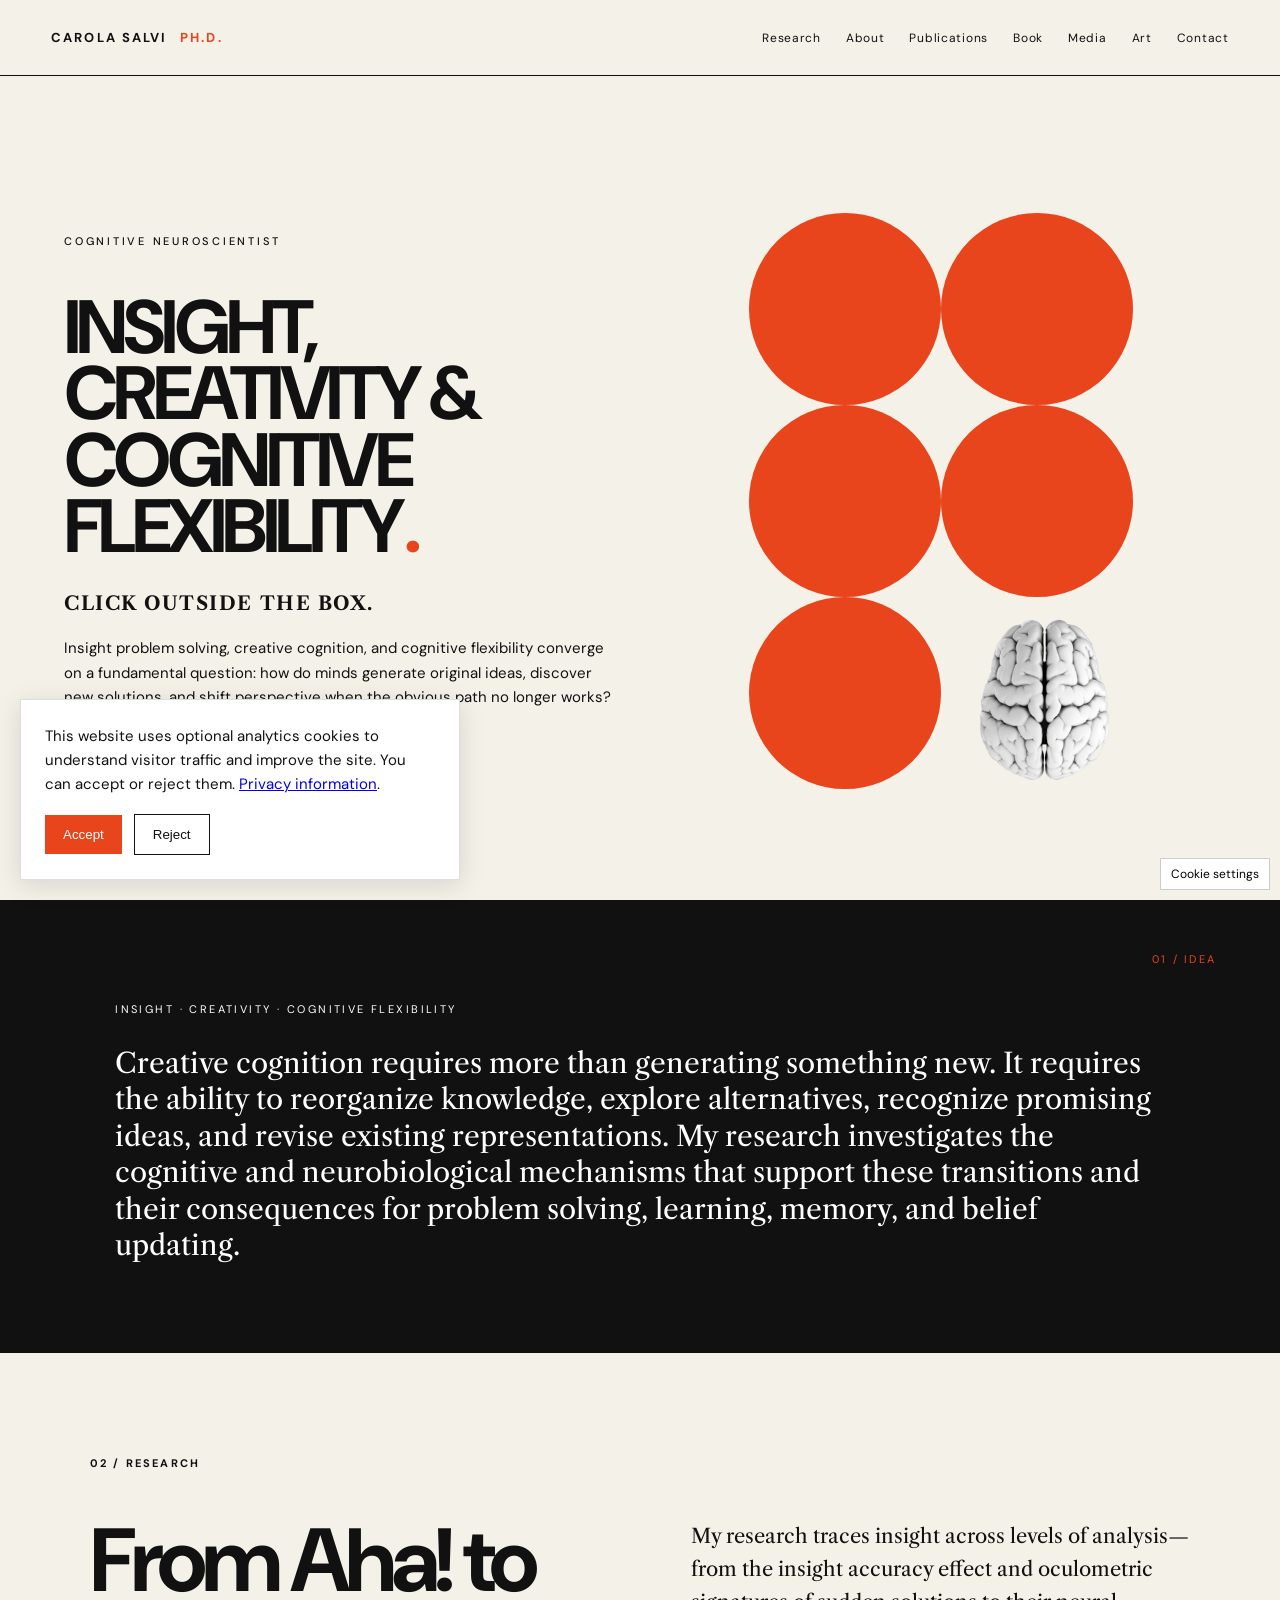
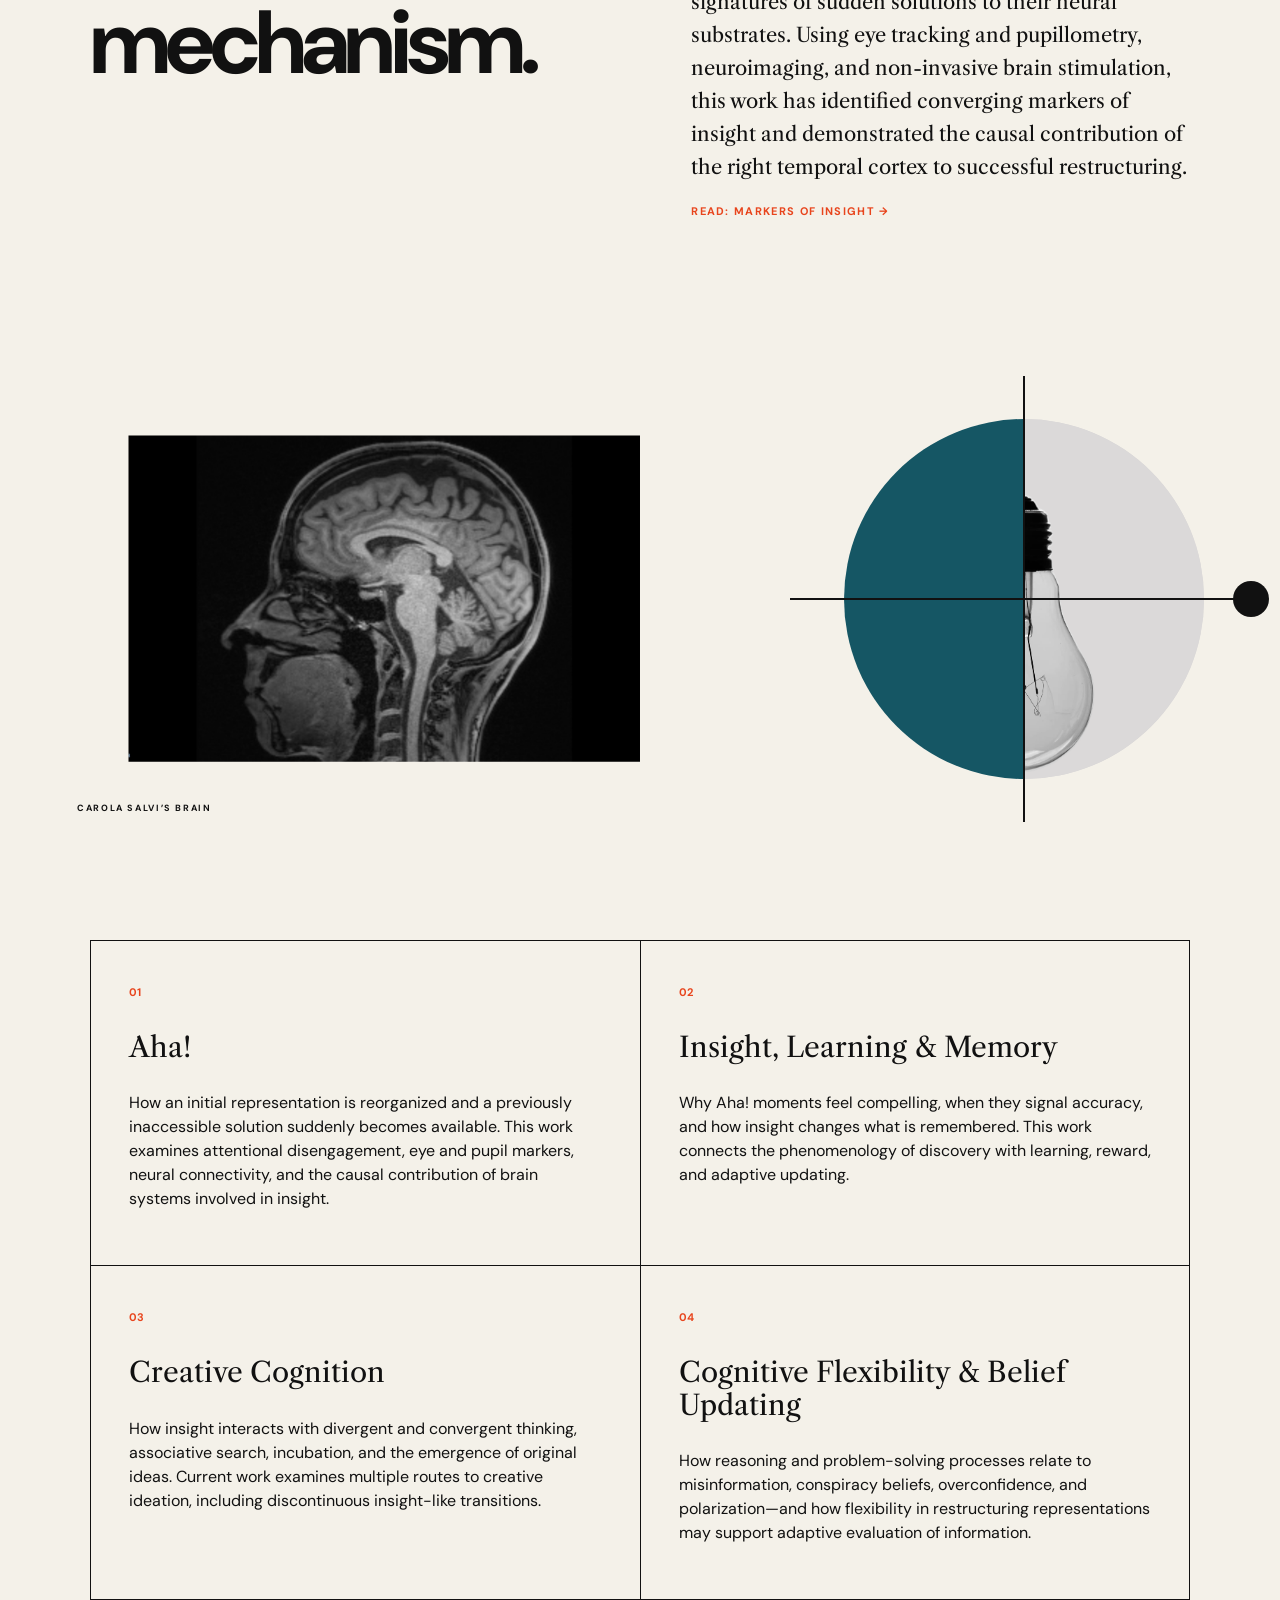
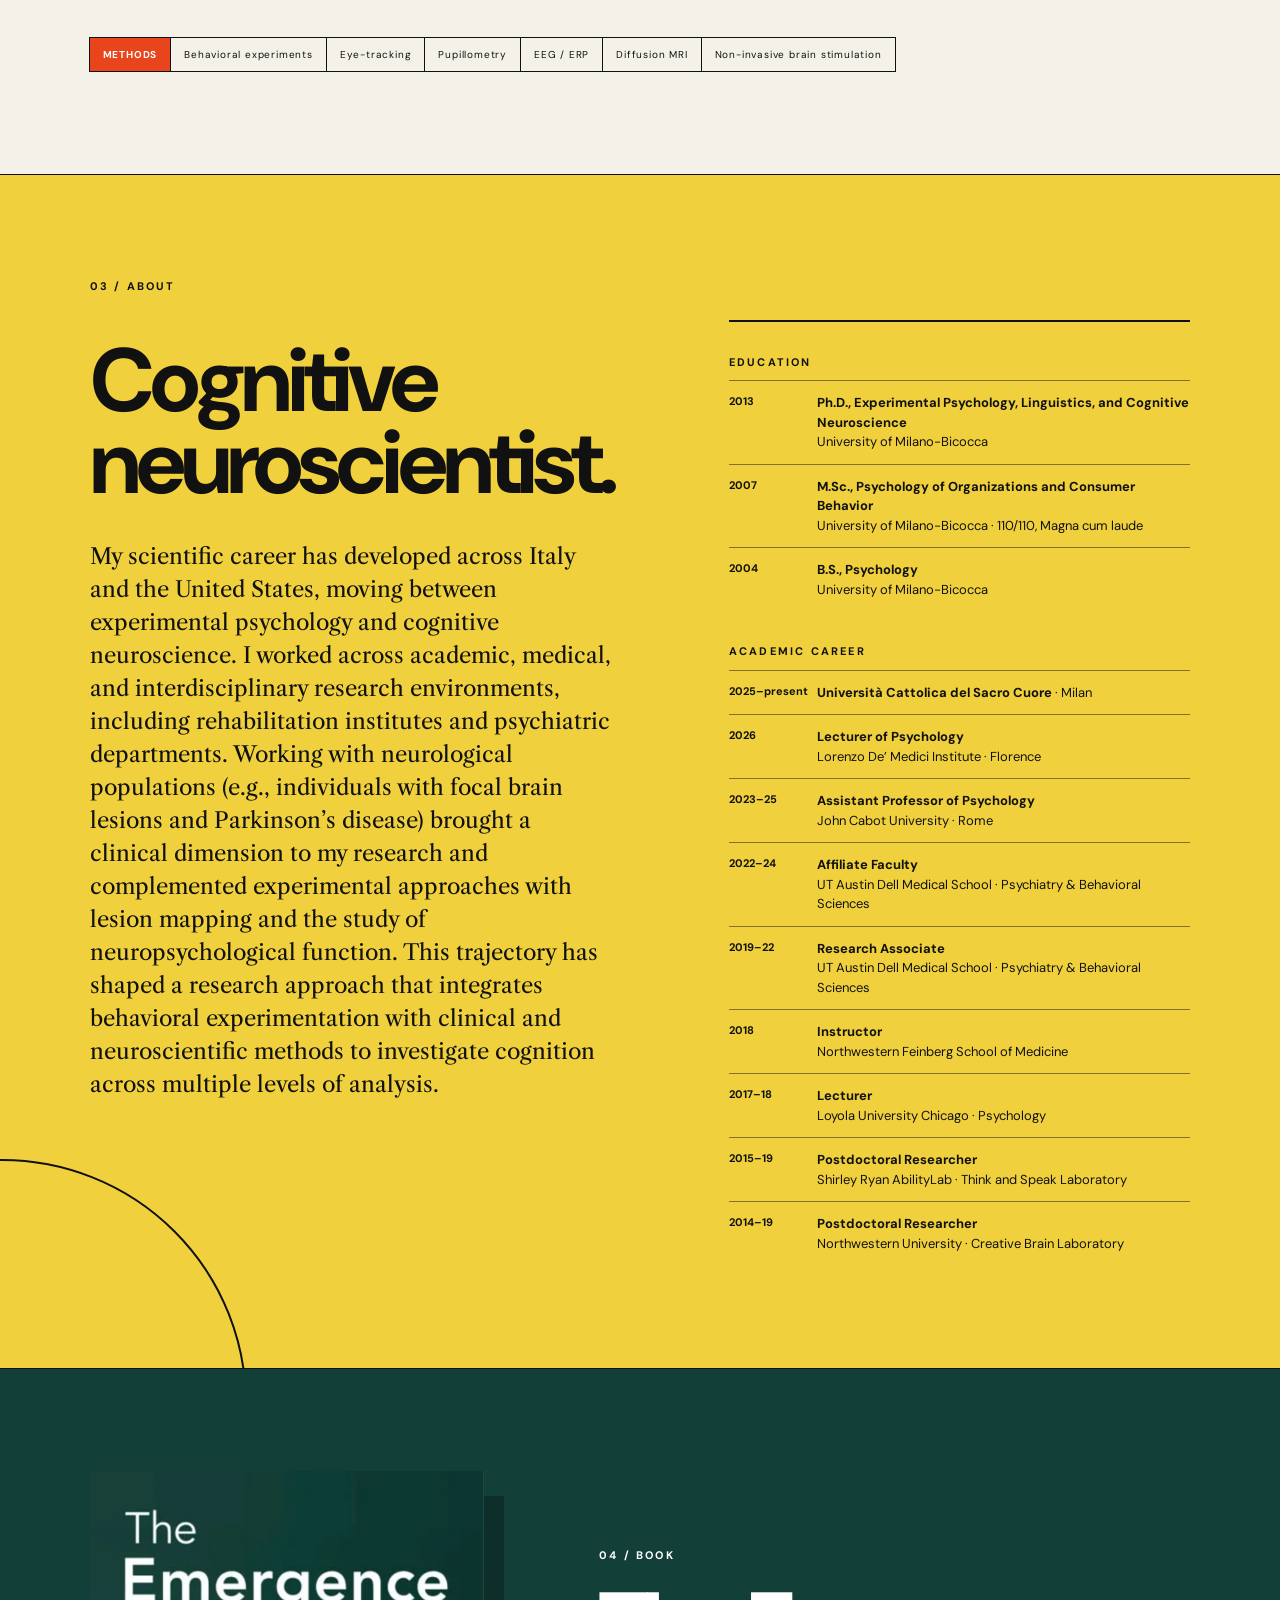
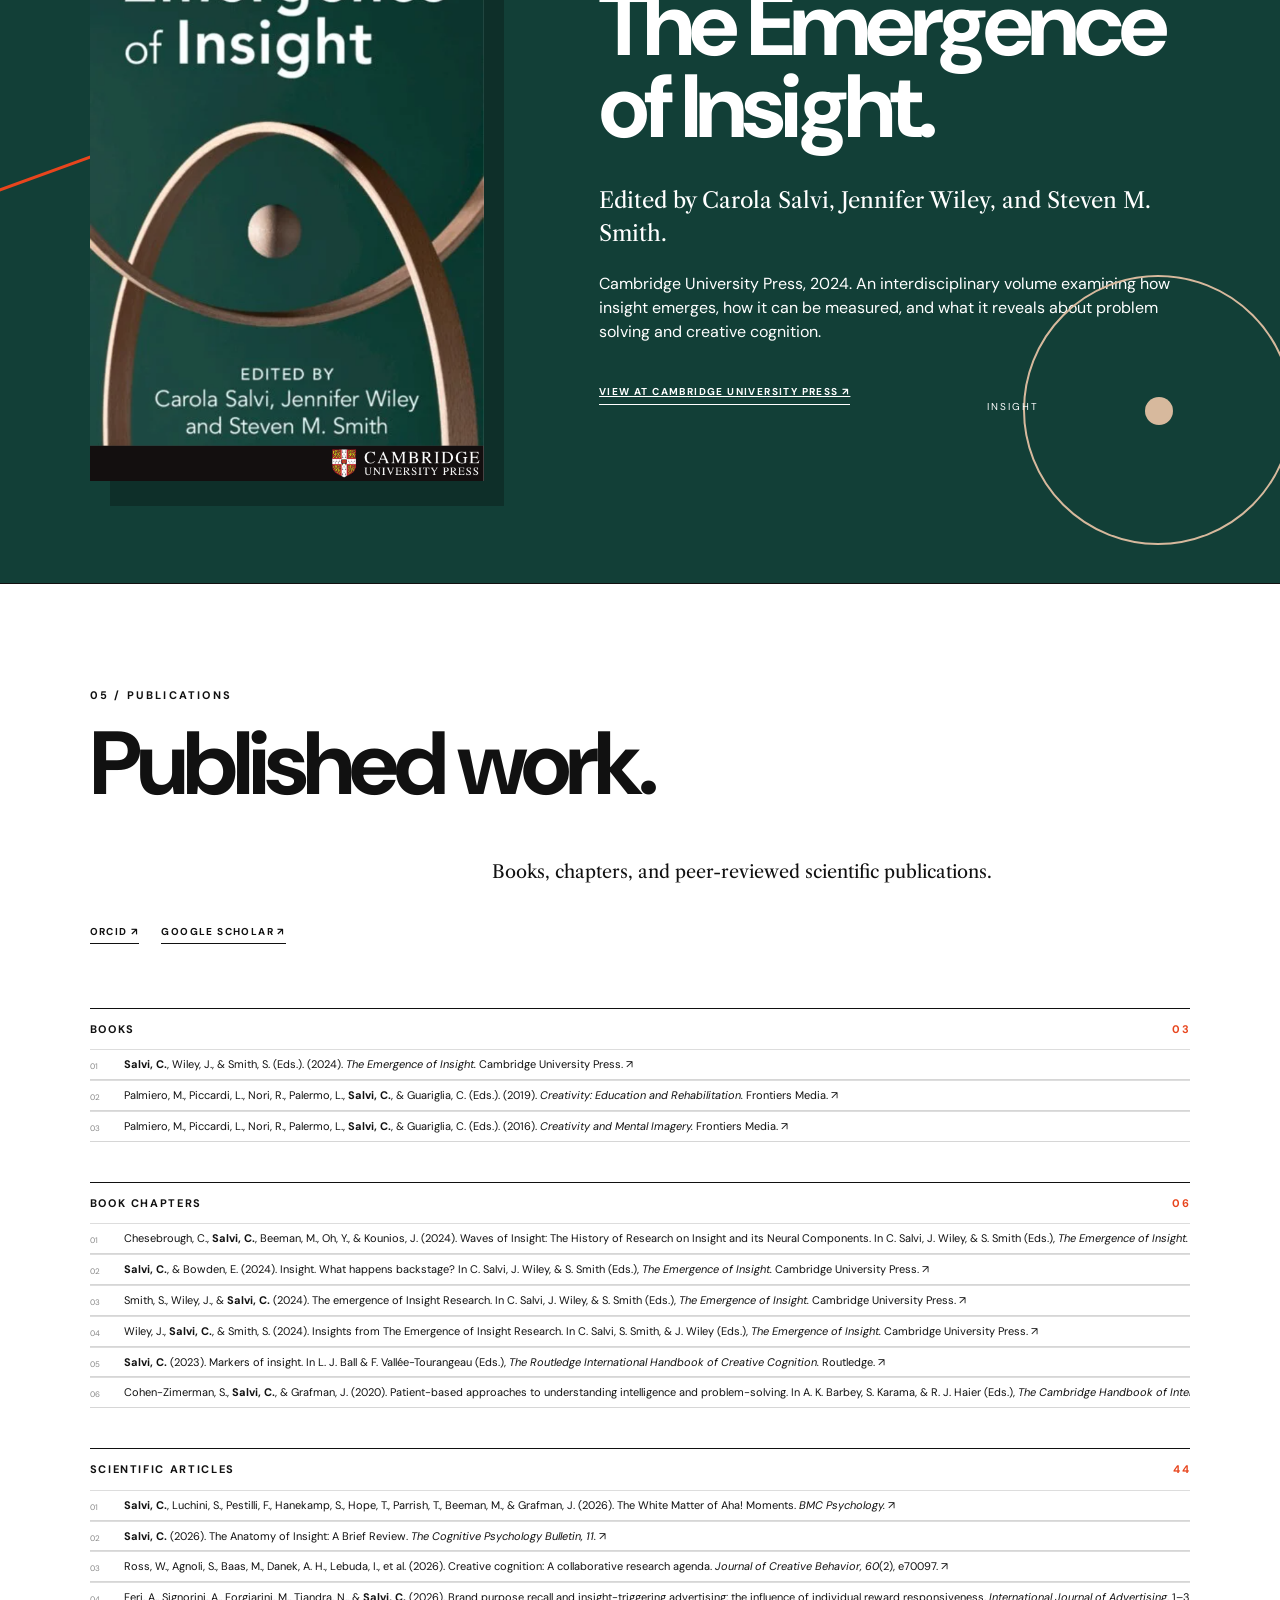
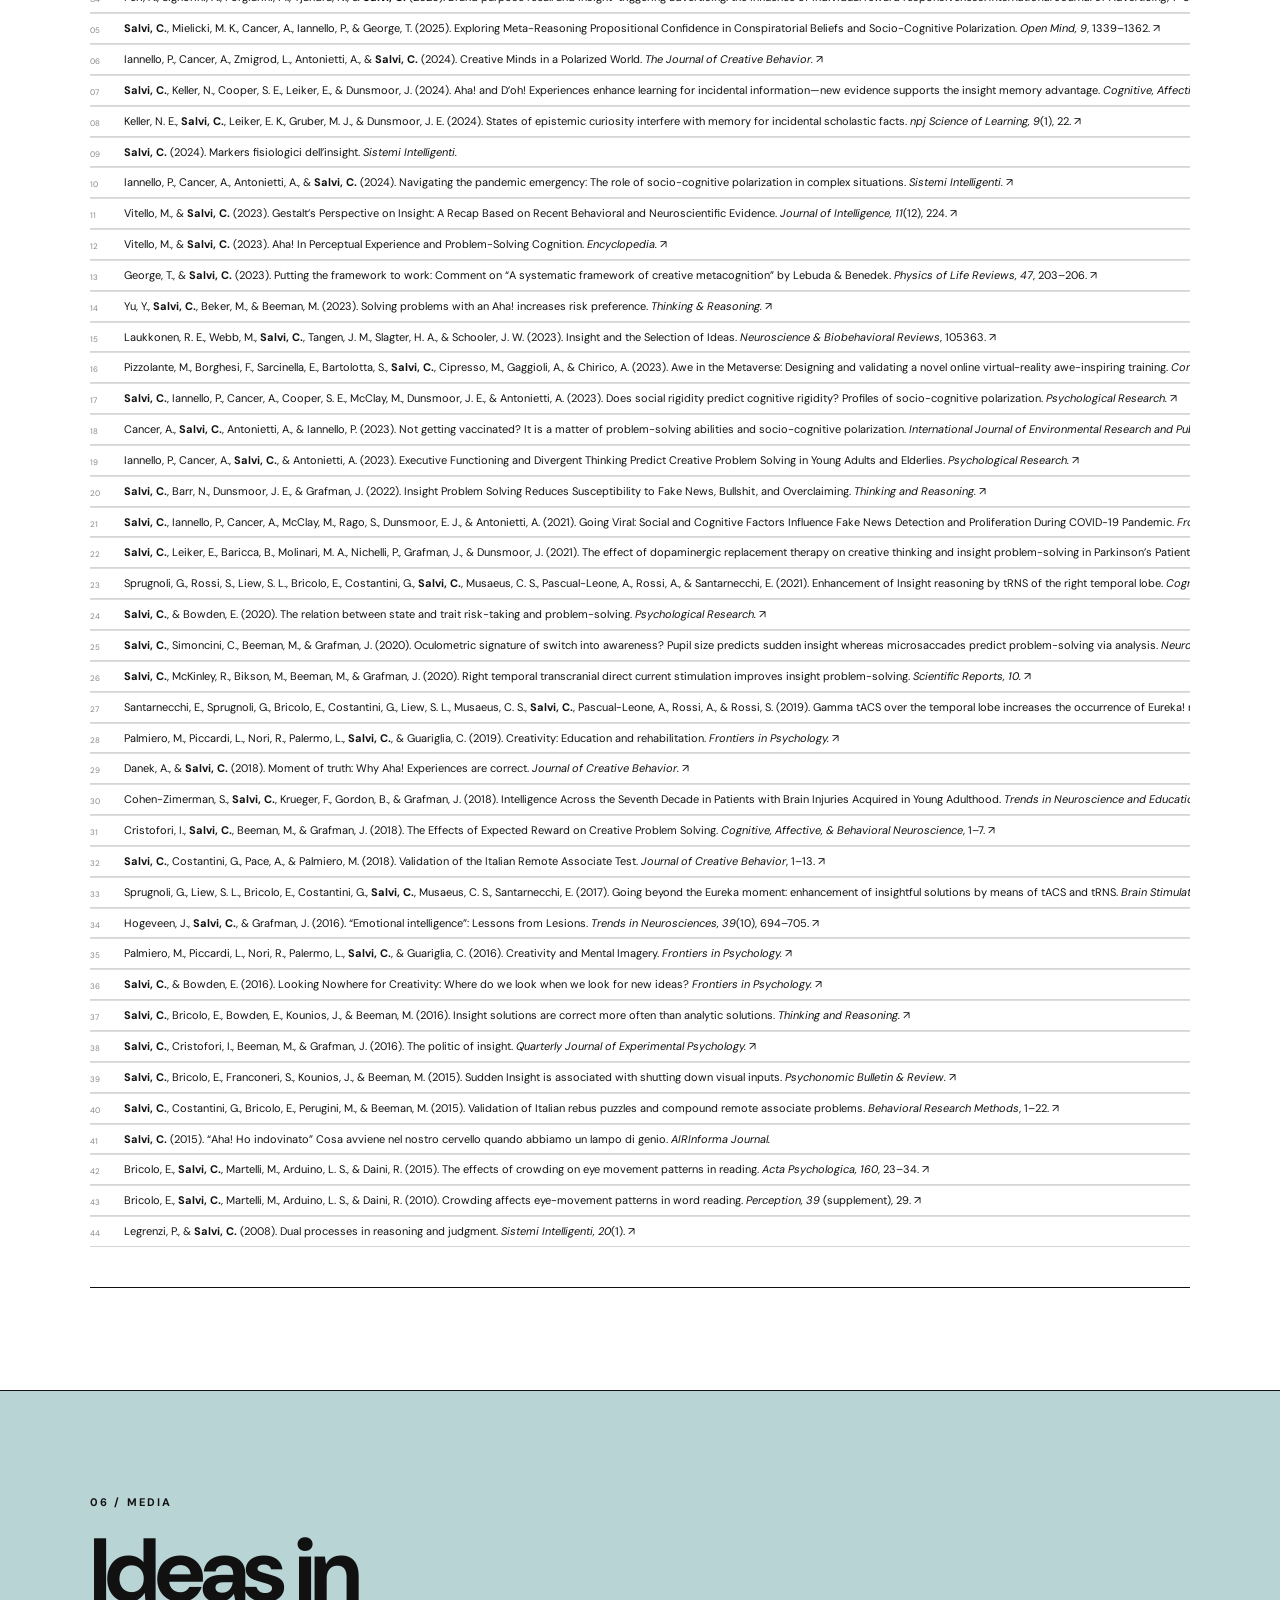
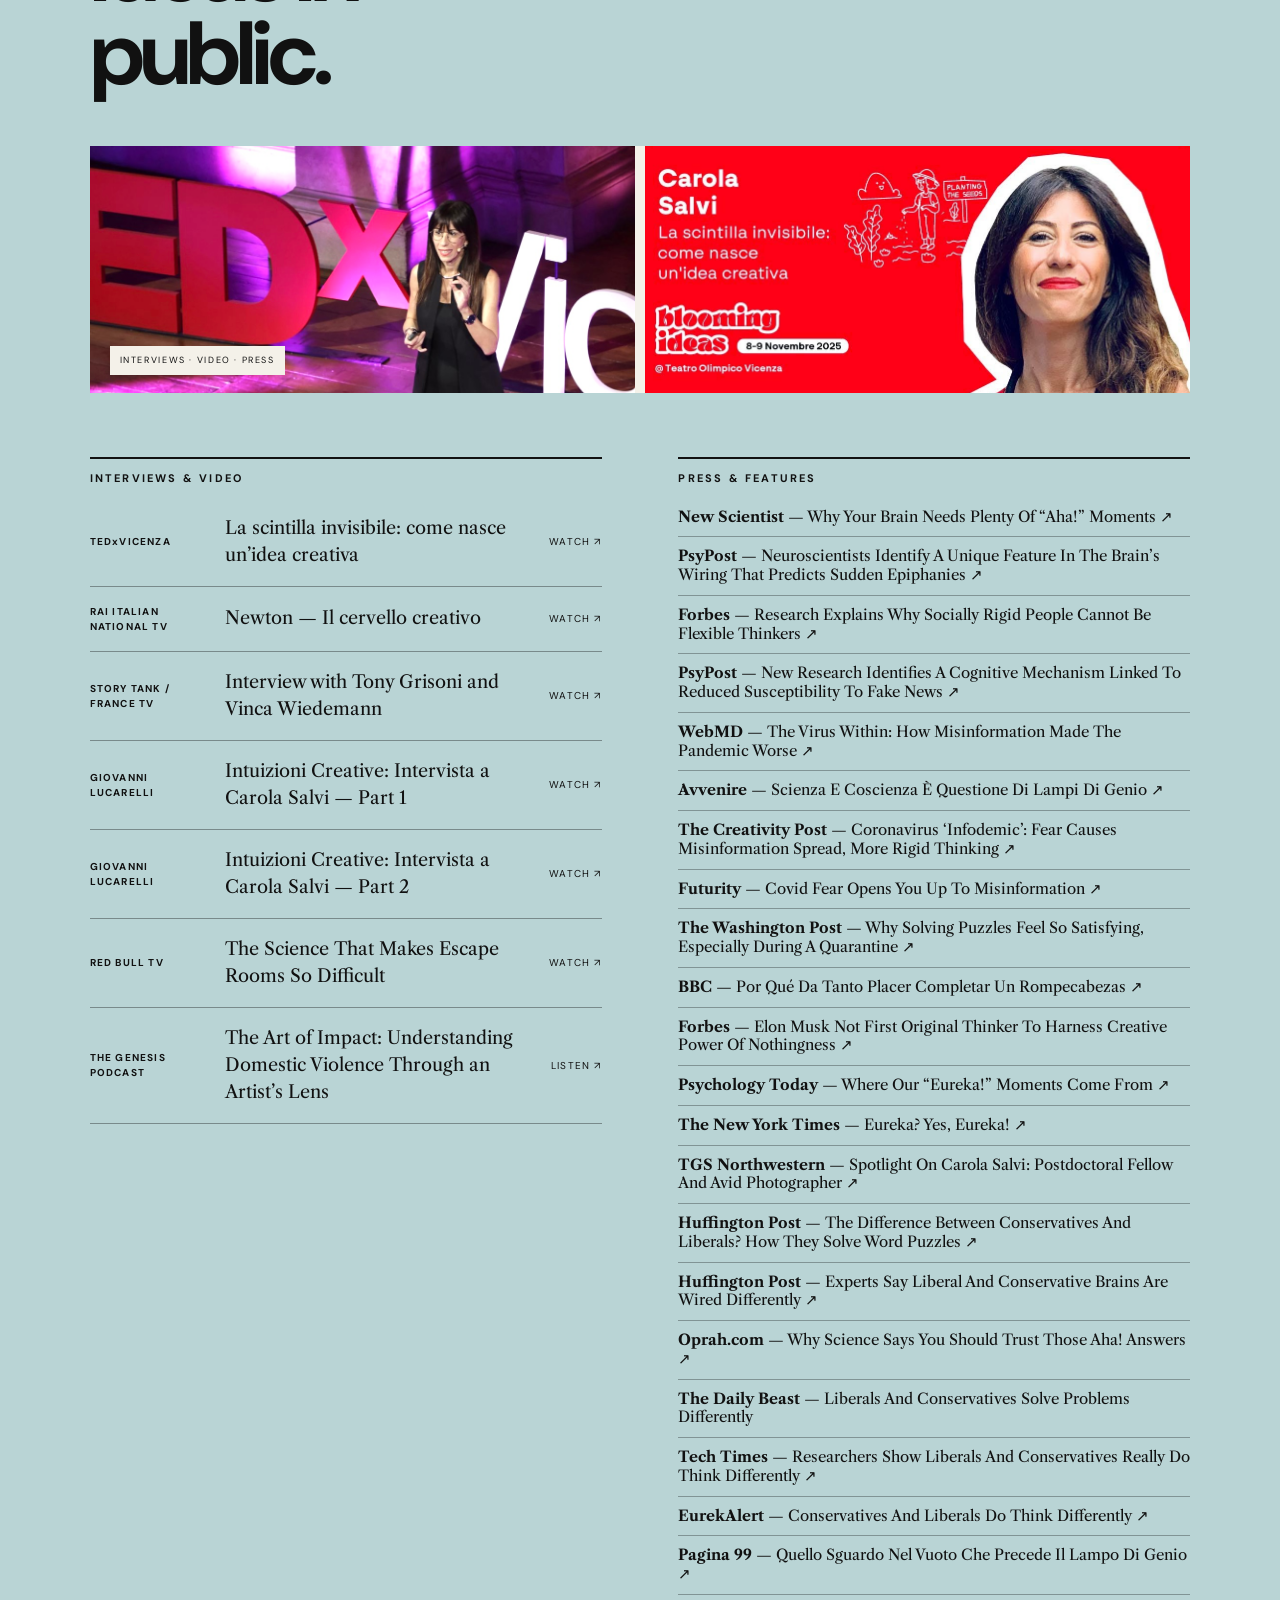
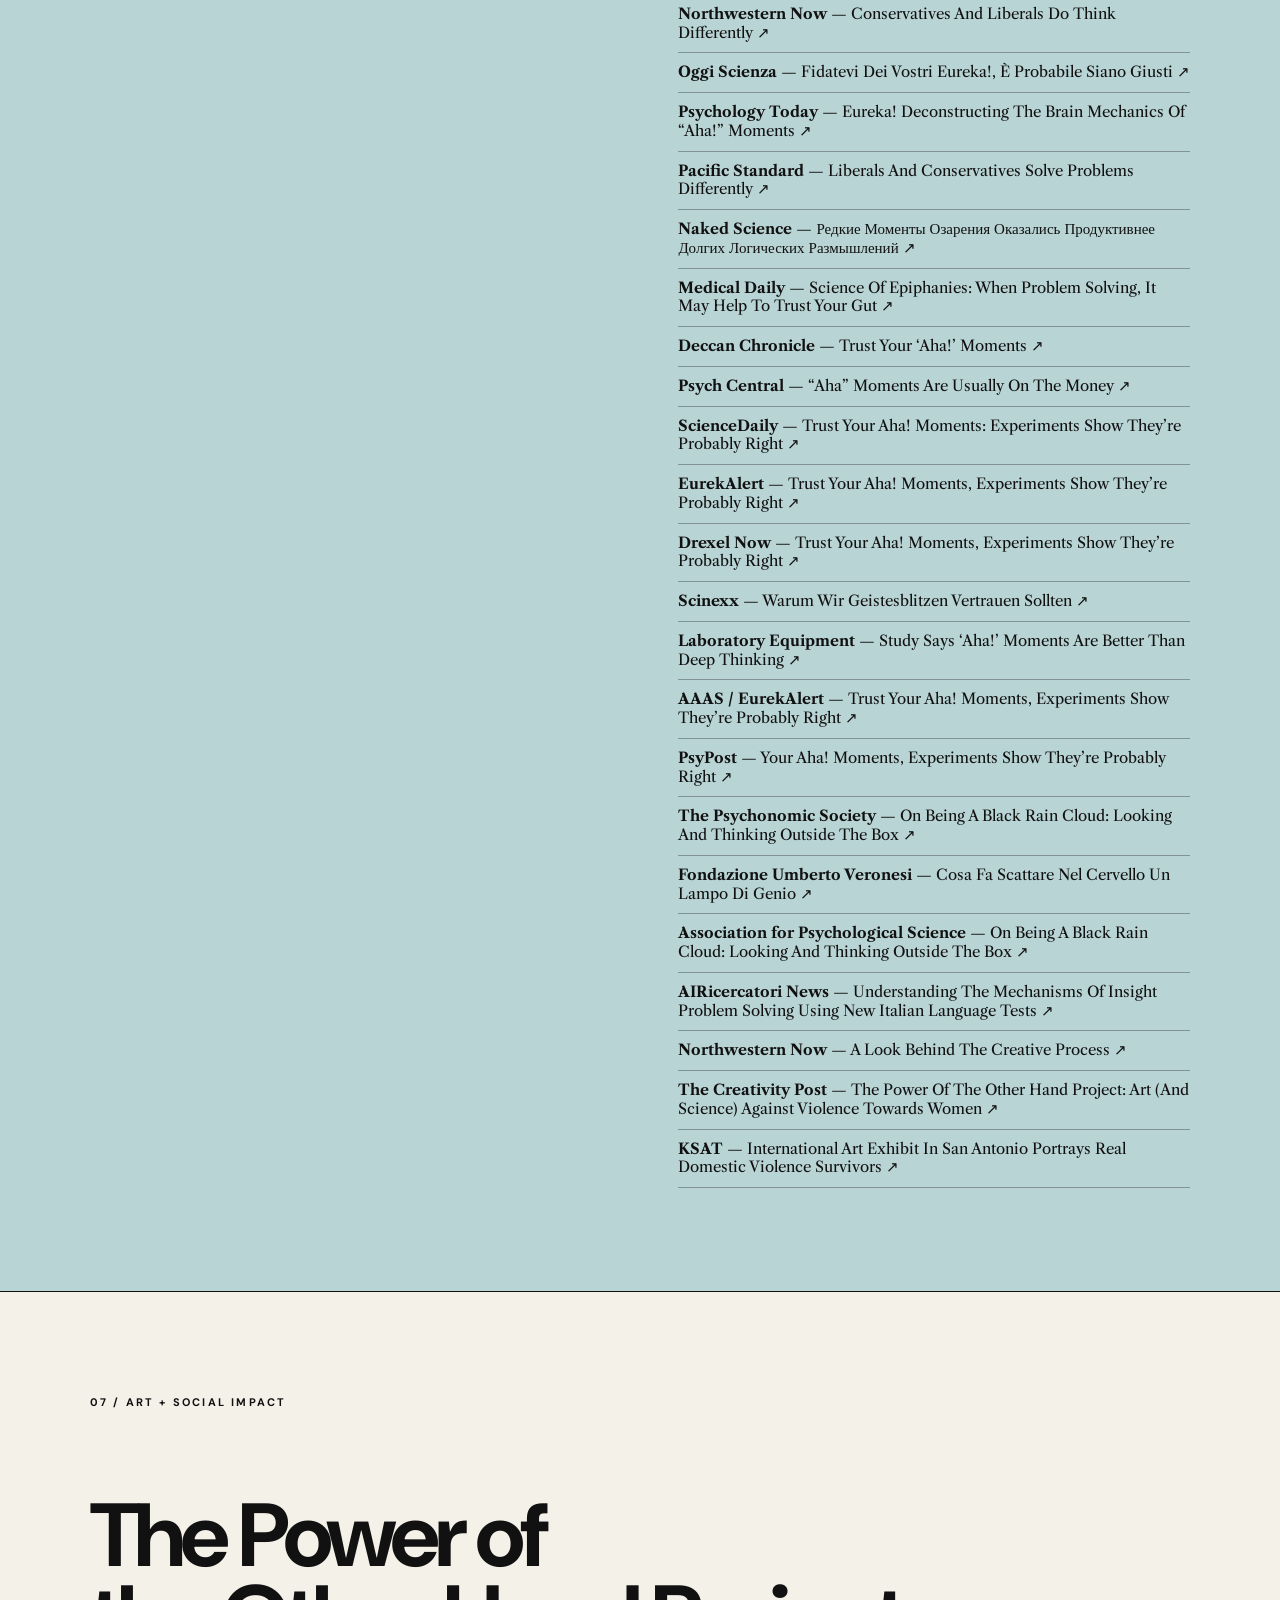
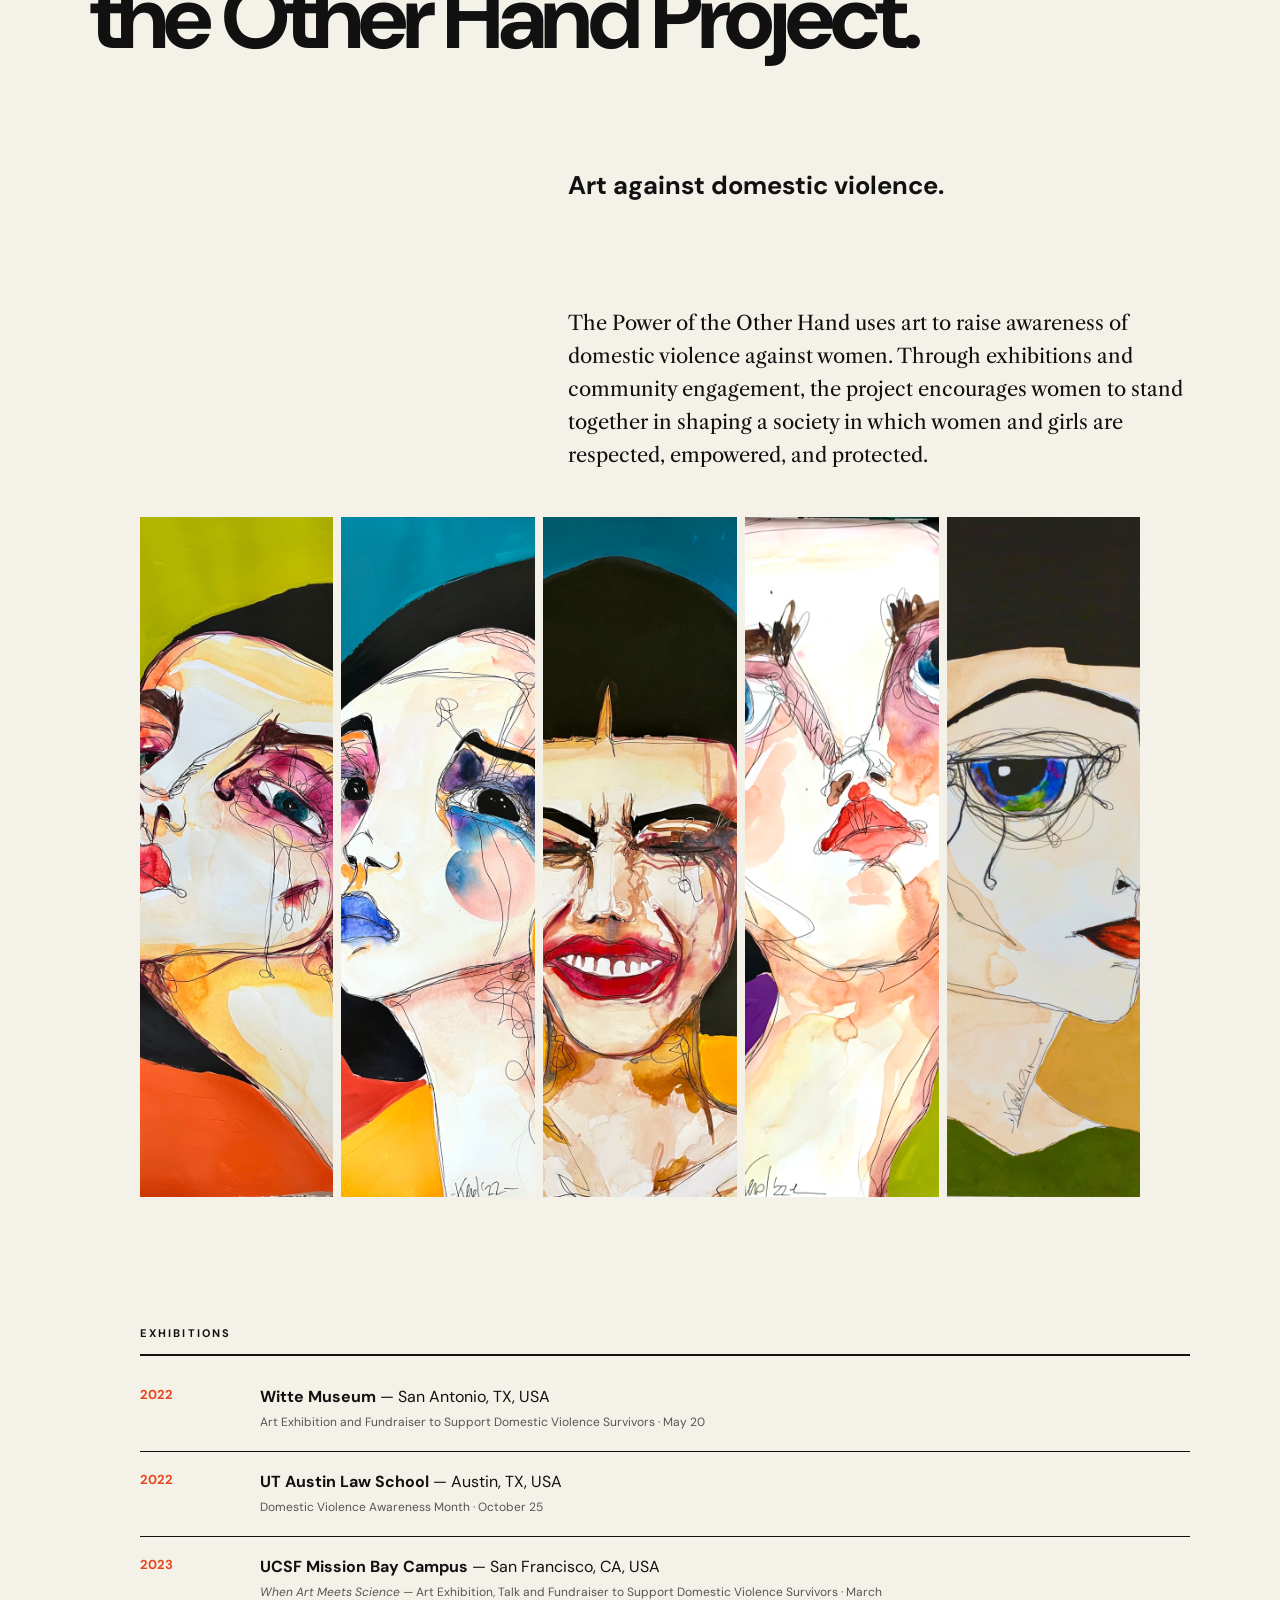
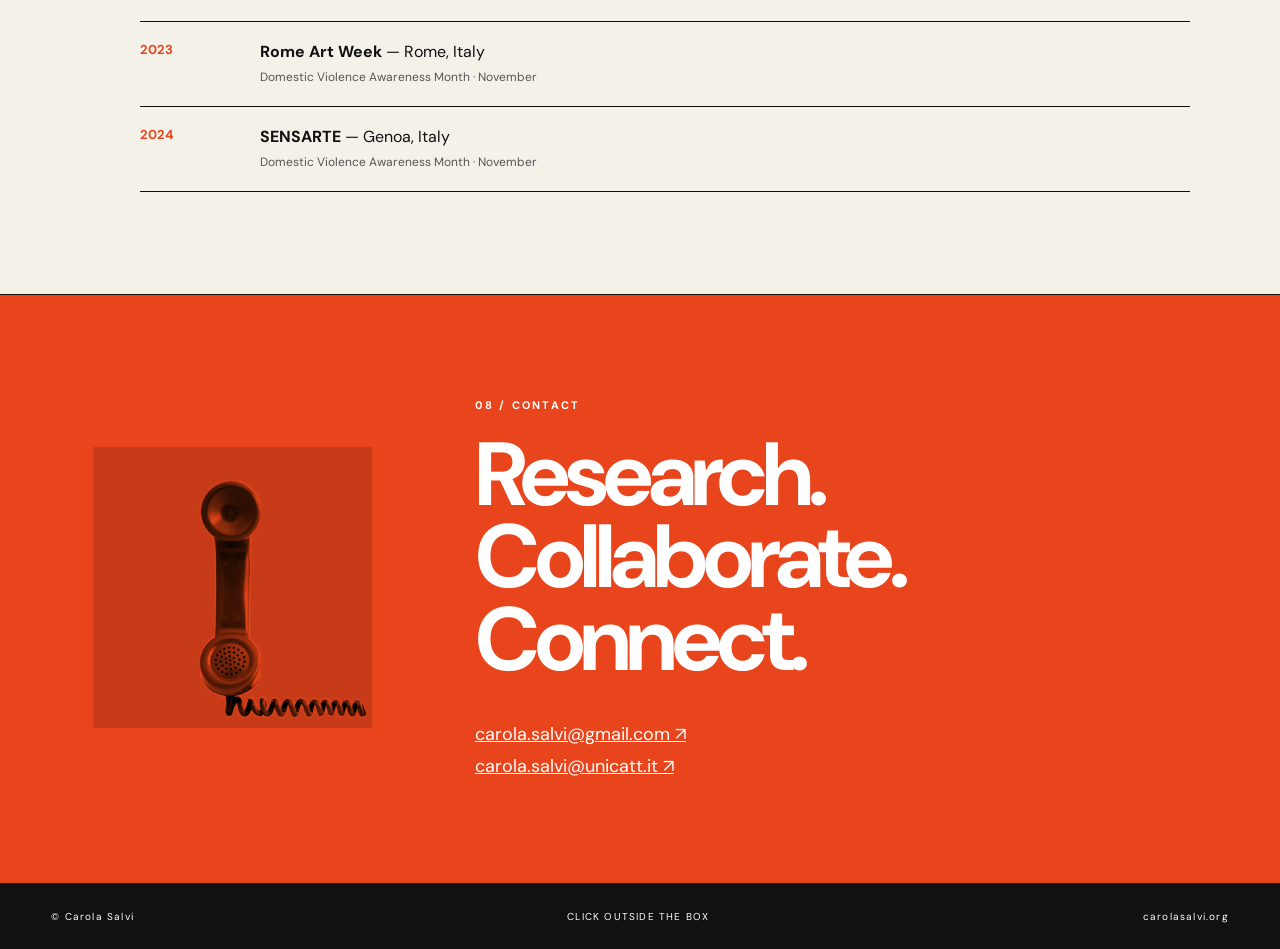
==== commit 298e2463: "Update index.html" ====
--- a/index.html
+++ b/index.html
@@ -2,11 +2,70 @@
 
 <html lang="en">
 <head>
+  <!-- Google Analytics 4 -->
+
+<script>
+
+  window.dataLayer = window.dataLayer || [];
+
+  function gtag(){dataLayer.push(arguments);}
+
+  gtag('consent', 'default', {
+
+    analytics_storage: 'denied',
+
+    ad_storage: 'denied',
+
+    ad_user_data: 'denied',
+
+    ad_personalization: 'denied'
+
+  });
+
+</script>
 <link href="https://carolasalvi.org/" rel="canonical"/>
 <meta content="https://carolasalvi.org/" property="og:url"/>
 <meta charset="utf-8"/><meta content="width=device-width,initial-scale=1" name="viewport"/>
 <meta content="Carola Salvi — cognitive neuroscientist studying insight, creativity, cognitive flexibility, learning, and belief updating." name="description"/>
-<title>Carola Salvi | Cognitive Neuroscientist</title>
+<title>Carola Salvi | Cognitive Neuroscientist — Insight, Creativity &amp; Cognitive Flexibility</title>
+<meta name="author" content="Carola Salvi"/>
+<meta name="robots" content="index, follow, max-image-preview:large"/>
+<meta property="og:type" content="profile"/>
+<meta property="og:title" content="Carola Salvi | Cognitive Neuroscientist"/>
+<meta property="og:description" content="Cognitive neuroscientist studying insight problem solving, creative cognition, cognitive flexibility, learning, memory, and belief updating."/>
+<meta property="og:site_name" content="Carola Salvi"/>
+<meta name="twitter:card" content="summary"/>
+<meta name="twitter:title" content="Carola Salvi | Cognitive Neuroscientist"/>
+<meta name="twitter:description" content="Research on insight problem solving, creative cognition, cognitive flexibility, learning, memory, and belief updating."/>
+<script type="application/ld+json">
+{
+  "@context": "https://schema.org",
+  "@type": "ProfilePage",
+  "@id": "https://carolasalvi.org/#profile",
+  "url": "https://carolasalvi.org/",
+  "name": "Carola Salvi | Cognitive Neuroscientist",
+  "mainEntity": {
+    "@type": "Person",
+    "@id": "https://carolasalvi.org/#carola-salvi",
+    "name": "Carola Salvi",
+    "honorificSuffix": "Ph.D.",
+    "jobTitle": "Cognitive Neuroscientist",
+    "url": "https://carolasalvi.org/",
+    "sameAs": [
+      "https://orcid.org/0000-0001-9312-7649",
+      "https://scholar.google.com/citations?user=IAWS8yEAAAAJ"
+    ],
+    "knowsAbout": [
+      "Insight problem solving",
+      "Creative cognition",
+      "Cognitive flexibility",
+      "Learning and memory",
+      "Belief updating",
+      "Cognitive neuroscience"
+    ]
+  }
+}
+</script>
 <link href="https://fonts.googleapis.com" rel="preconnect"/><link crossorigin="" href="https://fonts.gstatic.com" rel="preconnect"/>
 <link href="https://fonts.googleapis.com/css2?family=DM+Sans:wght@400;500;600;700&amp;family=Libre+Caslon+Text:wght@400;700&amp;display=swap" rel="stylesheet"/>
 <link href="styles.css" rel="stylesheet"/>
@@ -100,4 +159,168 @@
 <div class="exhibitions"><h3>EXHIBITIONS</h3><div><b>2022</b><p><strong>Witte Museum</strong> — San Antonio, TX, USA<br/><span>Art Exhibition and Fundraiser to Support Domestic Violence Survivors · May 20</span></p></div><div><b>2022</b><p><strong>UT Austin Law School</strong> — Austin, TX, USA<br/><span>Domestic Violence Awareness Month · October 25</span></p></div><div><b>2023</b><p><strong>UCSF Mission Bay Campus</strong> — San Francisco, CA, USA<br/><span><em>When Art Meets Science</em> — Art Exhibition, Talk and Fundraiser to Support Domestic Violence Survivors · March</span></p></div><div><b>2023</b><p><strong>Rome Art Week</strong> — Rome, Italy<br/><span>Domestic Violence Awareness Month · November</span></p></div><div><b>2024</b><p><strong>SENSARTE</strong> — Genoa, Italy<br/><span>Domestic Violence Awareness Month · November</span></p></div></div></section>
 <section class="section contact" id="contact"><div class="contact-phone"><img alt="Vintage telephone handset" src="assets/phone-green.png"/></div><div><div class="section-label">08 / CONTACT</div><h2>Research.<br/>Collaborate.<br/>Connect.</h2><a href="mailto:carola.salvi@gmail.com">carola.salvi@gmail.com ↗</a><br/><a href="mailto:carola.salvi@unicatt.it">carola.salvi@unicatt.it ↗</a></div></section>
 </main><footer><span>© Carola Salvi</span><span>CLICK OUTSIDE THE BOX</span><span>carolasalvi.org</span></footer>
-</body></html>
+<!-- Analytics consent banner -->
+
+<div id="analytics-consent" role="dialog" aria-label="Analytics preferences"
+
+     style="display:none;position:fixed;bottom:20px;left:20px;right:20px;
+
+     max-width:440px;background:#fff;color:#111;padding:24px;
+
+     border:1px solid #ddd;box-shadow:0 5px 25px rgba(0,0,0,.12);
+
+     z-index:9999;font-family:'DM Sans',sans-serif;">
+
+  <p style="font-size:15px;line-height:1.6;margin:0 0 18px;">
+
+    This website uses optional analytics cookies to understand
+
+    visitor traffic and improve the site. You can accept or reject them.
+
+    <a href="/privacy.html">Privacy information</a>.
+
+  </p>
+
+  <button id="accept-analytics" type="button"
+
+          style="background:#e8451d;color:white;border:0;
+
+          padding:12px 18px;cursor:pointer;margin-right:8px;">
+
+    Accept
+
+  </button>
+
+  <button id="reject-analytics" type="button"
+
+          style="background:white;color:#111;border:1px solid #111;
+
+          padding:12px 18px;cursor:pointer;">
+
+    Reject
+
+  </button>
+
+</div>
+
+<button id="analytics-settings" type="button"
+
+        style="position:fixed;bottom:10px;right:10px;z-index:9998;
+
+        background:#fff;border:1px solid #ccc;padding:7px 10px;
+
+        font:12px 'DM Sans',sans-serif;cursor:pointer;">
+
+  Cookie settings
+
+</button>
+
+<script>
+
+(function () {
+
+  const banner = document.getElementById('analytics-consent');
+
+  const savedChoice = localStorage.getItem('carola_analytics_consent');
+
+  const measurementId = 'G-RVZL6YHRDQ';
+
+  let analyticsLoaded = false;
+
+  function enableAnalytics() {
+
+    if (typeof gtag !== 'function') return;
+
+    gtag('consent', 'update', {
+
+      analytics_storage: 'granted'
+
+    });
+
+    if (analyticsLoaded) return;
+
+    analyticsLoaded = true;
+
+    const script = document.createElement('script');
+
+    script.async = true;
+
+    script.src =
+
+      'https://www.googletagmanager.com/gtag/js?id=' + measurementId;
+
+    document.head.appendChild(script);
+
+    gtag('js', new Date());
+
+    gtag('config', measurementId);
+
+  }
+
+  function saveChoice(accepted) {
+
+    localStorage.setItem(
+
+      'carola_analytics_consent',
+
+      accepted ? 'accepted' : 'rejected'
+
+    );
+
+    banner.style.display = 'none';
+
+    if (accepted) {
+
+      enableAnalytics();
+
+    } else if (typeof gtag === 'function') {
+
+      gtag('consent', 'update', {
+
+        analytics_storage: 'denied'
+
+      });
+
+    }
+
+  }
+
+  document.getElementById('accept-analytics')
+
+    .addEventListener('click', function () {
+
+      saveChoice(true);
+
+    });
+
+  document.getElementById('reject-analytics')
+
+    .addEventListener('click', function () {
+
+      saveChoice(false);
+
+    });
+
+  document.getElementById('analytics-settings')
+
+    .addEventListener('click', function () {
+
+      banner.style.display = 'block';
+
+    });
+
+  if (savedChoice === 'accepted') {
+
+    enableAnalytics();
+
+  } else if (!savedChoice) {
+
+    banner.style.display = 'block';
+
+  }
+
+})();
+
+</script>
+  </body>
+</html>
